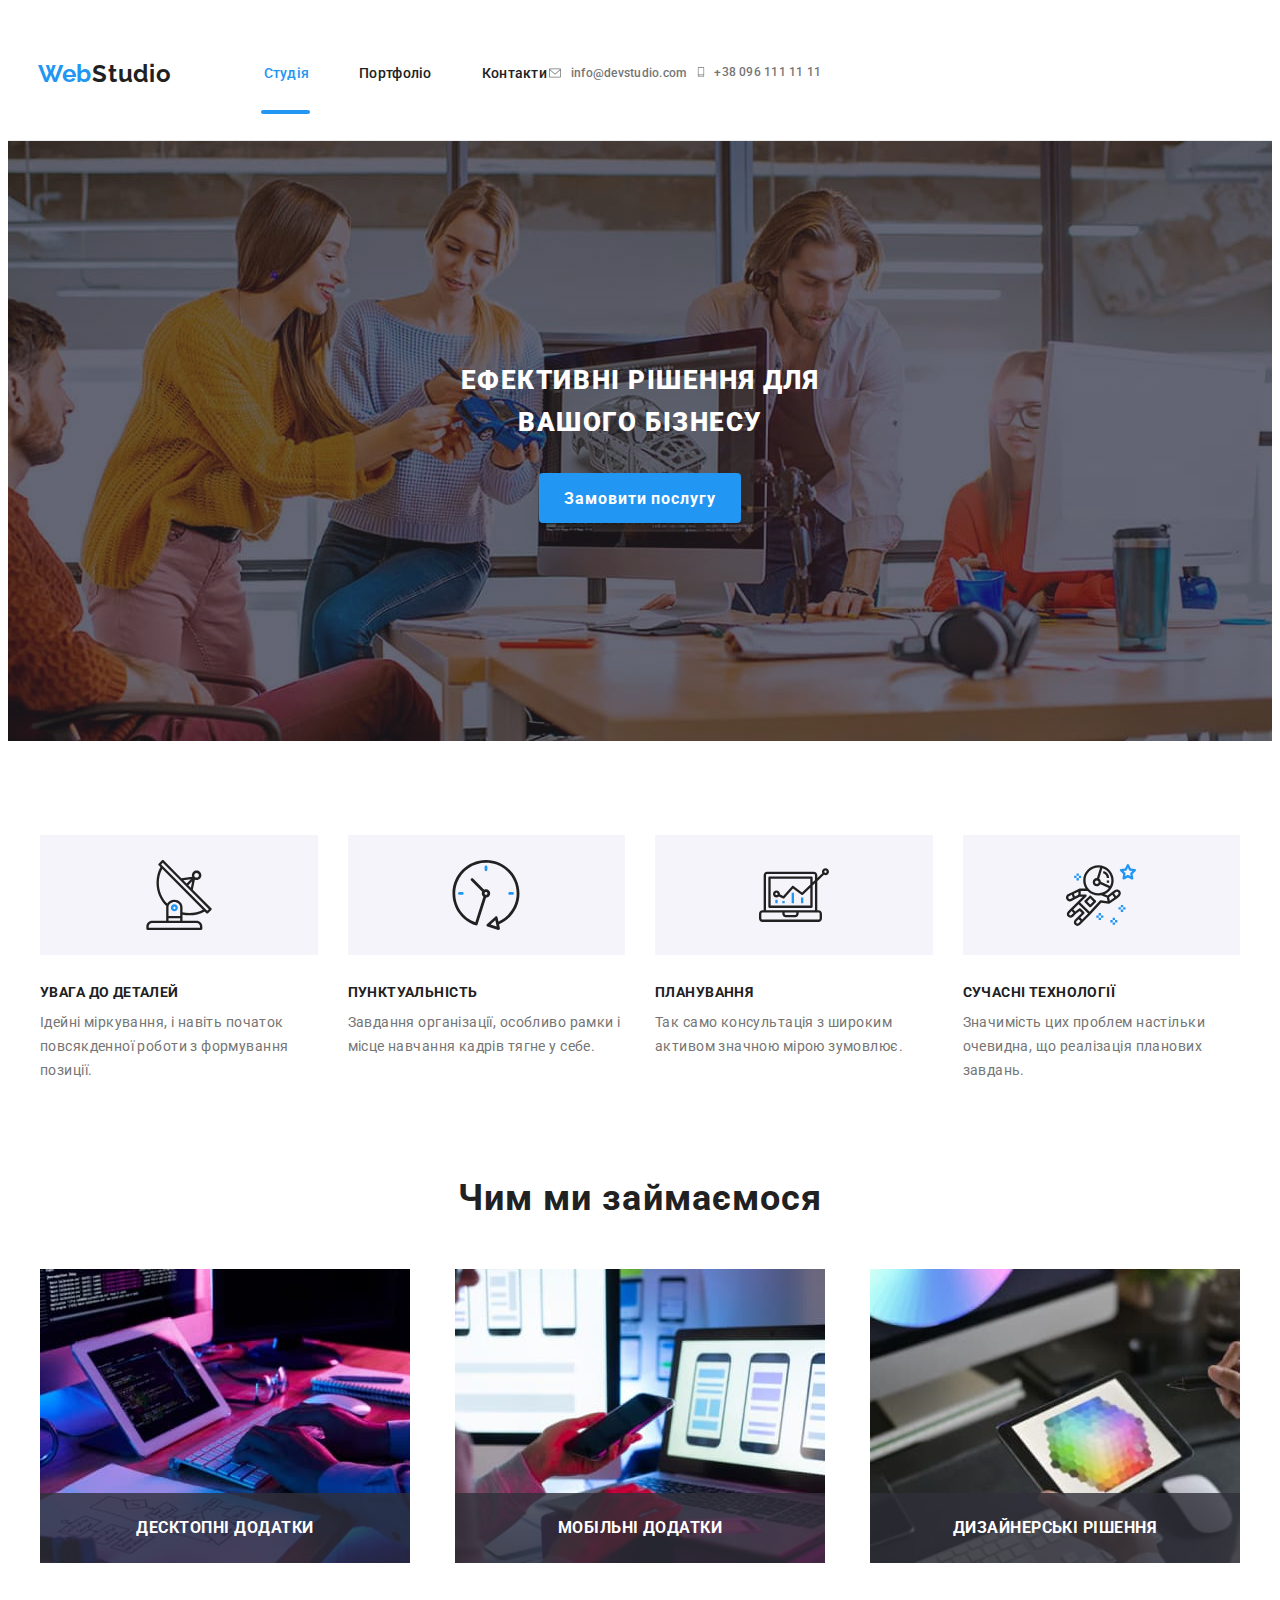
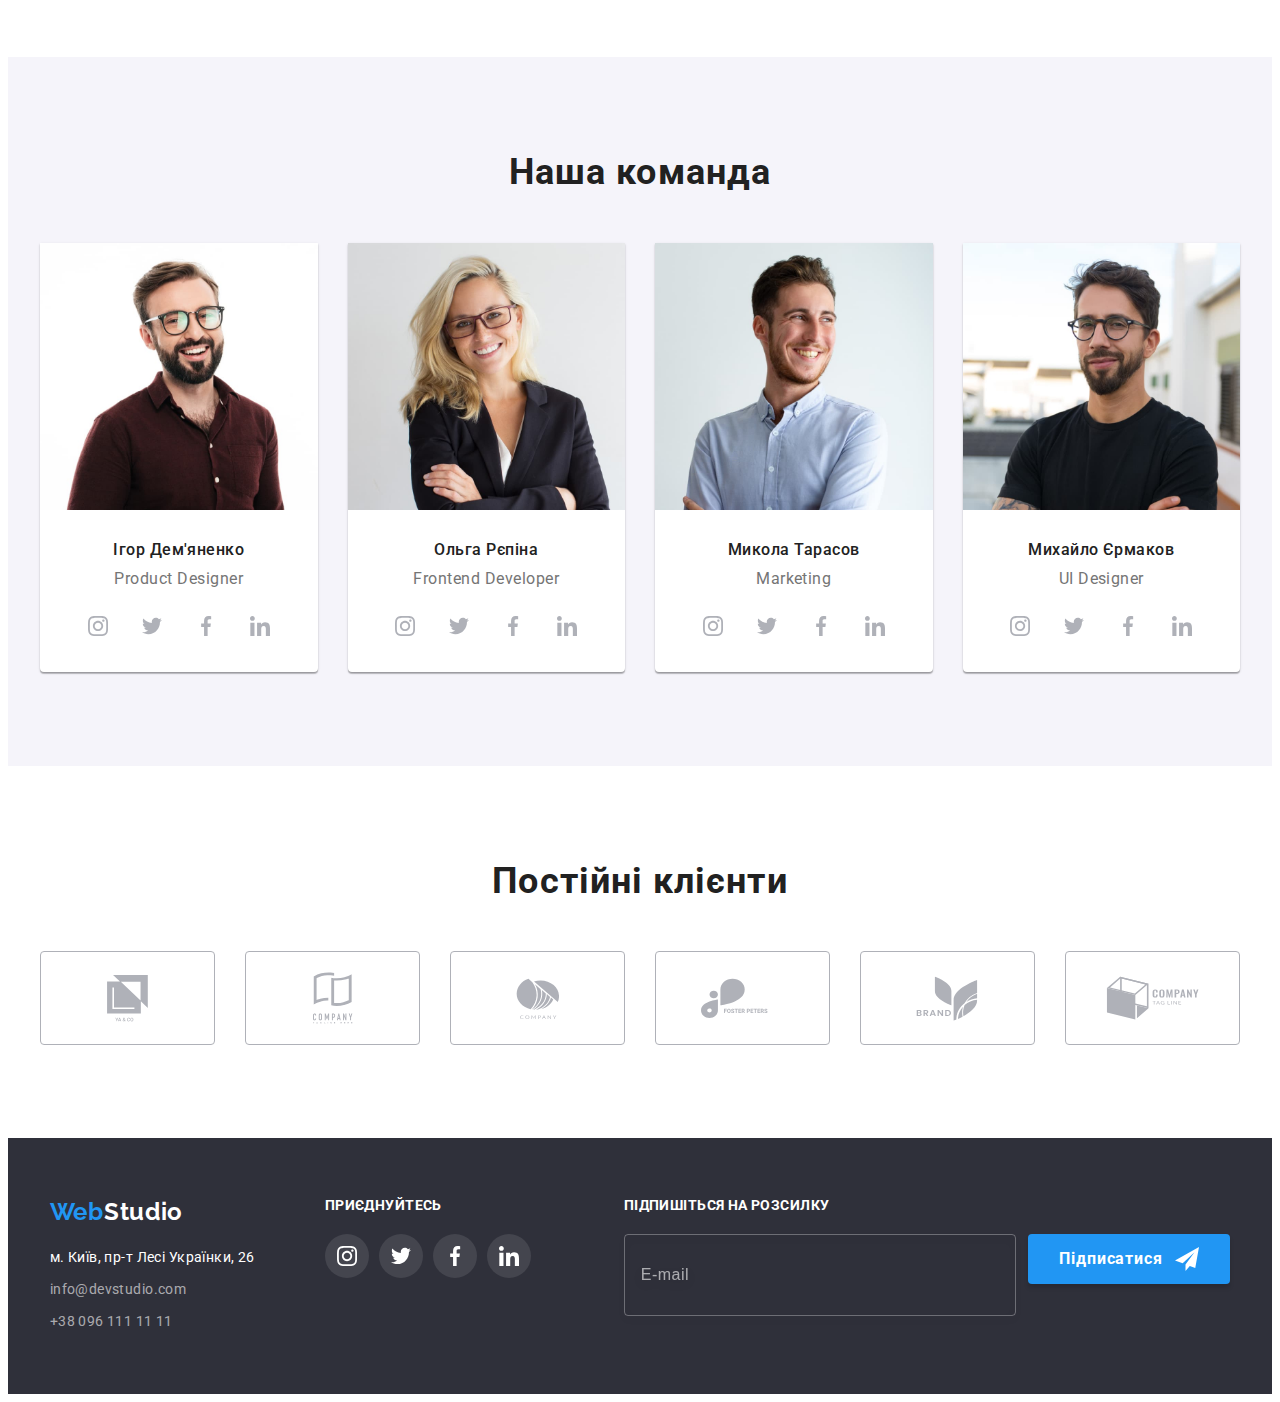
==== index.html @ 22801776 "hw8" ====
<!DOCTYPE html>
<html lang="uk">
  <head>
    <meta charset="UTF-8" />
    <meta http-equiv="X-UA-Compatible" content="IE=edge" />
    <meta name="viewport" content="width=device-width, initial-scale=1.0" />
    <title>Студія</title>
    <link rel="preconnect" href="https://fonts.googleapis.com" />
    <link rel="preconnect" href="https://fonts.gstatic.com" crossorigin />
    <link
      href="https://fonts.googleapis.com/css2?family=Raleway:wght@700&family=Roboto:wght@400;500;700;900&display=swap"
      rel="stylesheet"
    />
    <link
      rel="stylesheet"
      href="https://cdnjs.cloudflare.com/ajax/libs/modern-normalize/1.1.0/modern-normalize.min.css"
      integrity="sha512-wpPYUAdjBVSE4KJnH1VR1HeZfpl1ub8YT/NKx4PuQ5NmX2tKuGu6U/JRp5y+Y8XG2tV+wKQpNHVUX03MfMFn9Q=="
      crossorigin="anonymous"
      referrerpolicy="no-referrer"
    />

    <link rel="stylesheet" href="./css/main.min.css" />
  </head>
  <body class="page">
    <!--Шапка-->
    <header class="header-page">
      <div class="container header-page__container">
        <a href="./index.html" class="logo link"
          >Web<span class="logo--dark">Studio</span></a>
          <div class="burger">
            <svg class="burger__icon"
            width="40"
            height="40">
              <use class="burger__open" href="./images/StudioProjectSpray.svg#open__burger"></use>
              <use class="burger__close" href="./images/StudioProjectSpray.svg#close__burger"></use>
            </svg>
          </div>
          <nav class="navigation">
            <ul class="navigation__list list">
              <li class="navigation__item">
                <a class="navigation__link current link" href="./index.html"
                  >Студія</a
                >
              </li>
              <li class="navigation__item">
                <a class="navigation__link link" href="./portfolio.html"
                  >Портфоліо</a
                >
              </li>
              <li class="navigation__item">
                <a class="navigation__link link" href="">Контакти</a>
              </li>
            </ul>
          </nav>

          <ul class="contacts list">
            <li class="contacts__item">
              <a
                class="contacts__link contacts__link--mail link"
                href="mailto:info@devstudio.com"
              >
                <svg class="contacts__icon" width="16px" height="12px">
                  <use href="./images/StudioProjectSpray.svg#envelope"></use>
                </svg>
                info@devstudio.com</a
              >
            </li>
            <li class="contacts__item">
              <a
                class="contacts__link contacts__link--phone link"
                href="tel:+380961111111"
              >
                <svg class="contacts__icon" width="10px" height="16px">
                  <use href="./images/StudioProjectSpray.svg#smartphone"></use>
                </svg>
                +38 096 111 11 11</a
              >
            </li>
          <!-- </ul>
          <ul class="header-social list">
            <li class="header-social__item">
              <a class="header-social__link link" href="">Instagram</a>
            </li>
            <li class="header-social__item">
              <a class="header-social__link link" href="">Twitter</a>
            </li>
            <li class="header-social__item">
              <a class="header-social__link link" href="">Facebook</a>
            </li>
            <li class="header-social__item">
              <a class="header-social__link link" href="">LinkedIn</a>
            </li>
          </ul> -->
        
      </div>
    </header>

    <!--Головная частина-->
    <main>
      <!--Секція герой-->
      <section class="hero overlay">
        <div class="container container__hero">
          <h1 class="hero__title">Ефективні рішення для вашого бізнесу</h1>
          <button class="hero__btn" type="button" data-modal-open>
            Замовити послугу
          </button>
        </div>
      </section>
      <!--Переваги-->
      <section class="advantage section">
        <div class="container">
          <h2 class="advantage__title visually-hidden">Переваги</h2>
          <ul class="advantage__list list">
            <li class="advantage__item">
              <div class="advantage__thumb">
                <svg
                  class="advantage-icon icon-antenna"
                  width="70px"
                  height="70px"
                >
                  <use href="./images/StudioProjectSpray.svg#antenna"></use>
                </svg>
              </div>
              <h3 class="advantage__subtitle">увага до деталей</h3>
              <p class="advantage__text">
                Ідейні міркування, і навіть початок повсякденної роботи з
                формування позиції.
              </p>
            </li>
            <li class="advantage__item">
              <div class="advantage__thumb">
                <svg
                  class="advantage__icon icon-clock"
                  width="70px"
                  height="70px"
                >
                  <use href="./images/StudioProjectSpray.svg#clock"></use>
                </svg>
              </div>
              <h3 class="advantage__subtitle">пунктуальність</h3>
              <p class="advantage__text">
                Завдання організації, особливо рамки і місце навчання кадрів
                тягне у себе.
              </p>
            </li>
            <li class="advantage__item">
              <div class="advantage__thumb">
                <svg
                  class="advantage__icon icon-diargam"
                  width="70px"
                  height="70px"
                >
                  <use href="./images/StudioProjectSpray.svg#diagram"></use>
                </svg>
              </div>
              <h3 class="advantage__subtitle">планування</h3>
              <p class="advantage__text">
                Так само консультація з широким активом значною мірою зумовлює.
              </p>
            </li>
            <li class="advantage__item">
              <div class="advantage__thumb">
                <svg
                  class="advantage__icon icon-astronaut"
                  width="70px"
                  height="70px"
                >
                  <use href="./images/StudioProjectSpray.svg#astronaut"></use>
                </svg>
              </div>
              <h3 class="advantage__subtitle">сучасні технології</h3>
              <p class="advantage__text">
                Значимість цих проблем настільки очевидна, що реалізація
                планових завдань.
              </p>
            </li>
          </ul>
        </div>
      </section>

      <!-- Сфера зайнятості -->

      <section class="job section">
        <div class="container">
          <h2 class="job__title section__title">Чим ми займаємося</h2>
          <ul class="job__list list">
            <li class="job__item">
              <img
                src="./images/photo1.jpg"
                alt="Програмування"
                width="370"
                height="294"
              />
              <div class="job__thumb">
                <p class="job__text">Десктопні додатки</p>
              </div>
            </li>
            <li class="job__item">
              <img
                src="./images/photo2.jpg"
                alt="Мобільні додатки"
                width="370"
                height="294"
              />
              <div class="job__thumb">
                <p class="job__text">Мобільні додатки</p>
              </div>
            </li>
            <li class="job__item">
              <img
                src="./images/photo3.jpg"
                alt="Дизайн"
                width="370"
                height="294"
              />
              <div class="job__thumb">
                <p class="job__text">Дизайнерські рішення</p>
              </div>
            </li>
          </ul>
        </div>
      </section>
      <!-- Команда -->
      <section class="team section">
        <div class="container team__container">
          <h2 class="team__title section__title">Наша команда</h2>
          <ul class="team__list list">
            <li class="team__item">
              <img
                src="./images/crew1.jpg"
                alt="Фото Ігорь"
                width="450px"
                height="460px"
              />
              <h3 class="team__name">Ігор Дем'яненко</h3>
              <p lang="en" class="team__position">Product Designer</p>
              <ul class="social list">
                <li class="social__item">
                  <a
                    class="social__link link"
                    href="https://www.instagram.com/"
                    target="_blank"
                    rel="noreferrer noopener"
                  >
                    <svg class="social__icon" width="20" height="20">
                      <use
                        href="./images/StudioProjectSpray.svg#instagram-team"
                      ></use>
                    </svg>
                  </a>
                </li>
                <li class="social__item">
                  <a
                    class="social__link link"
                    href="https://twitter.com/"
                    target="_blank"
                    rel="noreferrer noopener"
                  >
                    <svg class="social__icon" width="20px" height="20px">
                      <use
                        href="./images/StudioProjectSpray.svg#twitter-team"
                      ></use>
                    </svg>
                  </a>
                </li>
                <li class="social__item">
                  <a
                    class="social__link link"
                    href="https://www.facebook.com/"
                    target="_blank"
                    rel="noreferrer noopener"
                  >
                    <svg class="social__icon" width="20" height="20">
                      <use
                        href="./images/StudioProjectSpray.svg#facebook-team"
                      ></use>
                    </svg>
                  </a>
                </li>
                <li class="social__item">
                  <a
                    class="social__link link"
                    href="https://www.linkedin.com/"
                    target="_blank"
                    rel="noreferrer noopener"
                  >
                    <svg class="social__icon" width="20" height="20">
                      <use
                        href="./images/StudioProjectSpray.svg#linkedin-team"
                      ></use>
                    </svg>
                  </a>
                </li>
              </ul>
            </li>
            <li class="team__item">
              <img
                src="./images/crew2.jpg"
                alt="Фото Ольга"
                width="450px"
                height="460px"
              />
              <h3 class="team__name">Ольга Рєпіна</h3>
              <p lang="en" class="team__position">Frontend Developer</p>
              <ul class="social list">
                <li class="social__item">
                  <a
                    class="social__link link"
                    href="https://www.instagram.com/"
                    target="_blank"
                    rel="noreferrer noopener"
                  >
                    <svg class="social__icon" width="20px" height="20px">
                      <use
                        href="./images/StudioProjectSpray.svg#instagram-team"
                      ></use>
                    </svg>
                  </a>
                </li>
                <li class="social__item">
                  <a
                    class="social__link link"
                    href="https://twitter.com/"
                    target="_blank"
                    rel="noreferrer noopener"
                  >
                    <svg class="social__icon" width="20px" height="20px">
                      <use
                        href="./images/StudioProjectSpray.svg#twitter-team"
                      ></use>
                    </svg>
                  </a>
                </li>
                <li class="social__item">
                  <a
                    class="social__link link"
                    href="https://www.facebook.com/"
                    target="_blank"
                    rel="noreferrer noopener"
                  >
                    <svg class="social__icon" width="20px" height="20px">
                      <use
                        href="./images/StudioProjectSpray.svg#facebook-team"
                      ></use>
                    </svg>
                  </a>
                </li>
                <li class="social__item">
                  <a
                    class="social__link link"
                    href="https://www.linkedin.com/"
                    target="_blank"
                    rel="noreferrer noopener"
                  >
                    <svg class="social__icon" width="20px" height="20px">
                      <use
                        href="./images/StudioProjectSpray.svg#linkedin-team"
                      ></use>
                    </svg>
                  </a>
                </li>
              </ul>
            </li>
            <li class="team__item">
              <img
                src="./images/crew3.jpg"
                alt="Фото Микола"
                width="450px"
                height="460px"
              />
              <h3 class="team__name">Микола Тарасов</h3>
              <p lang="en" class="team__position">Marketing</p>
              <ul class="social list">
                <li class="social__item">
                  <a
                    class="social__link link"
                    href="https://www.instagram.com/"
                    target="_blank"
                    rel="noreferrer noopener"
                  >
                    <svg class="social__icon" width="20px" height="20px">
                      <use
                        href="./images/StudioProjectSpray.svg#instagram-team"
                      ></use>
                    </svg>
                  </a>
                </li>
                <li class="social__item">
                  <a
                    class="social__link link"
                    href="https://twitter.com/"
                    target="_blank"
                    rel="noreferrer noopener"
                  >
                    <svg class="social__icon" width="20px" height="20px">
                      <use
                        href="./images/StudioProjectSpray.svg#twitter-team"
                      ></use>
                    </svg>
                  </a>
                </li>
                <li class="social__item">
                  <a
                    class="social__link link"
                    href="https://www.facebook.com/"
                    target="_blank"
                    rel="noreferrer noopener"
                  >
                    <svg class="social__icon" width="20px" height="20px">
                      <use
                        href="./images/StudioProjectSpray.svg#facebook-team"
                      ></use>
                    </svg>
                  </a>
                </li>
                <li class="social__item">
                  <a
                    class="social__link link"
                    href="https://www.linkedin.com/"
                    target="_blank"
                    rel="noreferrer noopener"
                  >
                    <svg class="social__icon" width="20px" height="20px">
                      <use
                        href="./images/StudioProjectSpray.svg#linkedin-team"
                      ></use>
                    </svg>
                  </a>
                </li>
              </ul>
            </li>
            <li class="team__item">
              <img
                src="./images/crew4.jpg"
                alt="Фото Михайло"
                width="450px"
                height="460px"
              />
              <h3 class="team__name">Михайло Єрмаков</h3>
              <p lang="en" class="team__position">UI Designer</p>
              <ul class="social list">
                <li class="social__item">
                  <a
                    class="social__link link"
                    href="https://www.instagram.com/"
                    target="_blank"
                    rel="noreferrer noopener"
                  >
                    <svg class="social__icon" width="20px" height="20px">
                      <use
                        href="./images/StudioProjectSpray.svg#instagram-team"
                      ></use>
                    </svg>
                  </a>
                </li>
                <li class="social__item">
                  <a
                    class="social__link link"
                    href="https://twitter.com/"
                    target="_blank"
                    rel="noreferrer noopener"
                  >
                    <svg class="social__icon" width="20px" height="20px">
                      <use
                        href="./images/StudioProjectSpray.svg#twitter-team"
                      ></use>
                    </svg>
                  </a>
                </li>
                <li class="social__item">
                  <a
                    class="social__link link"
                    href="https://www.facebook.com/"
                    target="_blank"
                    rel="noreferrer noopener"
                  >
                    <svg class="social__icon" width="20px" height="20px">
                      <use
                        href="./images/StudioProjectSpray.svg#facebook-team"
                      ></use>
                    </svg>
                  </a>
                </li>
                <li class="social__item">
                  <a
                    class="social__link link"
                    href="https://www.linkedin.com/"
                    target="_blank"
                    rel="noreferrer noopener"
                  >
                    <svg class="social__icon" width="20px" height="20px">
                      <use
                        href="./images/StudioProjectSpray.svg#linkedin-team"
                      ></use>
                    </svg>
                  </a>
                </li>
              </ul>
            </li>
          </ul>
        </div>
      </section>

      <!-- Клієнти -->

      <section class="clients section">
        <div class="container">
          <h2 class="clients__title section__title">Постійні клієнти</h2>
          <ul class="clients__list list">
            <li class="clients__item">
              <a href="" class="clients__link link"
                ><svg class="clients__icon" width="41" height="46.7">
                  <use href="./images/StudioProjectSpray.svg#company1"></use>
                </svg>
              </a>
            </li>
            <li class="clients__item">
              <a href="" class="clients__link"
                ><svg class="clients__icon" width="40" height="52">
                  <use href="./images/StudioProjectSpray.svg#company2"></use>
                </svg>
              </a>
            </li>
            <li class="clients__item">
              <a href="" class="clients__link"
                ><svg class="clients__icon" width="43.5" height="41.2">
                  <use href="./images/StudioProjectSpray.svg#company3"></use>
                </svg>
              </a>
            </li>
            <li class="clients__item">
              <a href="" class="clients__link"
                ><svg class="clients__icon" width="84.5" height="40.6">
                  <use href="./images/StudioProjectSpray.svg#company4"></use>
                </svg>
              </a>
            </li>
            <li class="clients__item">
              <a href="" class="clients__link"
                ><svg class="clients__icon" width="62.4" height="45.4">
                  <use href="./images/StudioProjectSpray.svg#company5"></use>
                </svg>
              </a>
            </li>
            <li class="clients__item">
              <a href="" class="clients__link"
                ><svg class="clients__icon" width="93.8" height="43.9">
                  <use href="./images/StudioProjectSpray.svg#company6"></use>
                </svg>
              </a>
            </li>
          </ul>
        </div>
      </section>
    </main>
    <!-- Підвал -->
    <!-- Адреса -->
    <footer class="footer section">
      <div class="container container__footer">
        <div class="container-links">
          <a class="logo footer__logo link" href="/index.html"
            >Web<span class="logo--white">Studio</span></a
          >
          <address class="address-footer">
            <ul class="address-footer__list list">
              <li class="address-footer__item">
                <a
                  class="address-footer__link--white link"
                  href="https://www.google.com.ua/maps/place/%D0%BA%D0%B8%D1%97%D0%B2"
                  target="_blank"
                  rel="noreferrer noopener"
                  >м. Київ, пр-т Лесі Українки, 26</a
                >
              </li>
              <li class="address-footer__item">
                <a
                  class="address-footer__link link"
                  href="mailto:info@devstudio.com"
                  >info@devstudio.com</a
                >
              </li>
              <li class="address-footer__item">
                <a class="address-footer__link link" href="tel:+380961111111"
                  >+38 096 111 11 11</a
                >
              </li>
            </ul>
          </address>
        </div>
        <!-- Приєднуйтесь -->
        <div class="join">
          <h2 class="join__title">Приєднуйтесь</h2>
          <ul class="join__list list">
            <li class="join__item">
              <a
                class="join__link link"
                href="https://www.instagram.com/"
                target="_blank"
                rel="noreferrer noopener"
                ><svg class="footer-icon" width="20" height="20">
                  <use
                    href="./images/StudioProjectSpray.svg#instagram-footer"
                  ></use>
                </svg>
              </a>
            </li>
            <li class="join__item">
              <a
                class="join__link link"
                href="https://www.twitter.com/"
                target="_blank"
                rel="noreferrer noopener"
                ><svg class="footer-icon" width="20" height="20">
                  <use
                    href="./images/StudioProjectSpray.svg#twitter-footer"
                  ></use>
                </svg>
              </a>
            </li>
            <li class="join__item">
              <a
                class="join__link link"
                href="https://www.facebook.com/"
                target="_blank"
                rel="noreferrer noopener"
                ><svg class="footer-icon" width="20" height="20">
                  <use
                    href="./images/StudioProjectSpray.svg#facebook-footer"
                  ></use>
                </svg>
              </a>
            </li>
            <li class="join__item">
              <a
                class="join__link link"
                href="https://www.linkedin.com/"
                target="_blank"
                rel="noreferrer noopener"
                ><svg class="footer-icon" width="20" height="20">
                  <use
                    href="./images/StudioProjectSpray.svg#linkedin-footer"
                  ></use>
                </svg>
              </a>
            </li>
          </ul>
        </div>
        <!-- Підпишись -->

        <form class="subscribe">
          <label class="subscribe__label" for="email"
            >підпишіться на розсилку</label
          >
          <div class="subscribe__wrap">
            <input
              class="subscribe__input"
              type="email"
              name="email"
              id="email"
              placeholder="E-mail"
            />
            <button class="subscribe__btn" type="submit">
              Підписатися
              <svg class="subscribe_btn--icon" width="24" height="24">
                <use href="./images/StudioProjectSpray.svg#icon-send"></use>
              </svg>
            </button>
          </div>
        </form>
      </div>
    </footer>
    <!-- BACKDROP -->
    <div class="backdrop is-hidden" data-modal>
      <div class="modal">
        <p class="modal__text">Залиште свої дані, ми вам передзвонимо</p>
        <form class="modal__form">
          <div class="modal__group">
            <label class="modal__label" for="user-name">Ім'я</label>
            <input class="modal__input" type="text" id="user-name" />
            <svg class="modal__icon" width="18" height="18">
              <use href="./images/StudioProjectSpray.svg#modal-person"></use>
            </svg>
          </div>
          <div class="modal__group">
            <label class="modal__label" for="tel">Телефон</label>

            <input class="modal__input" type="tel" id="tel" />
            <svg class="modal__icon" width="18" height="18">
              <use href="./images/StudioProjectSpray.svg#modal-phone"></use>
            </svg>
          </div>
          <div class="modal__group">
            <label class="modal__label" for="mail">Пошта</label>
            <input class="modal__input" type="email" id="mail" />
            <svg class="modal__icon" width="18" height="18">
              <use href="./images/StudioProjectSpray.svg#modal-mail"></use>
            </svg>
          </div>
          <div class="modal__group">
            <label class="modal__label" for="comment">Коментар</label>
            <textarea
              class="modal__textarea"
              name="comment"
              id="comment"
              rows="5"
              placeholder="Введіть текст"
            ></textarea>
          </div>
          <label class="check">
            <input class="check__box visually-hidden" type="checkbox" />
            <span class="check__icon"></span>
            <span class="check__text"
              >Погоджуюся з розсилкою та приймаю
              <a href="" class="check__policy">Умови договору</a>
            </span>
          </label>
          <button class="modal__btn" type="submit">Відправити</button>
        </form>
        <button class="btn-close" type="button" data-modal-close>
          <svg class="btn-close__icon" width="11" height="11">
            <use href="./images/StudioProjectSpray.svg#cross"></use>
          </svg>
        </button>
      </div>
    </div>
    <script src="./js/modal.js"></script>
  </body>
</html>
---- css/main.min.css ----
.list{list-style:none}.link{text-decoration:none;color:inherit}img{display:block}h1,h2,h3,h4,h5,h6,ul,p{margin:0;padding:0}.visually-hidden{position:absolute;width:1px;height:1px;margin:-1px;border:0;padding:0;white-space:nowrap;-webkit-clip-path:inset(100%);clip-path:inset(100%);clip:rect(0 0 0 0);overflow:hidden}body{color:#757575;background-color:#fff;font-family:"Roboto",sans-serif}button{cursor:pointer;font-family:inherit;border:1px solid rgba(0,0,0,0)}.container{margin-right:auto;margin-left:auto;padding-right:15px;padding-left:15px}@media screen and (min-width: 480px){.container{max-width:480px}}@media screen and (min-width: 768px){.container{max-width:768px}}@media screen and (min-width: 1200px){.container{max-width:1200px}}.section{padding-top:60px;padding-bottom:60px}.section__title{color:#212121;margin-bottom:30px;font-size:28px;line-height:1.18;letter-spacing:.03em;text-align:center}@media screen and (min-width: 1200px){.section{padding-top:94px;padding-bottom:94px}.section__title{color:#212121;margin-bottom:50px;font-size:36px;line-height:1.17;letter-spacing:.03em}}.logo{font-family:"Raleway";font-weight:700;font-size:24px;line-height:1.17;letter-spacing:.03em;color:#2196f3}.logo--dark{color:#212121}.logo--white{color:#fff}.header-page{margin:0 auto;border-bottom:1px solid #ececec;position:relative;height:60px;padding:15px}@media screen and (min-width: 768px){.header-page{display:flex;align-items:center;justify-content:center;padding:26px 15px;height:80px}}@media screen and (min-width: 1200px){.header-page{justify-content:flex-start}}.header-page__container{display:flex;align-items:center}@media screen and (min-width: 1200px){.header-page__container{margin:0}}.navigation{margin-left:87px}@media screen and (max-width: 767px){.navigation{display:none}}@media screen and (min-width: 1200px){.navigation{margin-left:92px}}.navigation__list{display:flex;gap:50px}.navigation__link{font-weight:500;font-size:14px;line-height:1.14;letter-spacing:.02em;color:#212121;display:block;padding-top:32px;padding-bottom:32px;transition:color 250ms cubic-bezier(0.4, 0, 0.2, 1)}.navigation__link:hover,.navigation__link:focus{color:#2196f3}.navigation__link.current{color:#2196f3}@media screen and (min-width: 768px){.navigation__link.current{position:relative;flex-direction:column}.navigation__link.current:after{position:absolute;bottom:-0.5px;left:-4.5%;content:"";display:block;width:107%;height:4px;background-color:#2196f3;border-radius:2px}}.contacts{display:flex;flex-direction:column;justify-content:center;gap:10px}@media screen and (max-width: 767px){.contacts{display:none}}@media screen and (min-width: 1200px){.contacts{display:flex;flex-direction:row;margin-left:auto}}.contacts__link{display:inline-flex;justify-content:center;align-items:center;gap:8px;font-weight:500;font-size:12px;line-height:1.17;letter-spacing:.02em;color:#757575;transition:color 250ms cubic-bezier(0.4, 0, 0.2, 1)}.contacts__link:hover,.contacts__link:focus{color:#2196f3}.contacts__icon{display:inline-block;fill:#757575;transition:fill 250ms cubic-bezier(0.4, 0, 0.2, 1)}.contacts__link:hover .contacts__icon,.contacts__link:focus .contacts__icon{fill:#2196f3}@media screen and (min-width: 768px){.burger{display:none}}.burger__icon{position:absolute;top:10px;right:10px}.footer{margin:0 auto;background-color:#2f303a;text-align:center;padding:60px 15px}@media screen and (min-width: 768px){.footer{padding:60px}}@media screen and (min-width: 1200px){.footer{padding:60px 0;text-align:left}}@media screen and (min-width: 768px){.container__footer{display:flex;justify-content:center;flex-wrap:wrap}}@media screen and (min-width: 1200px){.container__footer{flex-wrap:nowrap}}.footer__logo{display:block;margin-bottom:20px}.container-links{margin-bottom:60px}@media screen and (min-width: 768px){.container-links{margin-right:162px}}@media screen and (min-width: 1200px){.container-links{margin:0}}.address-footer__list{display:flex;flex-direction:column;flex-wrap:wrap;gap:8px}.address-footer__item{font-size:14px;line-height:1.71;letter-spacing:.03em;font-style:normal}.address-footer__link{color:rgba(255,255,255,.6);transition:color 250ms cubic-bezier(0.4, 0, 0.2, 1)}.address-footer__link:hover,.address-footer__link:focus{color:#2196f3}.address-footer__link--white{color:#fff}.join{margin-bottom:60px}@media screen and (min-width: 1200px){.join{margin-bottom:0;margin-left:70px}}.join__title{font-size:14px;line-height:1.14;letter-spacing:.03em;text-transform:uppercase;color:#fff;margin-bottom:20px}.join__list{display:inline-flex;justify-content:center;align-items:center;gap:10px}.join__link{display:flex;justify-content:center;align-items:center;width:44px;height:44px;background-color:rgba(255,255,255,.1);border-radius:50%;transition:background-color 250ms cubic-bezier(0.4, 0, 0.2, 1)}.join__link:hover,.join__link:focus{background-color:#2196f3}@media screen and (min-width: 768px){.subscribe{min-width:450px;margin:0 auto}}@media screen and (min-width: 1200px){.subscribe{margin:0 0 0 93px}}.subscribe__label{display:block;font-weight:700;font-size:14px;line-height:1.14;letter-spacing:.03em;color:#fff;text-transform:uppercase;margin-bottom:20px}@media screen and (min-width: 1200px){.subscribe__wrap{display:flex;gap:12px}}.subscribe__input{display:block;width:100%;height:50px;padding:15px 16px;background-color:rgba(0,0,0,0);border:1px solid rgba(255,255,255,.3);filter:drop-shadow(0px 4px 4px rgba(0, 0, 0, 0.15));border-radius:4px;margin-bottom:20px}.subscribe__input::-moz-placeholder{font-size:16px;line-height:1.25;letter-spacing:.03em;color:rgba(255,255,255,.6)}.subscribe__input:-ms-input-placeholder{font-size:16px;line-height:1.25;letter-spacing:.03em;color:rgba(255,255,255,.6)}.subscribe__input::placeholder{font-size:16px;line-height:1.25;letter-spacing:.03em;color:rgba(255,255,255,.6)}.subscribe__input:focus{outline:1px solid #2196f3}@media screen and (min-width: 1200px){.subscribe__input{margin-bottom:0;width:358px}}.subscribe__btn{display:flex;justify-content:center;align-items:center;margin:0 auto;gap:12px;min-width:150px;height:50px;font-weight:700;font-size:16px;line-height:1.88;text-align:center;letter-spacing:.06em;color:#fff;background-color:#2196f3;box-shadow:0px 4px 4px rgba(0,0,0,.15);border-radius:4px;cursor:pointer;min-width:200px;padding:10px 30px}@media screen and (min-width: 1200px){.subscribe__btn{transition:background-color 250ms cubic-bezier(0.4, 0, 0.2, 1)}.subscribe__btn:hover,.subscribe__btn:focus{background-color:#188ce8}}.overlay{display:flex;justify-content:center;align-items:center;flex-direction:column;max-width:480px;height:400px;margin-left:auto;margin-right:auto;background-image:linear-gradient(to right, rgba(47, 48, 58, 0.4), rgba(47, 48, 58, 0.4)),url(../images/background.jpg);background-repeat:no-repeat;background-size:cover;background-position:center}@media screen and (min-width: 768px){.overlay{max-width:768px}}@media screen and (min-width: 1200px){.overlay{max-width:1600px;height:600px}}.hero{background-color:#2f303a}.container__hero{display:flex;justify-content:center;align-items:center;flex-direction:column}.hero__title{margin-bottom:30px;font-weight:900;font-size:26px;line-height:1.62;letter-spacing:.06em;text-align:center;text-transform:uppercase;color:#fff}@media screen and (min-width: 768px){.hero__title{max-width:360px}}.hero__btn{min-width:150px;height:50px;font-weight:700;font-size:16px;line-height:1.88;text-align:center;letter-spacing:.06em;color:#fff;background-color:#2196f3;box-shadow:0px 4px 4px rgba(0,0,0,.15);border-radius:4px;cursor:pointer;display:block;margin:0 auto;padding:10px 24px;transition:background-color 250ms cubic-bezier(0.4, 0, 0.2, 1)}.hero__btn:hover,.hero__btn:focus{background-color:#188ce8}.advantage__list{display:flex;flex-wrap:wrap;gap:30px}@media screen and (min-width: 768px){.advantage__item{width:calc((100% - 30px)/2)}}@media screen and (min-width: 1200px){.advantage__item{width:calc((100% - 90px)/4)}}.advantage__thumb{display:flex;justify-content:center;align-items:center;height:120px;margin-bottom:30px;width:100%;background-color:#f5f4fa}.advantage__subtitle{font-size:14px;line-height:1.14;letter-spacing:.03em;text-align:center;text-transform:uppercase;color:#212121;margin-bottom:10px}@media screen and (min-width: 768px){.advantage__subtitle{text-align:left}}.advantage__text{font-size:14px;line-height:1.71;letter-spacing:.03em}.job{padding-top:0;display:none}@media screen and (min-width: 1200px){.job{display:block}}.job__list{display:flex;justify-content:space-between}.job__item{position:relative}.job__thumb{position:absolute;bottom:0;left:0;width:100%;height:70px;display:flex;justify-content:center;align-items:center;background-color:rgba(47,48,58,.8)}.job__text{font-weight:700;line-height:1.14;text-align:center;letter-spacing:.03em;text-transform:uppercase;color:#fff}.team{background-color:#f5f4fa}.team__list{display:flex;flex-wrap:wrap;gap:30px}.team__item{width:100%;background-color:#fff;box-shadow:0px 1px 3px rgba(0,0,0,.12),0px 1px 1px rgba(0,0,0,.14),0px 2px 1px rgba(0,0,0,.2);border-radius:0px 0px 4px 4px;padding-bottom:24px}.team__item img{width:100%;height:auto}@media screen and (min-width: 768px){.team__item{width:calc((100% - 30px)/2)}}@media screen and (min-width: 1200px){.team__item{width:calc((100% - 90px)/4)}}.team__name{font-weight:500;font-size:16px;line-height:1.19;letter-spacing:.03em;text-align:center;color:#212121;margin-top:30px;margin-bottom:10px}.team__position{font-size:16px;line-height:1.19;letter-spacing:.03em;text-align:center;margin-bottom:16px}.social{display:flex;justify-content:space-between;width:206px;height:44px;margin-right:auto;margin-left:auto}.social__link{display:flex;justify-content:center;align-items:center;width:44px;height:44px;border-radius:50%;transition:background-color 250ms cubic-bezier(0.4, 0, 0.2, 1)}.social__link:hover,.social__link:focus{background-color:#2196f3}.social__icon{fill:#afb1b8;transition:fill 250ms cubic-bezier(0.4, 0, 0.2, 1)}.social__link:hover .social__icon,.social__link:focus .social__icon{fill:#fff}.clients{margin:0 auto}.clients__list{display:flex;justify-content:center;flex-wrap:wrap;gap:30px}.clients__item{display:flex;justify-content:center;align-items:center;width:calc((100% - 30px)/2);height:92px}@media screen and (min-width: 768px){.clients__item{width:calc((100% - 60px)/3)}}@media screen and (min-width: 1200px){.clients__item{width:calc((100% - 150px)/6)}}.clients__link{display:flex;justify-content:center;align-items:center;border:1px solid #afb1b8;border-radius:4px;width:100%;height:100%;transition:border 250ms cubic-bezier(0.4, 0, 0.2, 1)}.clients__link:hover,.clients__link:focus{border-color:#2196f3}.clients__icon{fill:#afb1b8;transition:fill 250ms cubic-bezier(0.4, 0, 0.2, 1)}.clients__link:hover .clients__icon,.clients__link:focus .clients__icon{fill:#2196f3}.backdrop{position:fixed;top:0;left:0;visibility:visible;opacity:1;display:flex;justify-content:center;align-items:center;padding:93px 15px;width:100%;height:100%;background-color:rgba(0,0,0,.2);padding:94px 15px;transition:opacity 250ms cubic-bezier(0.4, 0, 0.2, 1),visibility 250ms cubic-bezier(0.4, 0, 0.2, 1)}@media screen and (min-width: 1200px){.backdrop{display:block}}.backdrop.is-hidden{visibility:hidden;opacity:0;pointer-events:none;transition:opacity 250ms cubic-bezier(0.4, 0, 0.2, 1),visibility 250ms cubic-bezier(0.4, 0, 0.2, 1)}.modal{position:relative;width:100%;height:100%;padding:40px;border-radius:4px;background-color:#fff;overflow:scroll}@media screen and (min-width: 768px){.modal{width:450px;height:609px}}@media screen and (min-width: 1200px){.modal{top:50%;left:50%;width:528px;height:581px;transform:translate(-50%, -50%)}}.btn-close{position:absolute;top:8px;right:8px;display:flex;justify-content:center;align-items:center;width:30px;height:30px;background-color:rgba(0,0,0,0);border:1px solid rgba(0,0,0,.1);border-radius:50%}.btn-close__icon{fill:#000;transition:fill 250ms cubic-bezier(0.4, 0, 0.2, 1)}.btn-close:hover .btn-close__icon,.btn-close:focus .btn-close__icon{fill:#2196f3}.modal__text{font-weight:700;font-size:20px;line-height:1.5;letter-spacing:.03em;text-align:center;color:#212121;margin-bottom:12px}.modal__group{position:relative;display:flex;flex-direction:column;gap:4px;margin-bottom:10px}.modal__group:nth-child(4){margin-bottom:20px}.modal__input{border:1px solid;border-color:rgba(33,33,33,.2);border-radius:4px;height:40px;padding:11px 12px 11px 42px;transition:border-color var(--trans-standart)}.modal__input:focus{outline:rgba(0,0,0,0);border-color:#2196f3}.modal__textarea{border:1px solid;border-color:rgba(33,33,33,.2);border-radius:4px;resize:none;padding:12px;transition:border-color 250ms cubic-bezier(0.4, 0, 0.2, 1)}.modal__textarea::-moz-placeholder{font-size:14px;line-height:1.14;letter-spacing:.01em;color:rgba(117,117,117,.5)}.modal__textarea:-ms-input-placeholder{font-size:14px;line-height:1.14;letter-spacing:.01em;color:rgba(117,117,117,.5)}.modal__textarea::placeholder{font-size:14px;line-height:1.14;letter-spacing:.01em;color:rgba(117,117,117,.5)}.modal__textarea:focus{outline:rgba(0,0,0,0);border-color:#2196f3}.modal__label{font-weight:400;font-size:12px;line-height:1.17;letter-spacing:.01em}.modal__icon{position:absolute;bottom:11px;left:12px;display:block;fill:#212121;transition:fill 250ms cubic-bezier(0.4, 0, 0.2, 1)}.modal__input:focus+.modal__icon{fill:#2196f3}.check{transform:translateX(7px);display:flex;align-items:center;margin-bottom:30px;gap:8px}.check__icon{width:16px;height:15px;background-color:#fff;border:2px solid;border-color:#212121;border-radius:2px;transition:background-color 250ms cubic-bezier(0.4, 0, 0.2, 1);transition:border-color 250ms cubic-bezier(0.4, 0, 0.2, 1)}.check__box:checked+.check__icon{background-color:#2196f3;background-image:url(../images/checkbox.svg);background-repeat:no-repeat;background-position:center;border-color:#2196f3}.check__box:focus+.check__icon{outline:1px solid #2196f3}.check__box:focus+.check__icon{outline:1px solid #2196f3}.check__box:checked:focus+.check__icon{outline:1px solid #212121}.check__text{display:block;font-size:12px;line-height:1.17;letter-spacing:.03em}.check__policy{color:#2196f3}.modal__btn{min-width:150px;height:50px;font-weight:700;font-size:16px;line-height:1.88;text-align:center;letter-spacing:.06em;color:#fff;background-color:#2196f3;box-shadow:0px 4px 4px rgba(0,0,0,.15);border-radius:4px;cursor:pointer;display:block;margin:0 auto;padding:10px 52px}/*# sourceMappingURL=main.min.css.map */
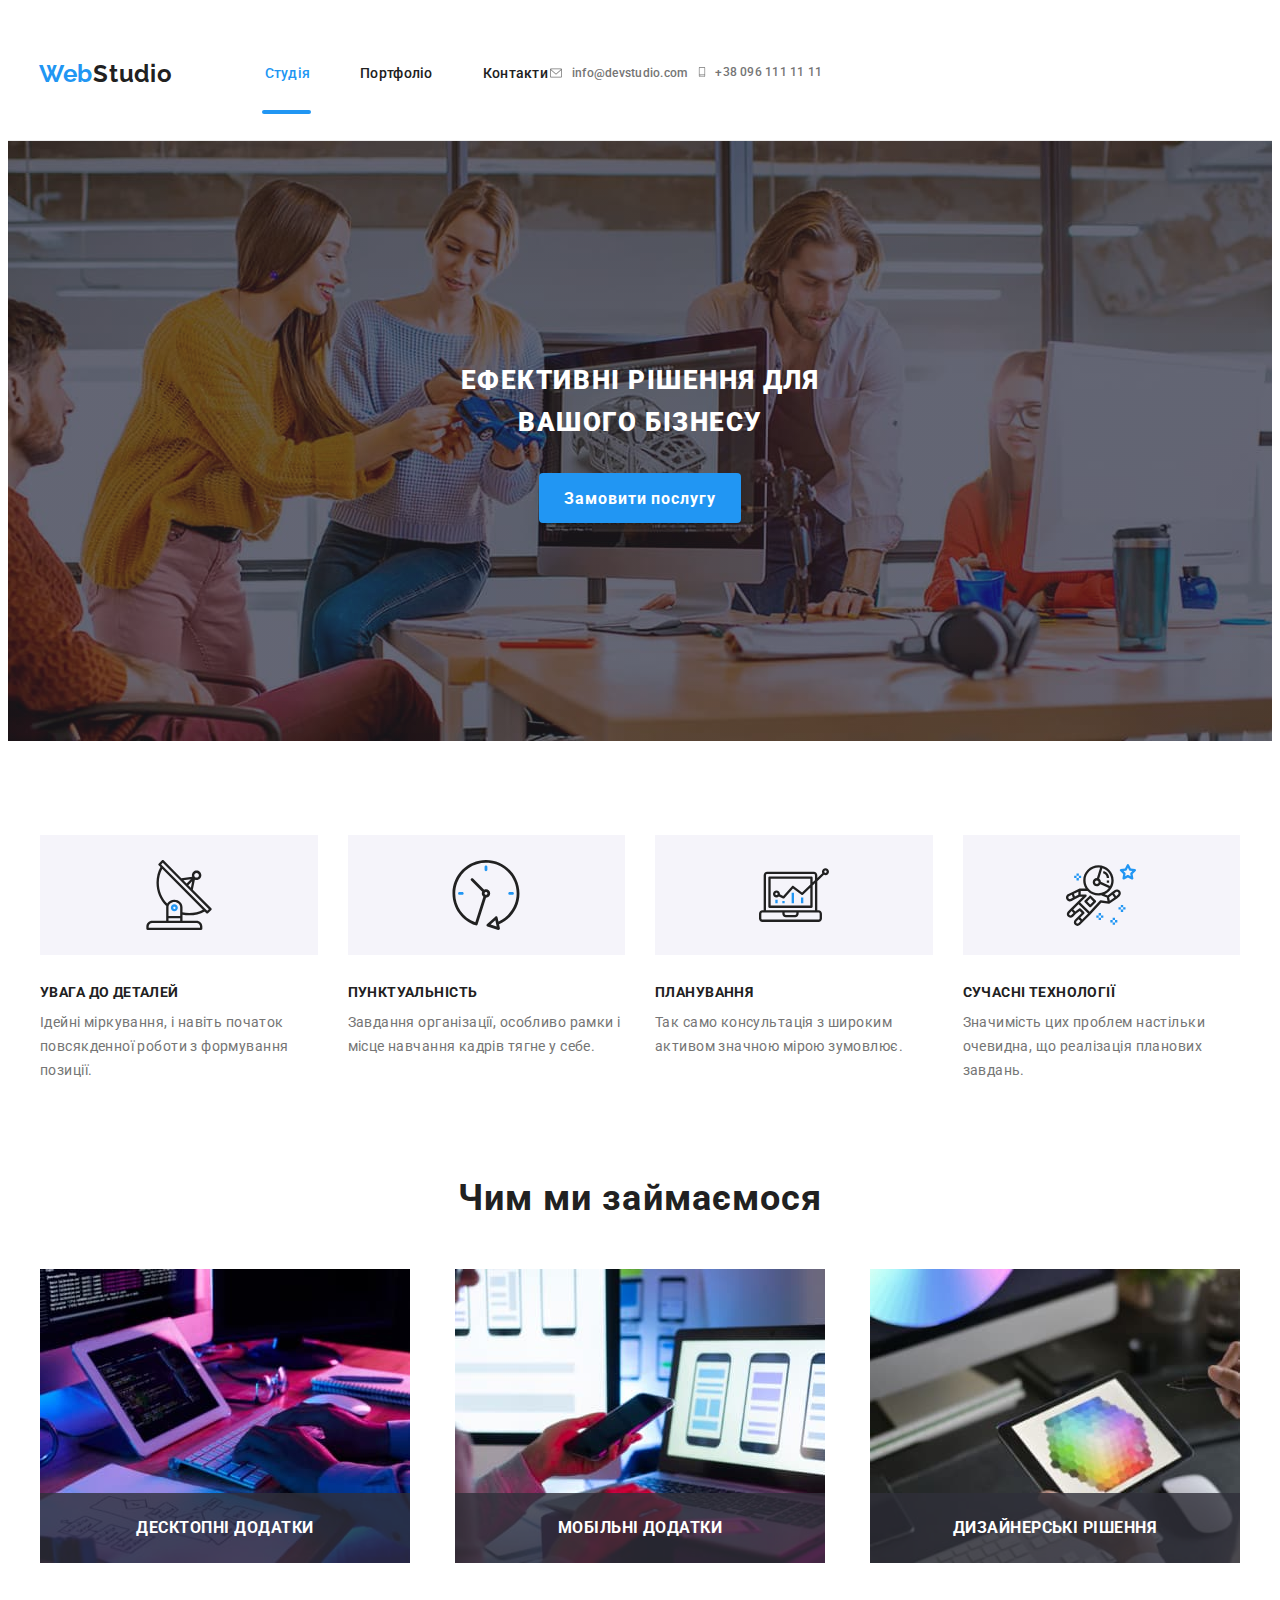
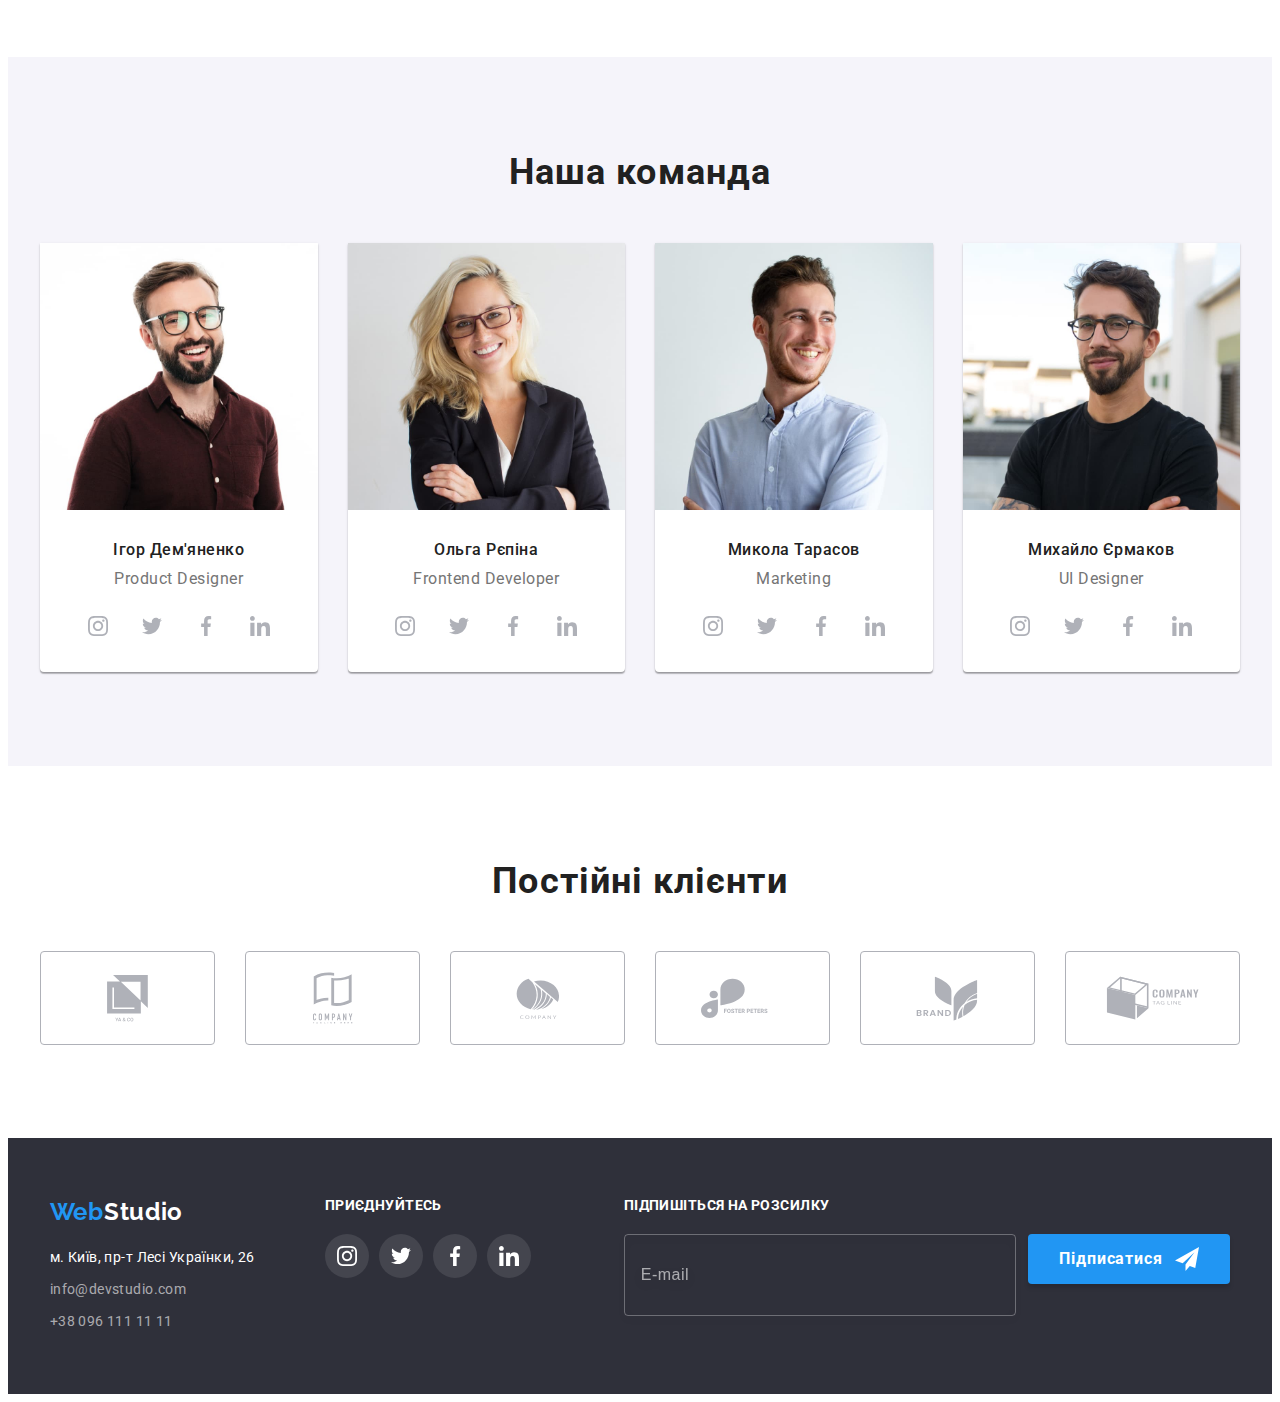
==== commit 7a927291: "hw v1.2" ====
--- a/index.html
+++ b/index.html
@@ -26,58 +26,64 @@
     <header class="header-page">
       <div class="container header-page__container">
         <a href="./index.html" class="logo link"
-          >Web<span class="logo--dark">Studio</span></a>
-          <div class="burger">
-            <svg class="burger__icon"
-            width="40"
-            height="40">
-              <use class="burger__open" href="./images/StudioProjectSpray.svg#open__burger"></use>
-              <use class="burger__close" href="./images/StudioProjectSpray.svg#close__burger"></use>
-            </svg>
-          </div>
-          <nav class="navigation">
-            <ul class="navigation__list list">
-              <li class="navigation__item">
-                <a class="navigation__link current link" href="./index.html"
-                  >Студія</a
-                >
-              </li>
-              <li class="navigation__item">
-                <a class="navigation__link link" href="./portfolio.html"
-                  >Портфоліо</a
-                >
-              </li>
-              <li class="navigation__item">
-                <a class="navigation__link link" href="">Контакти</a>
-              </li>
-            </ul>
-          </nav>
-
-          <ul class="contacts list">
-            <li class="contacts__item">
-              <a
-                class="contacts__link contacts__link--mail link"
-                href="mailto:info@devstudio.com"
+          >Web<span class="logo--dark">Studio</span></a
+        >
+        <div class="burger">
+          <svg class="burger__icon" width="40" height="40">
+            <use
+              class="burger__open"
+              href="./images/StudioProjectSpray.svg#open__burger"
+            ></use>
+            <use
+              class="burger__close"
+              href="./images/StudioProjectSpray.svg#close__burger"
+            ></use>
+          </svg>
+        </div>
+        <nav class="navigation">
+          <ul class="navigation__list list">
+            <li class="navigation__item">
+              <a class="navigation__link current link" href="./index.html"
+                >Студія</a
               >
-                <svg class="contacts__icon" width="16px" height="12px">
-                  <use href="./images/StudioProjectSpray.svg#envelope"></use>
-                </svg>
-                info@devstudio.com</a
+            </li>
+            <li class="navigation__item">
+              <a class="navigation__link link" href="./portfolio.html"
+                >Портфоліо</a
               >
             </li>
-            <li class="contacts__item">
-              <a
-                class="contacts__link contacts__link--phone link"
-                href="tel:+380961111111"
-              >
-                <svg class="contacts__icon" width="10px" height="16px">
-                  <use href="./images/StudioProjectSpray.svg#smartphone"></use>
-                </svg>
-                +38 096 111 11 11</a
-              >
-            </li>
-          <!-- </ul>
-          <ul class="header-social list">
+            <li class="navigation__item">
+              <a class="navigation__link link" href="">Контакти</a>
+            </li>
+          </ul>
+        </nav>
+
+        <ul class="contacts list">
+          <li class="contacts__item">
+            <a
+              class="contacts__link contacts__link--mail link"
+              href="mailto:info@devstudio.com"
+            >
+              <svg class="contacts__icon" width="16px" height="12px">
+                <use href="./images/StudioProjectSpray.svg#envelope"></use>
+              </svg>
+              info@devstudio.com</a
+            >
+          </li>
+          <li class="contacts__item">
+            <a
+              class="contacts__link contacts__link--phone link"
+              href="tel:+380961111111"
+            >
+              <svg class="contacts__icon" width="10px" height="16px">
+                <use href="./images/StudioProjectSpray.svg#smartphone"></use>
+              </svg>
+              +38 096 111 11 11</a
+            >
+          </li>
+        </ul>
+      </div>
+      <!--<ul class="header-social list">
             <li class="header-social__item">
               <a class="header-social__link link" href="">Instagram</a>
             </li>
@@ -91,8 +97,6 @@
               <a class="header-social__link link" href="">LinkedIn</a>
             </li>
           </ul> -->
-        
-      </div>
     </header>
 
     <!--Головная частина-->
--- a/css/main.min.css
+++ b/css/main.min.css
@@ -1 +1 @@
-.list{list-style:none}.link{text-decoration:none;color:inherit}img{display:block}h1,h2,h3,h4,h5,h6,ul,p{margin:0;padding:0}.visually-hidden{position:absolute;width:1px;height:1px;margin:-1px;border:0;padding:0;white-space:nowrap;-webkit-clip-path:inset(100%);clip-path:inset(100%);clip:rect(0 0 0 0);overflow:hidden}body{color:#757575;background-color:#fff;font-family:"Roboto",sans-serif}button{cursor:pointer;font-family:inherit;border:1px solid rgba(0,0,0,0)}.container{margin-right:auto;margin-left:auto;padding-right:15px;padding-left:15px}@media screen and (min-width: 480px){.container{max-width:480px}}@media screen and (min-width: 768px){.container{max-width:768px}}@media screen and (min-width: 1200px){.container{max-width:1200px}}.section{padding-top:60px;padding-bottom:60px}.section__title{color:#212121;margin-bottom:30px;font-size:28px;line-height:1.18;letter-spacing:.03em;text-align:center}@media screen and (min-width: 1200px){.section{padding-top:94px;padding-bottom:94px}.section__title{color:#212121;margin-bottom:50px;font-size:36px;line-height:1.17;letter-spacing:.03em}}.logo{font-family:"Raleway";font-weight:700;font-size:24px;line-height:1.17;letter-spacing:.03em;color:#2196f3}.logo--dark{color:#212121}.logo--white{color:#fff}.header-page{margin:0 auto;border-bottom:1px solid #ececec;position:relative;height:60px;padding:15px}@media screen and (min-width: 768px){.header-page{display:flex;align-items:center;justify-content:center;padding:26px 15px;height:80px}}@media screen and (min-width: 1200px){.header-page{justify-content:flex-start}}.header-page__container{display:flex;align-items:center}@media screen and (min-width: 1200px){.header-page__container{margin:0}}.navigation{margin-left:87px}@media screen and (max-width: 767px){.navigation{display:none}}@media screen and (min-width: 1200px){.navigation{margin-left:92px}}.navigation__list{display:flex;gap:50px}.navigation__link{font-weight:500;font-size:14px;line-height:1.14;letter-spacing:.02em;color:#212121;display:block;padding-top:32px;padding-bottom:32px;transition:color 250ms cubic-bezier(0.4, 0, 0.2, 1)}.navigation__link:hover,.navigation__link:focus{color:#2196f3}.navigation__link.current{color:#2196f3}@media screen and (min-width: 768px){.navigation__link.current{position:relative;flex-direction:column}.navigation__link.current:after{position:absolute;bottom:-0.5px;left:-4.5%;content:"";display:block;width:107%;height:4px;background-color:#2196f3;border-radius:2px}}.contacts{display:flex;flex-direction:column;justify-content:center;gap:10px}@media screen and (max-width: 767px){.contacts{display:none}}@media screen and (min-width: 1200px){.contacts{display:flex;flex-direction:row;margin-left:auto}}.contacts__link{display:inline-flex;justify-content:center;align-items:center;gap:8px;font-weight:500;font-size:12px;line-height:1.17;letter-spacing:.02em;color:#757575;transition:color 250ms cubic-bezier(0.4, 0, 0.2, 1)}.contacts__link:hover,.contacts__link:focus{color:#2196f3}.contacts__icon{display:inline-block;fill:#757575;transition:fill 250ms cubic-bezier(0.4, 0, 0.2, 1)}.contacts__link:hover .contacts__icon,.contacts__link:focus .contacts__icon{fill:#2196f3}@media screen and (min-width: 768px){.burger{display:none}}.burger__icon{position:absolute;top:10px;right:10px}.footer{margin:0 auto;background-color:#2f303a;text-align:center;padding:60px 15px}@media screen and (min-width: 768px){.footer{padding:60px}}@media screen and (min-width: 1200px){.footer{padding:60px 0;text-align:left}}@media screen and (min-width: 768px){.container__footer{display:flex;justify-content:center;flex-wrap:wrap}}@media screen and (min-width: 1200px){.container__footer{flex-wrap:nowrap}}.footer__logo{display:block;margin-bottom:20px}.container-links{margin-bottom:60px}@media screen and (min-width: 768px){.container-links{margin-right:162px}}@media screen and (min-width: 1200px){.container-links{margin:0}}.address-footer__list{display:flex;flex-direction:column;flex-wrap:wrap;gap:8px}.address-footer__item{font-size:14px;line-height:1.71;letter-spacing:.03em;font-style:normal}.address-footer__link{color:rgba(255,255,255,.6);transition:color 250ms cubic-bezier(0.4, 0, 0.2, 1)}.address-footer__link:hover,.address-footer__link:focus{color:#2196f3}.address-footer__link--white{color:#fff}.join{margin-bottom:60px}@media screen and (min-width: 1200px){.join{margin-bottom:0;margin-left:70px}}.join__title{font-size:14px;line-height:1.14;letter-spacing:.03em;text-transform:uppercase;color:#fff;margin-bottom:20px}.join__list{display:inline-flex;justify-content:center;align-items:center;gap:10px}.join__link{display:flex;justify-content:center;align-items:center;width:44px;height:44px;background-color:rgba(255,255,255,.1);border-radius:50%;transition:background-color 250ms cubic-bezier(0.4, 0, 0.2, 1)}.join__link:hover,.join__link:focus{background-color:#2196f3}@media screen and (min-width: 768px){.subscribe{min-width:450px;margin:0 auto}}@media screen and (min-width: 1200px){.subscribe{margin:0 0 0 93px}}.subscribe__label{display:block;font-weight:700;font-size:14px;line-height:1.14;letter-spacing:.03em;color:#fff;text-transform:uppercase;margin-bottom:20px}@media screen and (min-width: 1200px){.subscribe__wrap{display:flex;gap:12px}}.subscribe__input{display:block;width:100%;height:50px;padding:15px 16px;background-color:rgba(0,0,0,0);border:1px solid rgba(255,255,255,.3);filter:drop-shadow(0px 4px 4px rgba(0, 0, 0, 0.15));border-radius:4px;margin-bottom:20px}.subscribe__input::-moz-placeholder{font-size:16px;line-height:1.25;letter-spacing:.03em;color:rgba(255,255,255,.6)}.subscribe__input:-ms-input-placeholder{font-size:16px;line-height:1.25;letter-spacing:.03em;color:rgba(255,255,255,.6)}.subscribe__input::placeholder{font-size:16px;line-height:1.25;letter-spacing:.03em;color:rgba(255,255,255,.6)}.subscribe__input:focus{outline:1px solid #2196f3}@media screen and (min-width: 1200px){.subscribe__input{margin-bottom:0;width:358px}}.subscribe__btn{display:flex;justify-content:center;align-items:center;margin:0 auto;gap:12px;min-width:150px;height:50px;font-weight:700;font-size:16px;line-height:1.88;text-align:center;letter-spacing:.06em;color:#fff;background-color:#2196f3;box-shadow:0px 4px 4px rgba(0,0,0,.15);border-radius:4px;cursor:pointer;min-width:200px;padding:10px 30px}@media screen and (min-width: 1200px){.subscribe__btn{transition:background-color 250ms cubic-bezier(0.4, 0, 0.2, 1)}.subscribe__btn:hover,.subscribe__btn:focus{background-color:#188ce8}}.overlay{display:flex;justify-content:center;align-items:center;flex-direction:column;max-width:480px;height:400px;margin-left:auto;margin-right:auto;background-image:linear-gradient(to right, rgba(47, 48, 58, 0.4), rgba(47, 48, 58, 0.4)),url(../images/background.jpg);background-repeat:no-repeat;background-size:cover;background-position:center}@media screen and (min-width: 768px){.overlay{max-width:768px}}@media screen and (min-width: 1200px){.overlay{max-width:1600px;height:600px}}.hero{background-color:#2f303a}.container__hero{display:flex;justify-content:center;align-items:center;flex-direction:column}.hero__title{margin-bottom:30px;font-weight:900;font-size:26px;line-height:1.62;letter-spacing:.06em;text-align:center;text-transform:uppercase;color:#fff}@media screen and (min-width: 768px){.hero__title{max-width:360px}}.hero__btn{min-width:150px;height:50px;font-weight:700;font-size:16px;line-height:1.88;text-align:center;letter-spacing:.06em;color:#fff;background-color:#2196f3;box-shadow:0px 4px 4px rgba(0,0,0,.15);border-radius:4px;cursor:pointer;display:block;margin:0 auto;padding:10px 24px;transition:background-color 250ms cubic-bezier(0.4, 0, 0.2, 1)}.hero__btn:hover,.hero__btn:focus{background-color:#188ce8}.advantage__list{display:flex;flex-wrap:wrap;gap:30px}@media screen and (min-width: 768px){.advantage__item{width:calc((100% - 30px)/2)}}@media screen and (min-width: 1200px){.advantage__item{width:calc((100% - 90px)/4)}}.advantage__thumb{display:flex;justify-content:center;align-items:center;height:120px;margin-bottom:30px;width:100%;background-color:#f5f4fa}.advantage__subtitle{font-size:14px;line-height:1.14;letter-spacing:.03em;text-align:center;text-transform:uppercase;color:#212121;margin-bottom:10px}@media screen and (min-width: 768px){.advantage__subtitle{text-align:left}}.advantage__text{font-size:14px;line-height:1.71;letter-spacing:.03em}.job{padding-top:0;display:none}@media screen and (min-width: 1200px){.job{display:block}}.job__list{display:flex;justify-content:space-between}.job__item{position:relative}.job__thumb{position:absolute;bottom:0;left:0;width:100%;height:70px;display:flex;justify-content:center;align-items:center;background-color:rgba(47,48,58,.8)}.job__text{font-weight:700;line-height:1.14;text-align:center;letter-spacing:.03em;text-transform:uppercase;color:#fff}.team{background-color:#f5f4fa}.team__list{display:flex;flex-wrap:wrap;gap:30px}.team__item{width:100%;background-color:#fff;box-shadow:0px 1px 3px rgba(0,0,0,.12),0px 1px 1px rgba(0,0,0,.14),0px 2px 1px rgba(0,0,0,.2);border-radius:0px 0px 4px 4px;padding-bottom:24px}.team__item img{width:100%;height:auto}@media screen and (min-width: 768px){.team__item{width:calc((100% - 30px)/2)}}@media screen and (min-width: 1200px){.team__item{width:calc((100% - 90px)/4)}}.team__name{font-weight:500;font-size:16px;line-height:1.19;letter-spacing:.03em;text-align:center;color:#212121;margin-top:30px;margin-bottom:10px}.team__position{font-size:16px;line-height:1.19;letter-spacing:.03em;text-align:center;margin-bottom:16px}.social{display:flex;justify-content:space-between;width:206px;height:44px;margin-right:auto;margin-left:auto}.social__link{display:flex;justify-content:center;align-items:center;width:44px;height:44px;border-radius:50%;transition:background-color 250ms cubic-bezier(0.4, 0, 0.2, 1)}.social__link:hover,.social__link:focus{background-color:#2196f3}.social__icon{fill:#afb1b8;transition:fill 250ms cubic-bezier(0.4, 0, 0.2, 1)}.social__link:hover .social__icon,.social__link:focus .social__icon{fill:#fff}.clients{margin:0 auto}.clients__list{display:flex;justify-content:center;flex-wrap:wrap;gap:30px}.clients__item{display:flex;justify-content:center;align-items:center;width:calc((100% - 30px)/2);height:92px}@media screen and (min-width: 768px){.clients__item{width:calc((100% - 60px)/3)}}@media screen and (min-width: 1200px){.clients__item{width:calc((100% - 150px)/6)}}.clients__link{display:flex;justify-content:center;align-items:center;border:1px solid #afb1b8;border-radius:4px;width:100%;height:100%;transition:border 250ms cubic-bezier(0.4, 0, 0.2, 1)}.clients__link:hover,.clients__link:focus{border-color:#2196f3}.clients__icon{fill:#afb1b8;transition:fill 250ms cubic-bezier(0.4, 0, 0.2, 1)}.clients__link:hover .clients__icon,.clients__link:focus .clients__icon{fill:#2196f3}.backdrop{position:fixed;top:0;left:0;visibility:visible;opacity:1;display:flex;justify-content:center;align-items:center;padding:93px 15px;width:100%;height:100%;background-color:rgba(0,0,0,.2);padding:94px 15px;transition:opacity 250ms cubic-bezier(0.4, 0, 0.2, 1),visibility 250ms cubic-bezier(0.4, 0, 0.2, 1)}@media screen and (min-width: 1200px){.backdrop{display:block}}.backdrop.is-hidden{visibility:hidden;opacity:0;pointer-events:none;transition:opacity 250ms cubic-bezier(0.4, 0, 0.2, 1),visibility 250ms cubic-bezier(0.4, 0, 0.2, 1)}.modal{position:relative;width:100%;height:100%;padding:40px;border-radius:4px;background-color:#fff;overflow:scroll}@media screen and (min-width: 768px){.modal{width:450px;height:609px}}@media screen and (min-width: 1200px){.modal{top:50%;left:50%;width:528px;height:581px;transform:translate(-50%, -50%)}}.btn-close{position:absolute;top:8px;right:8px;display:flex;justify-content:center;align-items:center;width:30px;height:30px;background-color:rgba(0,0,0,0);border:1px solid rgba(0,0,0,.1);border-radius:50%}.btn-close__icon{fill:#000;transition:fill 250ms cubic-bezier(0.4, 0, 0.2, 1)}.btn-close:hover .btn-close__icon,.btn-close:focus .btn-close__icon{fill:#2196f3}.modal__text{font-weight:700;font-size:20px;line-height:1.5;letter-spacing:.03em;text-align:center;color:#212121;margin-bottom:12px}.modal__group{position:relative;display:flex;flex-direction:column;gap:4px;margin-bottom:10px}.modal__group:nth-child(4){margin-bottom:20px}.modal__input{border:1px solid;border-color:rgba(33,33,33,.2);border-radius:4px;height:40px;padding:11px 12px 11px 42px;transition:border-color var(--trans-standart)}.modal__input:focus{outline:rgba(0,0,0,0);border-color:#2196f3}.modal__textarea{border:1px solid;border-color:rgba(33,33,33,.2);border-radius:4px;resize:none;padding:12px;transition:border-color 250ms cubic-bezier(0.4, 0, 0.2, 1)}.modal__textarea::-moz-placeholder{font-size:14px;line-height:1.14;letter-spacing:.01em;color:rgba(117,117,117,.5)}.modal__textarea:-ms-input-placeholder{font-size:14px;line-height:1.14;letter-spacing:.01em;color:rgba(117,117,117,.5)}.modal__textarea::placeholder{font-size:14px;line-height:1.14;letter-spacing:.01em;color:rgba(117,117,117,.5)}.modal__textarea:focus{outline:rgba(0,0,0,0);border-color:#2196f3}.modal__label{font-weight:400;font-size:12px;line-height:1.17;letter-spacing:.01em}.modal__icon{position:absolute;bottom:11px;left:12px;display:block;fill:#212121;transition:fill 250ms cubic-bezier(0.4, 0, 0.2, 1)}.modal__input:focus+.modal__icon{fill:#2196f3}.check{transform:translateX(7px);display:flex;align-items:center;margin-bottom:30px;gap:8px}.check__icon{width:16px;height:15px;background-color:#fff;border:2px solid;border-color:#212121;border-radius:2px;transition:background-color 250ms cubic-bezier(0.4, 0, 0.2, 1);transition:border-color 250ms cubic-bezier(0.4, 0, 0.2, 1)}.check__box:checked+.check__icon{background-color:#2196f3;background-image:url(../images/checkbox.svg);background-repeat:no-repeat;background-position:center;border-color:#2196f3}.check__box:focus+.check__icon{outline:1px solid #2196f3}.check__box:focus+.check__icon{outline:1px solid #2196f3}.check__box:checked:focus+.check__icon{outline:1px solid #212121}.check__text{display:block;font-size:12px;line-height:1.17;letter-spacing:.03em}.check__policy{color:#2196f3}.modal__btn{min-width:150px;height:50px;font-weight:700;font-size:16px;line-height:1.88;text-align:center;letter-spacing:.06em;color:#fff;background-color:#2196f3;box-shadow:0px 4px 4px rgba(0,0,0,.15);border-radius:4px;cursor:pointer;display:block;margin:0 auto;padding:10px 52px}/*# sourceMappingURL=main.min.css.map */+.list{list-style:none}.link{text-decoration:none;color:inherit}img{display:block}h1,h2,h3,h4,h5,h6,ul,p{margin:0;padding:0}.visually-hidden{position:absolute;width:1px;height:1px;margin:-1px;border:0;padding:0;white-space:nowrap;-webkit-clip-path:inset(100%);clip-path:inset(100%);clip:rect(0 0 0 0);overflow:hidden}body{color:#757575;background-color:#fff;font-family:"Roboto",sans-serif}button{cursor:pointer;font-family:inherit;border:1px solid rgba(0,0,0,0)}.container{margin-right:auto;margin-left:auto;padding-right:15px;padding-left:15px}@media screen and (min-width: 480px){.container{max-width:480px}}@media screen and (min-width: 768px){.container{max-width:768px}}@media screen and (min-width: 1200px){.container{max-width:1200px}}.section{padding-top:60px;padding-bottom:60px}.section__title{color:#212121;margin-bottom:30px;font-size:28px;line-height:1.18;letter-spacing:.03em;text-align:center}@media screen and (min-width: 1200px){.section{padding-top:94px;padding-bottom:94px}.section__title{color:#212121;margin-bottom:50px;font-size:36px;line-height:1.17;letter-spacing:.03em}}.logo{font-family:"Raleway";font-weight:700;font-size:24px;line-height:1.17;letter-spacing:.03em;color:#2196f3}.logo--dark{color:#212121}.logo--white{color:#fff}.header-page{border-bottom:1px solid #ececec;position:relative;height:60px;padding:15px}@media screen and (min-width: 768px){.header-page{display:flex;align-items:center;justify-content:center;padding:26px 15px;height:80px}}@media screen and (min-width: 1200px){.header-page{justify-content:flex-start}}.header-page__container{display:flex;align-items:center}@media screen and (min-width: 1200px){.header-page__container{margin:1px}}.navigation{margin-left:87px}@media screen and (max-width: 767px){.navigation{display:none}}@media screen and (min-width: 1200px){.navigation{margin-left:92px}}.navigation__list{display:flex;gap:50px}.navigation__link{font-weight:500;font-size:14px;line-height:1.14;letter-spacing:.02em;color:#212121;display:block;padding-top:32px;padding-bottom:32px;transition:color 250ms cubic-bezier(0.4, 0, 0.2, 1)}.navigation__link:hover,.navigation__link:focus{color:#2196f3}.navigation__link.current{color:#2196f3}@media screen and (min-width: 768px){.navigation__link.current{position:relative;flex-direction:column}.navigation__link.current:after{position:absolute;bottom:-0.5px;left:-4.5%;content:"";display:block;width:107%;height:4px;background-color:#2196f3;border-radius:2px}}.contacts{display:flex;flex-direction:column;justify-content:center;gap:10px}@media screen and (max-width: 767px){.contacts{display:none}}@media screen and (min-width: 1200px){.contacts{display:flex;flex-direction:row;margin-left:auto}}.contacts__link{display:inline-flex;justify-content:center;align-items:center;gap:8px;font-weight:500;font-size:12px;line-height:1.17;letter-spacing:.02em;color:#757575;transition:color 250ms cubic-bezier(0.4, 0, 0.2, 1)}.contacts__link:hover,.contacts__link:focus{color:#2196f3}.contacts__icon{display:inline-block;fill:#757575;transition:fill 250ms cubic-bezier(0.4, 0, 0.2, 1)}.contacts__link:hover .contacts__icon,.contacts__link:focus .contacts__icon{fill:#2196f3}@media screen and (min-width: 768px){.burger{display:none}}.burger__icon{position:absolute;top:10px;right:10px}.footer{margin:0 auto;background-color:#2f303a;text-align:center;padding:60px 15px}@media screen and (min-width: 768px){.footer{padding:60px}}@media screen and (min-width: 1200px){.footer{padding:60px 0;text-align:left}}@media screen and (min-width: 768px){.container__footer{display:flex;justify-content:center;flex-wrap:wrap}}@media screen and (min-width: 1200px){.container__footer{flex-wrap:nowrap}}.footer__logo{display:block;margin-bottom:20px}.container-links{margin-bottom:60px}@media screen and (min-width: 768px){.container-links{margin-right:162px}}@media screen and (min-width: 1200px){.container-links{margin:0}}.address-footer__list{display:flex;flex-direction:column;flex-wrap:wrap;gap:8px}.address-footer__item{font-size:14px;line-height:1.71;letter-spacing:.03em;font-style:normal}.address-footer__link{color:rgba(255,255,255,.6);transition:color 250ms cubic-bezier(0.4, 0, 0.2, 1)}.address-footer__link:hover,.address-footer__link:focus{color:#2196f3}.address-footer__link--white{color:#fff}.join{margin-bottom:60px}@media screen and (min-width: 1200px){.join{margin-bottom:0;margin-left:70px}}.join__title{font-size:14px;line-height:1.14;letter-spacing:.03em;text-transform:uppercase;color:#fff;margin-bottom:20px}.join__list{display:inline-flex;justify-content:center;align-items:center;gap:10px}.join__link{display:flex;justify-content:center;align-items:center;width:44px;height:44px;background-color:rgba(255,255,255,.1);border-radius:50%;transition:background-color 250ms cubic-bezier(0.4, 0, 0.2, 1)}.join__link:hover,.join__link:focus{background-color:#2196f3}@media screen and (min-width: 768px){.subscribe{min-width:450px;margin:0 auto}}@media screen and (min-width: 1200px){.subscribe{margin:0 0 0 93px}}.subscribe__label{display:block;font-weight:700;font-size:14px;line-height:1.14;letter-spacing:.03em;color:#fff;text-transform:uppercase;margin-bottom:20px}@media screen and (min-width: 1200px){.subscribe__wrap{display:flex;gap:12px}}.subscribe__input{display:block;width:100%;height:50px;padding:15px 16px;background-color:rgba(0,0,0,0);border:1px solid rgba(255,255,255,.3);filter:drop-shadow(0px 4px 4px rgba(0, 0, 0, 0.15));border-radius:4px;margin-bottom:20px}.subscribe__input::-moz-placeholder{font-size:16px;line-height:1.25;letter-spacing:.03em;color:rgba(255,255,255,.6)}.subscribe__input:-ms-input-placeholder{font-size:16px;line-height:1.25;letter-spacing:.03em;color:rgba(255,255,255,.6)}.subscribe__input::placeholder{font-size:16px;line-height:1.25;letter-spacing:.03em;color:rgba(255,255,255,.6)}.subscribe__input:focus{outline:1px solid #2196f3}@media screen and (min-width: 1200px){.subscribe__input{margin-bottom:0;width:358px}}.subscribe__btn{display:flex;justify-content:center;align-items:center;margin:0 auto;gap:12px;min-width:150px;height:50px;font-weight:700;font-size:16px;line-height:1.88;text-align:center;letter-spacing:.06em;color:#fff;background-color:#2196f3;box-shadow:0px 4px 4px rgba(0,0,0,.15);border-radius:4px;cursor:pointer;min-width:200px;padding:10px 30px}@media screen and (min-width: 1200px){.subscribe__btn{transition:background-color 250ms cubic-bezier(0.4, 0, 0.2, 1)}.subscribe__btn:hover,.subscribe__btn:focus{background-color:#188ce8}}.overlay{display:flex;justify-content:center;align-items:center;flex-direction:column;max-width:480px;height:400px;margin-left:auto;margin-right:auto;background-image:linear-gradient(to right, rgba(47, 48, 58, 0.4), rgba(47, 48, 58, 0.4)),url(../images/background.jpg);background-repeat:no-repeat;background-size:cover;background-position:center}@media screen and (min-width: 768px){.overlay{max-width:768px}}@media screen and (min-width: 1200px){.overlay{max-width:1600px;height:600px}}.hero{background-color:#2f303a}.container__hero{display:flex;justify-content:center;align-items:center;flex-direction:column}.hero__title{margin-bottom:30px;font-weight:900;font-size:26px;line-height:1.62;letter-spacing:.06em;text-align:center;text-transform:uppercase;color:#fff}@media screen and (min-width: 768px){.hero__title{max-width:360px}}.hero__btn{min-width:150px;height:50px;font-weight:700;font-size:16px;line-height:1.88;text-align:center;letter-spacing:.06em;color:#fff;background-color:#2196f3;box-shadow:0px 4px 4px rgba(0,0,0,.15);border-radius:4px;cursor:pointer;display:block;margin:0 auto;padding:10px 24px;transition:background-color 250ms cubic-bezier(0.4, 0, 0.2, 1)}.hero__btn:hover,.hero__btn:focus{background-color:#188ce8}.advantage__list{display:flex;flex-wrap:wrap;gap:30px}@media screen and (min-width: 768px){.advantage__item{width:calc((100% - 30px)/2)}}@media screen and (min-width: 1200px){.advantage__item{width:calc((100% - 90px)/4)}}.advantage__thumb{display:flex;justify-content:center;align-items:center;height:120px;margin-bottom:30px;width:100%;background-color:#f5f4fa}.advantage__subtitle{font-size:14px;line-height:1.14;letter-spacing:.03em;text-align:center;text-transform:uppercase;color:#212121;margin-bottom:10px}@media screen and (min-width: 768px){.advantage__subtitle{text-align:left}}.advantage__text{font-size:14px;line-height:1.71;letter-spacing:.03em}.job{padding-top:0;display:none}@media screen and (min-width: 1200px){.job{display:block}}.job__list{display:flex;justify-content:space-between}.job__item{position:relative}.job__thumb{position:absolute;bottom:0;left:0;width:100%;height:70px;display:flex;justify-content:center;align-items:center;background-color:rgba(47,48,58,.8)}.job__text{font-weight:700;line-height:1.14;text-align:center;letter-spacing:.03em;text-transform:uppercase;color:#fff}.team{background-color:#f5f4fa}.team__list{display:flex;flex-wrap:wrap;gap:30px}.team__item{width:100%;background-color:#fff;box-shadow:0px 1px 3px rgba(0,0,0,.12),0px 1px 1px rgba(0,0,0,.14),0px 2px 1px rgba(0,0,0,.2);border-radius:0px 0px 4px 4px;padding-bottom:24px}.team__item img{width:100%;height:auto}@media screen and (min-width: 768px){.team__item{width:calc((100% - 30px)/2)}}@media screen and (min-width: 1200px){.team__item{width:calc((100% - 90px)/4)}}.team__name{font-weight:500;font-size:16px;line-height:1.19;letter-spacing:.03em;text-align:center;color:#212121;margin-top:30px;margin-bottom:10px}.team__position{font-size:16px;line-height:1.19;letter-spacing:.03em;text-align:center;margin-bottom:16px}.social{display:flex;justify-content:space-between;width:206px;height:44px;margin-right:auto;margin-left:auto}.social__link{display:flex;justify-content:center;align-items:center;width:44px;height:44px;border-radius:50%;transition:background-color 250ms cubic-bezier(0.4, 0, 0.2, 1)}.social__link:hover,.social__link:focus{background-color:#2196f3}.social__icon{fill:#afb1b8;transition:fill 250ms cubic-bezier(0.4, 0, 0.2, 1)}.social__link:hover .social__icon,.social__link:focus .social__icon{fill:#fff}.clients{margin:0 auto}.clients__list{display:flex;justify-content:center;flex-wrap:wrap;gap:30px}.clients__item{display:flex;justify-content:center;align-items:center;width:calc((100% - 30px)/2);height:92px}@media screen and (min-width: 768px){.clients__item{width:calc((100% - 60px)/3)}}@media screen and (min-width: 1200px){.clients__item{width:calc((100% - 150px)/6)}}.clients__link{display:flex;justify-content:center;align-items:center;border:1px solid #afb1b8;border-radius:4px;width:100%;height:100%;transition:border 250ms cubic-bezier(0.4, 0, 0.2, 1)}.clients__link:hover,.clients__link:focus{border-color:#2196f3}.clients__icon{fill:#afb1b8;transition:fill 250ms cubic-bezier(0.4, 0, 0.2, 1)}.clients__link:hover .clients__icon,.clients__link:focus .clients__icon{fill:#2196f3}.backdrop{position:fixed;top:0;left:0;visibility:visible;opacity:1;display:flex;justify-content:center;align-items:center;padding:93px 15px;width:100%;height:100%;background-color:rgba(0,0,0,.2);padding:94px 15px;transition:opacity 250ms cubic-bezier(0.4, 0, 0.2, 1),visibility 250ms cubic-bezier(0.4, 0, 0.2, 1)}@media screen and (min-width: 1200px){.backdrop{display:block}}.backdrop.is-hidden{visibility:hidden;opacity:0;pointer-events:none;transition:opacity 250ms cubic-bezier(0.4, 0, 0.2, 1),visibility 250ms cubic-bezier(0.4, 0, 0.2, 1)}.modal{position:relative;width:100%;height:100%;padding:40px;border-radius:4px;background-color:#fff;overflow:scroll}@media screen and (min-width: 768px){.modal{width:450px;height:609px}}@media screen and (min-width: 1200px){.modal{top:50%;left:50%;width:528px;height:581px;transform:translate(-50%, -50%)}}.btn-close{position:absolute;top:8px;right:8px;display:flex;justify-content:center;align-items:center;width:30px;height:30px;background-color:rgba(0,0,0,0);border:1px solid rgba(0,0,0,.1);border-radius:50%}.btn-close__icon{fill:#000;transition:fill 250ms cubic-bezier(0.4, 0, 0.2, 1)}.btn-close:hover .btn-close__icon,.btn-close:focus .btn-close__icon{fill:#2196f3}.modal__text{font-weight:700;font-size:20px;line-height:1.5;letter-spacing:.03em;text-align:center;color:#212121;margin-bottom:12px}.modal__group{position:relative;display:flex;flex-direction:column;gap:4px;margin-bottom:10px}.modal__group:nth-child(4){margin-bottom:20px}.modal__input{border:1px solid;border-color:rgba(33,33,33,.2);border-radius:4px;height:40px;padding:11px 12px 11px 42px;transition:border-color var(--trans-standart)}.modal__input:focus{outline:rgba(0,0,0,0);border-color:#2196f3}.modal__textarea{border:1px solid;border-color:rgba(33,33,33,.2);border-radius:4px;resize:none;padding:12px;transition:border-color 250ms cubic-bezier(0.4, 0, 0.2, 1)}.modal__textarea::-moz-placeholder{font-size:14px;line-height:1.14;letter-spacing:.01em;color:rgba(117,117,117,.5)}.modal__textarea:-ms-input-placeholder{font-size:14px;line-height:1.14;letter-spacing:.01em;color:rgba(117,117,117,.5)}.modal__textarea::placeholder{font-size:14px;line-height:1.14;letter-spacing:.01em;color:rgba(117,117,117,.5)}.modal__textarea:focus{outline:rgba(0,0,0,0);border-color:#2196f3}.modal__label{font-weight:400;font-size:12px;line-height:1.17;letter-spacing:.01em}.modal__icon{position:absolute;bottom:11px;left:12px;display:block;fill:#212121;transition:fill 250ms cubic-bezier(0.4, 0, 0.2, 1)}.modal__input:focus+.modal__icon{fill:#2196f3}.check{transform:translateX(7px);display:flex;align-items:center;margin-bottom:30px;gap:8px}.check__icon{width:16px;height:15px;background-color:#fff;border:2px solid;border-color:#212121;border-radius:2px;transition:background-color 250ms cubic-bezier(0.4, 0, 0.2, 1);transition:border-color 250ms cubic-bezier(0.4, 0, 0.2, 1)}.check__box:checked+.check__icon{background-color:#2196f3;background-image:url(../images/checkbox.svg);background-repeat:no-repeat;background-position:center;border-color:#2196f3}.check__box:focus+.check__icon{outline:1px solid #2196f3}.check__box:focus+.check__icon{outline:1px solid #2196f3}.check__box:checked:focus+.check__icon{outline:1px solid #212121}.check__text{display:block;font-size:12px;line-height:1.17;letter-spacing:.03em}.check__policy{color:#2196f3}.modal__btn{min-width:150px;height:50px;font-weight:700;font-size:16px;line-height:1.88;text-align:center;letter-spacing:.06em;color:#fff;background-color:#2196f3;box-shadow:0px 4px 4px rgba(0,0,0,.15);border-radius:4px;cursor:pointer;display:block;margin:0 auto;padding:10px 52px}/*# sourceMappingURL=main.min.css.map */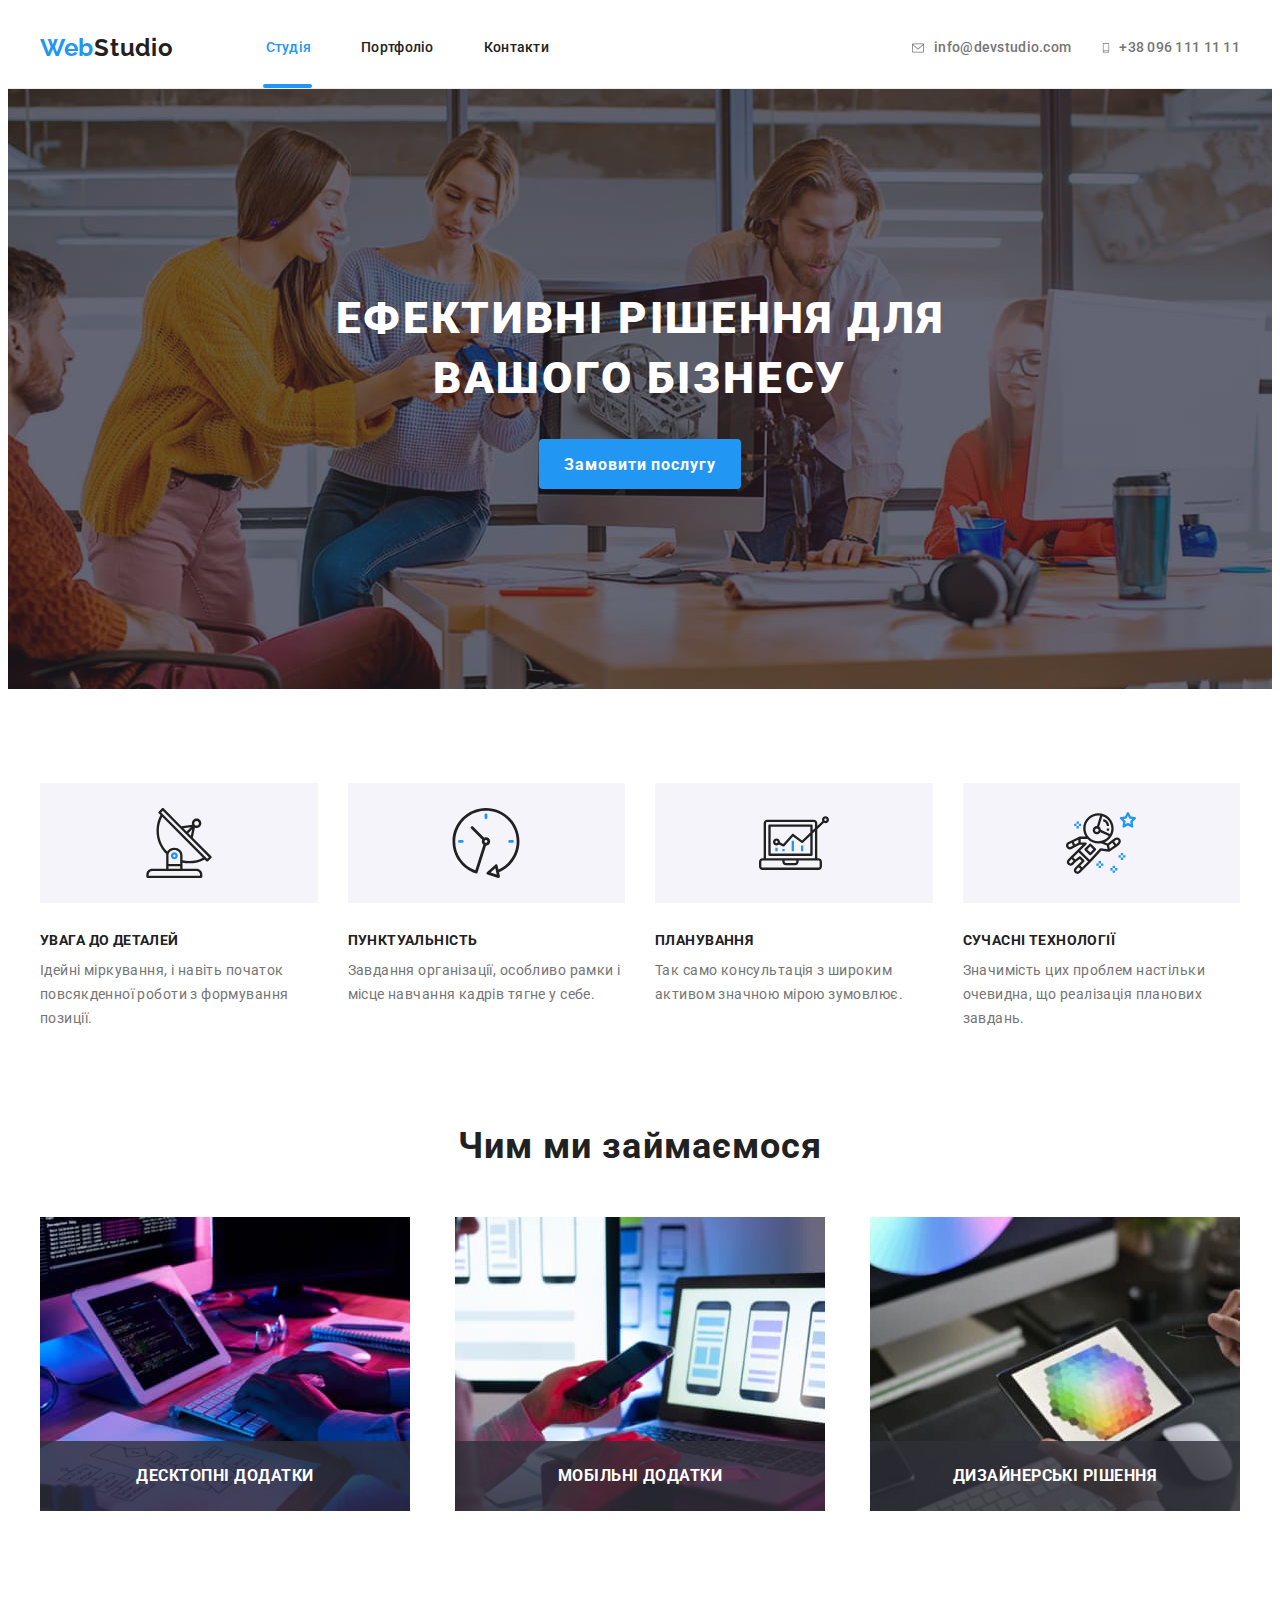
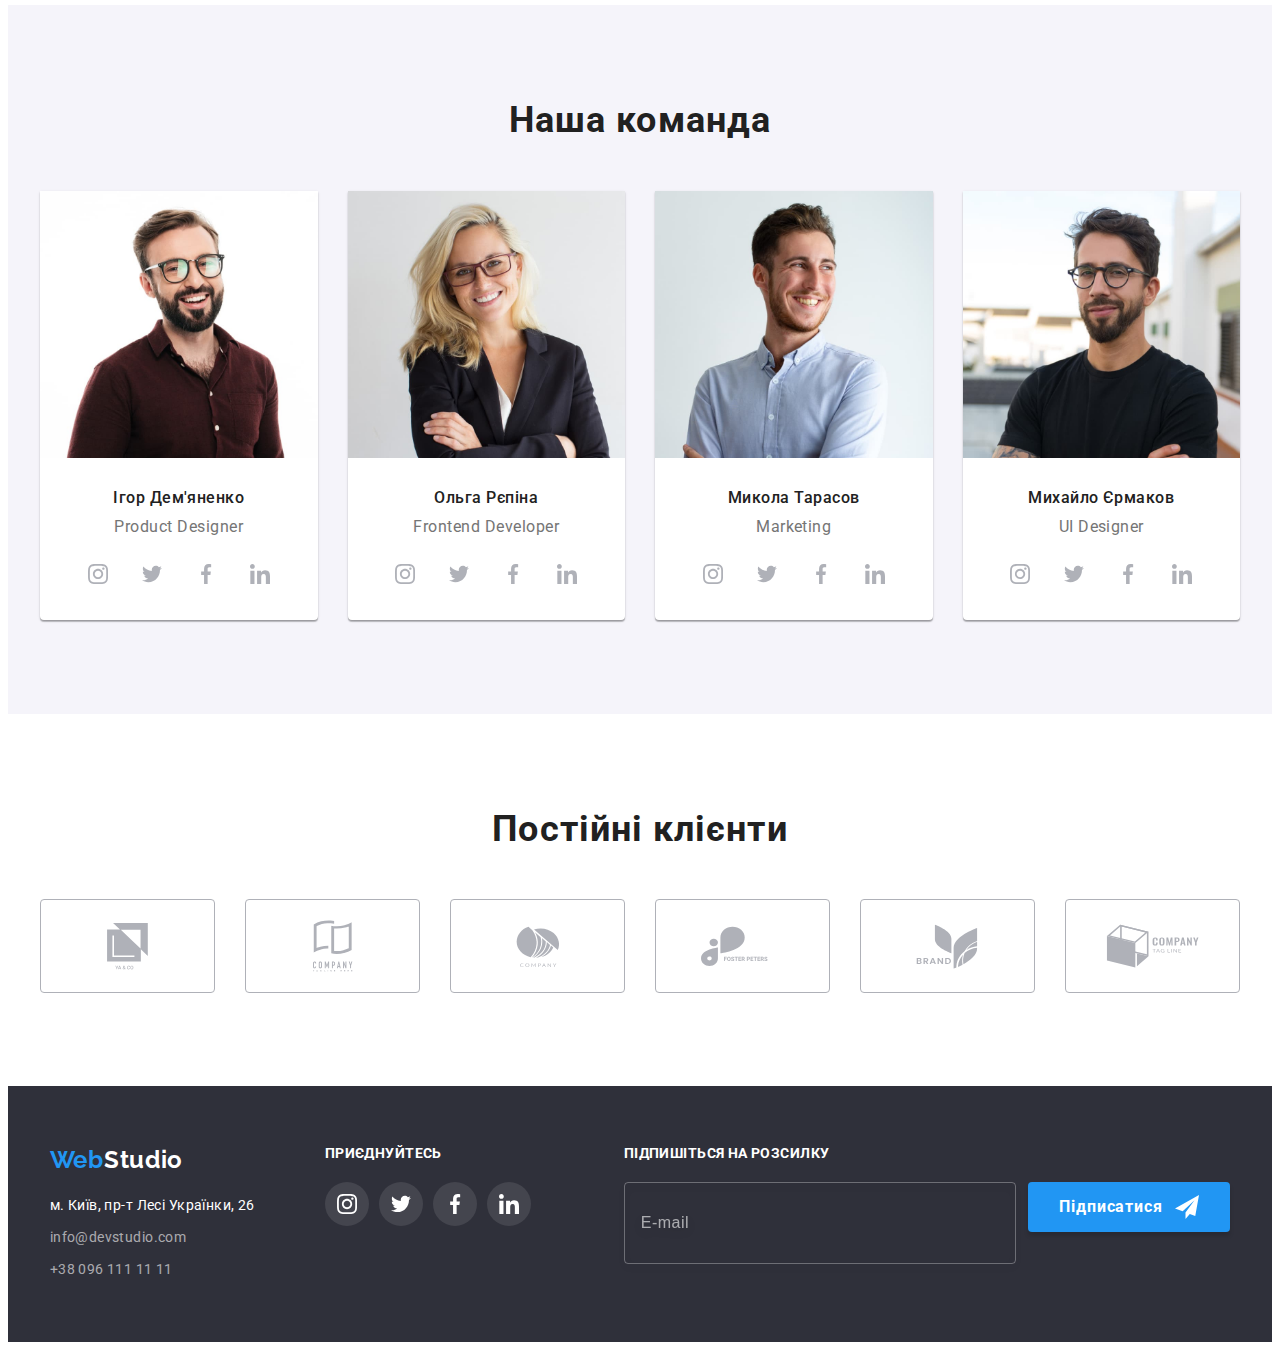
==== commit 852b9cd8: "HW8 V.1.4" ====
--- a/index.html
+++ b/index.html
@@ -28,18 +28,6 @@
         <a href="./index.html" class="logo link"
           >Web<span class="logo--dark">Studio</span></a
         >
-        <div class="burger">
-          <svg class="burger__icon" width="40" height="40">
-            <use
-              class="burger__open"
-              href="./images/StudioProjectSpray.svg#open__burger"
-            ></use>
-            <use
-              class="burger__close"
-              href="./images/StudioProjectSpray.svg#close__burger"
-            ></use>
-          </svg>
-        </div>
         <nav class="navigation">
           <ul class="navigation__list list">
             <li class="navigation__item">
@@ -82,21 +70,75 @@
             >
           </li>
         </ul>
+        <button class="mob__btn-open" type="button" data-menu-open>
+          <svg class="burger__icon" width="40" height="40">
+            <use
+              class="mob__btn-open"
+              href="./images/StudioProjectSpray.svg#open__burger"
+            ></use>
+          </svg>
+        </button>
       </div>
-      <!--<ul class="header-social list">
-            <li class="header-social__item">
-              <a class="header-social__link link" href="">Instagram</a>
-            </li>
-            <li class="header-social__item">
-              <a class="header-social__link link" href="">Twitter</a>
-            </li>
-            <li class="header-social__item">
-              <a class="header-social__link link" href="">Facebook</a>
-            </li>
-            <li class="header-social__item">
-              <a class="header-social__link link" href="">LinkedIn</a>
-            </li>
-          </ul> -->
+      <div class="mob__menu is-hidden" data-menu>
+        <button class="mob__btn-close" type="button" data-menu-close>
+          <svg class="mob-close" width="40" height="40">
+            <use href="./images/StudioProjectSpray.svg#close__burger"></use>
+          </svg>
+        </button>
+        <div class="mob-wrap">
+          <nav class="mob-navigation">
+            <ul class="mob-navigation__list list">
+              <li class="mob-navigation__item">
+                <a class="mob-navigation__link current link" href="./index.html"
+                  >Студія</a
+                >
+              </li>
+              <li class="mob-navigation__item">
+                <a class="mob-navigation__link link" href="./portfolio.html"
+                  >Портфоліо</a
+                >
+              </li>
+              <li class="mob-navigation__item">
+                <a class="mob-navigation__link link" href="">Контакти</a>
+              </li>
+            </ul>
+          </nav>
+          <div class="mob-bottom">
+            <ul class="mob-contacts list">
+              <li class="mob-contacts__item">
+                <a
+                  class="mob-contacts__link mob-contacts__link--phone link"
+                  href="tel:+380961111111"
+                >
+                  +38 096 111 11 11</a
+                >
+              </li>
+              <li class="mob-contacts__item">
+                <a
+                  class="mob-contacts__link mob-contacts__link--mail link"
+                  href="mailto:info@devstudio.com"
+                >
+                  info@devstudio.com</a
+                >
+              </li>
+            </ul>
+            <ul class="mob-social list">
+              <li class="mob-social__item">
+                <a class="mob-social__link link" href="">Instagram</a>
+              </li>
+              <li class="mob-social__item">
+                <a class="mob-social__link link" href="">Twitter</a>
+              </li>
+              <li class="mob-social__item">
+                <a class="mob-social__link link" href="">Facebook</a>
+              </li>
+              <li class="mob-social__item">
+                <a class="mob-social__link link" href="">LinkedIn</a>
+              </li>
+            </ul>
+          </div>
+        </div>
+      </div>
     </header>
 
     <!--Головная частина-->
@@ -183,40 +225,57 @@
       </section>
 
       <!-- Сфера зайнятості -->
-
       <section class="job section">
         <div class="container">
           <h2 class="job__title section__title">Чим ми займаємося</h2>
           <ul class="job__list list">
             <li class="job__item">
-              <img
-                src="./images/photo1.jpg"
-                alt="Програмування"
-                width="370"
-                height="294"
-              />
+              <picture>
+                <source
+                  media="(min-width:1200px )"
+                  srcset="./images/job/photo1.jpg 1x, ./images/job/photo1-2x.jpg 2x"
+                />
+                <img
+                  src="./images/job/photo1.jpg"
+                  alt="Мобільні додатки"
+                  width="370"
+                  height="294"
+                />
+              </picture>
               <div class="job__thumb">
                 <p class="job__text">Десктопні додатки</p>
               </div>
             </li>
             <li class="job__item">
-              <img
-                src="./images/photo2.jpg"
-                alt="Мобільні додатки"
-                width="370"
-                height="294"
-              />
+              <picture>
+                <source
+                  media="(min-width:1200px )"
+                  srcset="./images/job/photo2.jpg 1x, ./images/job/photo2-2x.jpg 2x"
+                />
+                <img
+                  src="./images/job/photo2.jpg"
+                  alt="Мобільні додатки"
+                  width="370"
+                  height="294"
+                />
+              </picture>
               <div class="job__thumb">
                 <p class="job__text">Мобільні додатки</p>
               </div>
             </li>
             <li class="job__item">
-              <img
-                src="./images/photo3.jpg"
-                alt="Дизайн"
-                width="370"
-                height="294"
-              />
+              <picture>
+                <source
+                  media="(min-width:1200px )"
+                  srcset="./images/job/photo3.jpg 1x, ./images/job/photo3-2x.jpg 2x"
+                />
+                <img
+                  src="./images/job/photo3.jpg"
+                  alt="Мобільні додатки"
+                  width="370"
+                  height="294"
+                />
+              </picture>
               <div class="job__thumb">
                 <p class="job__text">Дизайнерські рішення</p>
               </div>
@@ -230,12 +289,19 @@
           <h2 class="team__title section__title">Наша команда</h2>
           <ul class="team__list list">
             <li class="team__item">
-              <img
-                src="./images/crew1.jpg"
+              <picture>
+                <source media="(min-width: 1200px)" srcset="./images/team/crew1.jpg 1x, 
+                ./images/team/crew1-2x.jpg 2x">
+                <source media="(min-width: 768px)" srcset="./images/team/crew1-tab.jpg 1x, ./images/team/crew1-tab-2x.jpg 2x">
+                <source media="(max-width: 767px)" srcset="./images/team/crew1-mob.jpg 1x, ./images/team/crew1-mob-2x.jpg 2x">
+                <img
+                src="./images/team/crew1-mob.jpg"
                 alt="Фото Ігорь"
-                width="450px"
-                height="460px"
+                width="450"
+                height="460"
               />
+              </picture>
+              
               <h3 class="team__name">Ігор Дем'яненко</h3>
               <p lang="en" class="team__position">Product Designer</p>
               <ul class="social list">
@@ -298,12 +364,18 @@
               </ul>
             </li>
             <li class="team__item">
-              <img
-                src="./images/crew2.jpg"
+              <picture>
+                <source media="(min-width: 1200px)" srcset="./images/team/crew2.jpg 1x, 
+                ./images/team/crew2-2x.jpg 2x">
+                <source media="(min-width: 768px)" srcset="./images/team/crew2-tab.jpg 1x, ./images/team/crew2-tab-2x.jpg 2x">
+                <source media="(max-width: 767px)" srcset="./images/team/crew2-mob.jpg 1x, ./images/team/crew2-mob-2x.jpg 2x">
+                <img
+                src="./images/team/crew2-mob.jpg"
                 alt="Фото Ольга"
-                width="450px"
-                height="460px"
+                width="450"
+                height="460"
               />
+              </picture>
               <h3 class="team__name">Ольга Рєпіна</h3>
               <p lang="en" class="team__position">Frontend Developer</p>
               <ul class="social list">
@@ -366,12 +438,18 @@
               </ul>
             </li>
             <li class="team__item">
-              <img
-                src="./images/crew3.jpg"
+              <picture>
+                <source media="(min-width: 1200px)" srcset="./images/team/crew3.jpg 1x, 
+                ./images/team/crew3-2x.jpg 2x">
+                <source media="(min-width: 768px)" srcset="./images/team/crew3-tab.jpg 1x, ./images/team/crew3-tab-2x.jpg 2x">
+                <source media="(max-width: 767px)" srcset="./images/team/crew3-mob.jpg 1x, ./images/team/crew3-mob-2x.jpg 2x">
+                <img
+                src="./images/team/crew3-mob.jpg"
                 alt="Фото Микола"
-                width="450px"
-                height="460px"
+                width="450"
+                height="460"
               />
+              </picture>
               <h3 class="team__name">Микола Тарасов</h3>
               <p lang="en" class="team__position">Marketing</p>
               <ul class="social list">
@@ -434,12 +512,18 @@
               </ul>
             </li>
             <li class="team__item">
-              <img
-                src="./images/crew4.jpg"
+              <picture>
+                <source media="(min-width: 1200px)" srcset="./images/team/crew4.jpg 1x, 
+                ./images/team/crew4-2x.jpg 2x">
+                <source media="(min-width: 768px)" srcset="./images/team/crew4-tab.jpg 1x, ./images/team/crew4-tab-2x.jpg 2x">
+                <source media="(max-width: 767px)" srcset="./images/team/crew4-mob.jpg 1x, ./images/team/crew4-mob-2x.jpg 2x">
+                <img
+                src="./images/team/crew4-mob.jpg"
                 alt="Фото Михайло"
-                width="450px"
-                height="460px"
+                width="450"
+                height="460"
               />
+              </picture>
               <h3 class="team__name">Михайло Єрмаков</h3>
               <p lang="en" class="team__position">UI Designer</p>
               <ul class="social list">
@@ -728,5 +812,6 @@
       </div>
     </div>
     <script src="./js/modal.js"></script>
+    <script src="./js/menu.js"></script>
   </body>
 </html>
--- a/css/main.min.css
+++ b/css/main.min.css
@@ -1 +1 @@
-.list{list-style:none}.link{text-decoration:none;color:inherit}img{display:block}h1,h2,h3,h4,h5,h6,ul,p{margin:0;padding:0}.visually-hidden{position:absolute;width:1px;height:1px;margin:-1px;border:0;padding:0;white-space:nowrap;-webkit-clip-path:inset(100%);clip-path:inset(100%);clip:rect(0 0 0 0);overflow:hidden}body{color:#757575;background-color:#fff;font-family:"Roboto",sans-serif}button{cursor:pointer;font-family:inherit;border:1px solid rgba(0,0,0,0)}.container{margin-right:auto;margin-left:auto;padding-right:15px;padding-left:15px}@media screen and (min-width: 480px){.container{max-width:480px}}@media screen and (min-width: 768px){.container{max-width:768px}}@media screen and (min-width: 1200px){.container{max-width:1200px}}.section{padding-top:60px;padding-bottom:60px}.section__title{color:#212121;margin-bottom:30px;font-size:28px;line-height:1.18;letter-spacing:.03em;text-align:center}@media screen and (min-width: 1200px){.section{padding-top:94px;padding-bottom:94px}.section__title{color:#212121;margin-bottom:50px;font-size:36px;line-height:1.17;letter-spacing:.03em}}.logo{font-family:"Raleway";font-weight:700;font-size:24px;line-height:1.17;letter-spacing:.03em;color:#2196f3}.logo--dark{color:#212121}.logo--white{color:#fff}.header-page{border-bottom:1px solid #ececec;position:relative;height:60px;padding:15px}@media screen and (min-width: 768px){.header-page{display:flex;align-items:center;justify-content:center;padding:26px 15px;height:80px}}@media screen and (min-width: 1200px){.header-page{justify-content:flex-start}}.header-page__container{display:flex;align-items:center}@media screen and (min-width: 1200px){.header-page__container{margin:1px}}.navigation{margin-left:87px}@media screen and (max-width: 767px){.navigation{display:none}}@media screen and (min-width: 1200px){.navigation{margin-left:92px}}.navigation__list{display:flex;gap:50px}.navigation__link{font-weight:500;font-size:14px;line-height:1.14;letter-spacing:.02em;color:#212121;display:block;padding-top:32px;padding-bottom:32px;transition:color 250ms cubic-bezier(0.4, 0, 0.2, 1)}.navigation__link:hover,.navigation__link:focus{color:#2196f3}.navigation__link.current{color:#2196f3}@media screen and (min-width: 768px){.navigation__link.current{position:relative;flex-direction:column}.navigation__link.current:after{position:absolute;bottom:-0.5px;left:-4.5%;content:"";display:block;width:107%;height:4px;background-color:#2196f3;border-radius:2px}}.contacts{display:flex;flex-direction:column;justify-content:center;gap:10px}@media screen and (max-width: 767px){.contacts{display:none}}@media screen and (min-width: 1200px){.contacts{display:flex;flex-direction:row;margin-left:auto}}.contacts__link{display:inline-flex;justify-content:center;align-items:center;gap:8px;font-weight:500;font-size:12px;line-height:1.17;letter-spacing:.02em;color:#757575;transition:color 250ms cubic-bezier(0.4, 0, 0.2, 1)}.contacts__link:hover,.contacts__link:focus{color:#2196f3}.contacts__icon{display:inline-block;fill:#757575;transition:fill 250ms cubic-bezier(0.4, 0, 0.2, 1)}.contacts__link:hover .contacts__icon,.contacts__link:focus .contacts__icon{fill:#2196f3}@media screen and (min-width: 768px){.burger{display:none}}.burger__icon{position:absolute;top:10px;right:10px}.footer{margin:0 auto;background-color:#2f303a;text-align:center;padding:60px 15px}@media screen and (min-width: 768px){.footer{padding:60px}}@media screen and (min-width: 1200px){.footer{padding:60px 0;text-align:left}}@media screen and (min-width: 768px){.container__footer{display:flex;justify-content:center;flex-wrap:wrap}}@media screen and (min-width: 1200px){.container__footer{flex-wrap:nowrap}}.footer__logo{display:block;margin-bottom:20px}.container-links{margin-bottom:60px}@media screen and (min-width: 768px){.container-links{margin-right:162px}}@media screen and (min-width: 1200px){.container-links{margin:0}}.address-footer__list{display:flex;flex-direction:column;flex-wrap:wrap;gap:8px}.address-footer__item{font-size:14px;line-height:1.71;letter-spacing:.03em;font-style:normal}.address-footer__link{color:rgba(255,255,255,.6);transition:color 250ms cubic-bezier(0.4, 0, 0.2, 1)}.address-footer__link:hover,.address-footer__link:focus{color:#2196f3}.address-footer__link--white{color:#fff}.join{margin-bottom:60px}@media screen and (min-width: 1200px){.join{margin-bottom:0;margin-left:70px}}.join__title{font-size:14px;line-height:1.14;letter-spacing:.03em;text-transform:uppercase;color:#fff;margin-bottom:20px}.join__list{display:inline-flex;justify-content:center;align-items:center;gap:10px}.join__link{display:flex;justify-content:center;align-items:center;width:44px;height:44px;background-color:rgba(255,255,255,.1);border-radius:50%;transition:background-color 250ms cubic-bezier(0.4, 0, 0.2, 1)}.join__link:hover,.join__link:focus{background-color:#2196f3}@media screen and (min-width: 768px){.subscribe{min-width:450px;margin:0 auto}}@media screen and (min-width: 1200px){.subscribe{margin:0 0 0 93px}}.subscribe__label{display:block;font-weight:700;font-size:14px;line-height:1.14;letter-spacing:.03em;color:#fff;text-transform:uppercase;margin-bottom:20px}@media screen and (min-width: 1200px){.subscribe__wrap{display:flex;gap:12px}}.subscribe__input{display:block;width:100%;height:50px;padding:15px 16px;background-color:rgba(0,0,0,0);border:1px solid rgba(255,255,255,.3);filter:drop-shadow(0px 4px 4px rgba(0, 0, 0, 0.15));border-radius:4px;margin-bottom:20px}.subscribe__input::-moz-placeholder{font-size:16px;line-height:1.25;letter-spacing:.03em;color:rgba(255,255,255,.6)}.subscribe__input:-ms-input-placeholder{font-size:16px;line-height:1.25;letter-spacing:.03em;color:rgba(255,255,255,.6)}.subscribe__input::placeholder{font-size:16px;line-height:1.25;letter-spacing:.03em;color:rgba(255,255,255,.6)}.subscribe__input:focus{outline:1px solid #2196f3}@media screen and (min-width: 1200px){.subscribe__input{margin-bottom:0;width:358px}}.subscribe__btn{display:flex;justify-content:center;align-items:center;margin:0 auto;gap:12px;min-width:150px;height:50px;font-weight:700;font-size:16px;line-height:1.88;text-align:center;letter-spacing:.06em;color:#fff;background-color:#2196f3;box-shadow:0px 4px 4px rgba(0,0,0,.15);border-radius:4px;cursor:pointer;min-width:200px;padding:10px 30px}@media screen and (min-width: 1200px){.subscribe__btn{transition:background-color 250ms cubic-bezier(0.4, 0, 0.2, 1)}.subscribe__btn:hover,.subscribe__btn:focus{background-color:#188ce8}}.overlay{display:flex;justify-content:center;align-items:center;flex-direction:column;max-width:480px;height:400px;margin-left:auto;margin-right:auto;background-image:linear-gradient(to right, rgba(47, 48, 58, 0.4), rgba(47, 48, 58, 0.4)),url(../images/background.jpg);background-repeat:no-repeat;background-size:cover;background-position:center}@media screen and (min-width: 768px){.overlay{max-width:768px}}@media screen and (min-width: 1200px){.overlay{max-width:1600px;height:600px}}.hero{background-color:#2f303a}.container__hero{display:flex;justify-content:center;align-items:center;flex-direction:column}.hero__title{margin-bottom:30px;font-weight:900;font-size:26px;line-height:1.62;letter-spacing:.06em;text-align:center;text-transform:uppercase;color:#fff}@media screen and (min-width: 768px){.hero__title{max-width:360px}}.hero__btn{min-width:150px;height:50px;font-weight:700;font-size:16px;line-height:1.88;text-align:center;letter-spacing:.06em;color:#fff;background-color:#2196f3;box-shadow:0px 4px 4px rgba(0,0,0,.15);border-radius:4px;cursor:pointer;display:block;margin:0 auto;padding:10px 24px;transition:background-color 250ms cubic-bezier(0.4, 0, 0.2, 1)}.hero__btn:hover,.hero__btn:focus{background-color:#188ce8}.advantage__list{display:flex;flex-wrap:wrap;gap:30px}@media screen and (min-width: 768px){.advantage__item{width:calc((100% - 30px)/2)}}@media screen and (min-width: 1200px){.advantage__item{width:calc((100% - 90px)/4)}}.advantage__thumb{display:flex;justify-content:center;align-items:center;height:120px;margin-bottom:30px;width:100%;background-color:#f5f4fa}.advantage__subtitle{font-size:14px;line-height:1.14;letter-spacing:.03em;text-align:center;text-transform:uppercase;color:#212121;margin-bottom:10px}@media screen and (min-width: 768px){.advantage__subtitle{text-align:left}}.advantage__text{font-size:14px;line-height:1.71;letter-spacing:.03em}.job{padding-top:0;display:none}@media screen and (min-width: 1200px){.job{display:block}}.job__list{display:flex;justify-content:space-between}.job__item{position:relative}.job__thumb{position:absolute;bottom:0;left:0;width:100%;height:70px;display:flex;justify-content:center;align-items:center;background-color:rgba(47,48,58,.8)}.job__text{font-weight:700;line-height:1.14;text-align:center;letter-spacing:.03em;text-transform:uppercase;color:#fff}.team{background-color:#f5f4fa}.team__list{display:flex;flex-wrap:wrap;gap:30px}.team__item{width:100%;background-color:#fff;box-shadow:0px 1px 3px rgba(0,0,0,.12),0px 1px 1px rgba(0,0,0,.14),0px 2px 1px rgba(0,0,0,.2);border-radius:0px 0px 4px 4px;padding-bottom:24px}.team__item img{width:100%;height:auto}@media screen and (min-width: 768px){.team__item{width:calc((100% - 30px)/2)}}@media screen and (min-width: 1200px){.team__item{width:calc((100% - 90px)/4)}}.team__name{font-weight:500;font-size:16px;line-height:1.19;letter-spacing:.03em;text-align:center;color:#212121;margin-top:30px;margin-bottom:10px}.team__position{font-size:16px;line-height:1.19;letter-spacing:.03em;text-align:center;margin-bottom:16px}.social{display:flex;justify-content:space-between;width:206px;height:44px;margin-right:auto;margin-left:auto}.social__link{display:flex;justify-content:center;align-items:center;width:44px;height:44px;border-radius:50%;transition:background-color 250ms cubic-bezier(0.4, 0, 0.2, 1)}.social__link:hover,.social__link:focus{background-color:#2196f3}.social__icon{fill:#afb1b8;transition:fill 250ms cubic-bezier(0.4, 0, 0.2, 1)}.social__link:hover .social__icon,.social__link:focus .social__icon{fill:#fff}.clients{margin:0 auto}.clients__list{display:flex;justify-content:center;flex-wrap:wrap;gap:30px}.clients__item{display:flex;justify-content:center;align-items:center;width:calc((100% - 30px)/2);height:92px}@media screen and (min-width: 768px){.clients__item{width:calc((100% - 60px)/3)}}@media screen and (min-width: 1200px){.clients__item{width:calc((100% - 150px)/6)}}.clients__link{display:flex;justify-content:center;align-items:center;border:1px solid #afb1b8;border-radius:4px;width:100%;height:100%;transition:border 250ms cubic-bezier(0.4, 0, 0.2, 1)}.clients__link:hover,.clients__link:focus{border-color:#2196f3}.clients__icon{fill:#afb1b8;transition:fill 250ms cubic-bezier(0.4, 0, 0.2, 1)}.clients__link:hover .clients__icon,.clients__link:focus .clients__icon{fill:#2196f3}.backdrop{position:fixed;top:0;left:0;visibility:visible;opacity:1;display:flex;justify-content:center;align-items:center;padding:93px 15px;width:100%;height:100%;background-color:rgba(0,0,0,.2);padding:94px 15px;transition:opacity 250ms cubic-bezier(0.4, 0, 0.2, 1),visibility 250ms cubic-bezier(0.4, 0, 0.2, 1)}@media screen and (min-width: 1200px){.backdrop{display:block}}.backdrop.is-hidden{visibility:hidden;opacity:0;pointer-events:none;transition:opacity 250ms cubic-bezier(0.4, 0, 0.2, 1),visibility 250ms cubic-bezier(0.4, 0, 0.2, 1)}.modal{position:relative;width:100%;height:100%;padding:40px;border-radius:4px;background-color:#fff;overflow:scroll}@media screen and (min-width: 768px){.modal{width:450px;height:609px}}@media screen and (min-width: 1200px){.modal{top:50%;left:50%;width:528px;height:581px;transform:translate(-50%, -50%)}}.btn-close{position:absolute;top:8px;right:8px;display:flex;justify-content:center;align-items:center;width:30px;height:30px;background-color:rgba(0,0,0,0);border:1px solid rgba(0,0,0,.1);border-radius:50%}.btn-close__icon{fill:#000;transition:fill 250ms cubic-bezier(0.4, 0, 0.2, 1)}.btn-close:hover .btn-close__icon,.btn-close:focus .btn-close__icon{fill:#2196f3}.modal__text{font-weight:700;font-size:20px;line-height:1.5;letter-spacing:.03em;text-align:center;color:#212121;margin-bottom:12px}.modal__group{position:relative;display:flex;flex-direction:column;gap:4px;margin-bottom:10px}.modal__group:nth-child(4){margin-bottom:20px}.modal__input{border:1px solid;border-color:rgba(33,33,33,.2);border-radius:4px;height:40px;padding:11px 12px 11px 42px;transition:border-color var(--trans-standart)}.modal__input:focus{outline:rgba(0,0,0,0);border-color:#2196f3}.modal__textarea{border:1px solid;border-color:rgba(33,33,33,.2);border-radius:4px;resize:none;padding:12px;transition:border-color 250ms cubic-bezier(0.4, 0, 0.2, 1)}.modal__textarea::-moz-placeholder{font-size:14px;line-height:1.14;letter-spacing:.01em;color:rgba(117,117,117,.5)}.modal__textarea:-ms-input-placeholder{font-size:14px;line-height:1.14;letter-spacing:.01em;color:rgba(117,117,117,.5)}.modal__textarea::placeholder{font-size:14px;line-height:1.14;letter-spacing:.01em;color:rgba(117,117,117,.5)}.modal__textarea:focus{outline:rgba(0,0,0,0);border-color:#2196f3}.modal__label{font-weight:400;font-size:12px;line-height:1.17;letter-spacing:.01em}.modal__icon{position:absolute;bottom:11px;left:12px;display:block;fill:#212121;transition:fill 250ms cubic-bezier(0.4, 0, 0.2, 1)}.modal__input:focus+.modal__icon{fill:#2196f3}.check{transform:translateX(7px);display:flex;align-items:center;margin-bottom:30px;gap:8px}.check__icon{width:16px;height:15px;background-color:#fff;border:2px solid;border-color:#212121;border-radius:2px;transition:background-color 250ms cubic-bezier(0.4, 0, 0.2, 1);transition:border-color 250ms cubic-bezier(0.4, 0, 0.2, 1)}.check__box:checked+.check__icon{background-color:#2196f3;background-image:url(../images/checkbox.svg);background-repeat:no-repeat;background-position:center;border-color:#2196f3}.check__box:focus+.check__icon{outline:1px solid #2196f3}.check__box:focus+.check__icon{outline:1px solid #2196f3}.check__box:checked:focus+.check__icon{outline:1px solid #212121}.check__text{display:block;font-size:12px;line-height:1.17;letter-spacing:.03em}.check__policy{color:#2196f3}.modal__btn{min-width:150px;height:50px;font-weight:700;font-size:16px;line-height:1.88;text-align:center;letter-spacing:.06em;color:#fff;background-color:#2196f3;box-shadow:0px 4px 4px rgba(0,0,0,.15);border-radius:4px;cursor:pointer;display:block;margin:0 auto;padding:10px 52px}/*# sourceMappingURL=main.min.css.map */+.list{list-style:none}.link{text-decoration:none;color:inherit}img{display:block}h1,h2,h3,h4,h5,h6,ul,p{margin:0;padding:0}.visually-hidden{position:absolute;width:1px;height:1px;margin:-1px;border:0;padding:0;white-space:nowrap;-webkit-clip-path:inset(100%);clip-path:inset(100%);clip:rect(0 0 0 0);overflow:hidden}.is-hidden{visibility:hidden;opacity:0;pointer-events:none}.no-scroll{overflow:hidden}body{color:#757575;background-color:#fff;font-family:"Roboto",sans-serif}button{cursor:pointer;font-family:inherit;border:1px solid rgba(0,0,0,0)}.container{margin-right:auto;margin-left:auto;padding-right:15px;padding-left:15px}@media screen and (min-width: 480px){.container{width:480px}}@media screen and (min-width: 768px){.container{width:768px}}@media screen and (min-width: 1200px){.container{width:1200px}}.section{padding-top:60px;padding-bottom:60px}.section__title{color:#212121;margin-bottom:30px;font-size:28px;line-height:1.18;letter-spacing:.03em;text-align:center}@media screen and (min-width: 1200px){.section{padding-top:94px;padding-bottom:94px}.section__title{color:#212121;margin-bottom:50px;font-size:36px;line-height:1.17;letter-spacing:.03em}}.logo{font-family:"Raleway";font-weight:700;font-size:24px;line-height:1.17;letter-spacing:.03em;color:#2196f3}.logo--dark{color:#212121}.logo--white{color:#fff}.header-page{border-bottom:1px solid #ececec;height:60px;padding:10px 0}@media screen and (min-width: 768px){.header-page{display:flex;align-items:center;justify-content:space-between;padding:0;height:80px}}.header-page__container{display:flex;align-items:center}.navigation{margin-left:87px}@media screen and (max-width: 767px){.navigation{display:none}}@media screen and (min-width: 1200px){.navigation{margin-left:92px}}.navigation__list{display:flex;gap:50px}.navigation__link{font-weight:500;font-size:14px;line-height:1.14;letter-spacing:.02em;color:#212121;display:block;padding-top:32px;padding-bottom:32px;transition:color 250ms cubic-bezier(0.4, 0, 0.2, 1)}.navigation__link:hover,.navigation__link:focus{color:#2196f3}.navigation__link.current{color:#2196f3}@media screen and (min-width: 768px){.navigation__link.current{position:relative;flex-direction:column}.navigation__link.current:after{position:absolute;bottom:-0.5px;left:-4.5%;content:"";display:block;width:107%;height:4px;background-color:#2196f3;border-radius:2px}}.contacts{display:flex;flex-direction:column;justify-content:center;gap:10px;margin-left:auto}@media screen and (max-width: 767px){.contacts{display:none}}@media screen and (min-width: 1200px){.contacts{display:flex;flex-direction:row;align-items:center;gap:30px}}.contacts__link{display:flex;justify-content:center;align-items:center;gap:8px;font-weight:500;font-size:12px;line-height:1.17;letter-spacing:.02em;color:#757575;transition:color 250ms cubic-bezier(0.4, 0, 0.2, 1)}.contacts__link:hover,.contacts__link:focus{color:#2196f3}@media screen and (min-width: 1200px){.contacts__link{font-weight:500;font-size:14px;line-height:1.14;letter-spacing:.02em;padding:30px 0}}.contacts__icon{display:inline-block;fill:#757575;transition:fill 250ms cubic-bezier(0.4, 0, 0.2, 1)}.contacts__link:hover .contacts__icon,.contacts__link:focus .contacts__icon{fill:#2196f3}.mob__btn-open{margin-left:auto;display:block;width:40px;height:40px;background-color:rgba(0,0,0,0)}@media screen and (min-width: 768px){.mob__btn-open{display:none}}.mob__menu{position:fixed;top:0;width:100vw;height:100vh;background-color:#fff;z-index:1;padding-left:20px;padding-top:10px;padding-bottom:48px;overflow:scroll}@media screen and (min-width: 768px){.mob__menu{display:none}}.mob-wrap{height:100%;display:flex;flex-direction:column;justify-content:space-between;padding:15px}.mob__btn-close{position:relative;top:10px;right:15px;margin-left:auto;display:block;padding:0;width:40px;height:40px;background-color:rgba(0,0,0,0)}@media screen and (min-width: 768px){.mob__btn-close{display:none}}.mob-close,.burger__icon{fill:#212121;transition:fill 250ms cubic-bezier(0.4, 0, 0.2, 1);fill:#212121;transition:fill 250ms cubic-bezier(0.4, 0, 0.2, 1)}.mob__btn-open:hover .mob-close,.mob__btn-open:focus .mob-close,.mob__btn-open:hover .burger__icon,.mob__btn-open:focus .burger__icon{fill:#2196f3}.mob__btn-close:hover .mob-close,.mob__btn-close:focus .mob-close,.mob__btn-close:hover .burger__icon,.mob__btn-close:focus .burger__icon{fill:#2196f3}.mob-navigation{margin-bottom:50px}.mob-navigation__list{display:flex;flex-direction:column;gap:36px}.mob-navigation__link{font-weight:500;font-size:40px;line-height:1.17;letter-spacing:.02em;color:#212121;transition:color 250ms cubic-bezier(0.4, 0, 0.2, 1)}.mob-navigation__link:hover,.mob-navigation__link:focus{color:#2196f3}.mob-navigation__link.current{color:#2196f3}.mob-contacts__item:first-child{margin-bottom:32px}.mob-contacts__item:last-child{margin-bottom:64px}.mob-contacts__link--phone{font-weight:500;font-size:34px;line-height:1.18;letter-spacing:.02em;color:#2196f3}.mob-contacts__link--mail{font-weight:500;font-size:24px;line-height:1.17;letter-spacing:.02em}.mob-social{display:flex;flex-wrap:wrap;gap:10px}@media screen and (min-width: 768px){.mob-social{display:none}}.mob-social__item{font-weight:500;font-size:18px;line-height:1.22;letter-spacing:.02em;color:#2196f3;padding-right:10px;border-right:1px solid rgba(33,33,33,.2)}.mob-social__item:last-child{padding-right:0;border-right:none}.footer{margin:0 auto;background-color:#2f303a;text-align:center;padding:60px 15px}@media screen and (min-width: 768px){.footer{padding:60px}}@media screen and (min-width: 1200px){.footer{padding:60px 0;text-align:left}}@media screen and (min-width: 768px){.container__footer{display:flex;justify-content:center;flex-wrap:wrap}}@media screen and (min-width: 1200px){.container__footer{flex-wrap:nowrap}}.footer__logo{display:block;margin-bottom:20px}.container-links{margin-bottom:60px}@media screen and (min-width: 768px){.container-links{margin-right:162px}}@media screen and (min-width: 1200px){.container-links{margin:0}}.address-footer__list{display:flex;flex-direction:column;flex-wrap:wrap;gap:8px}.address-footer__item{font-size:14px;line-height:1.71;letter-spacing:.03em;font-style:normal}.address-footer__link{color:rgba(255,255,255,.6);transition:color 250ms cubic-bezier(0.4, 0, 0.2, 1)}.address-footer__link:hover,.address-footer__link:focus{color:#2196f3}.address-footer__link--white{color:#fff}.join{margin-bottom:60px}@media screen and (min-width: 1200px){.join{margin-bottom:0;margin-left:70px}}.join__title{font-size:14px;line-height:1.14;letter-spacing:.03em;text-transform:uppercase;color:#fff;margin-bottom:20px}.join__list{display:inline-flex;justify-content:center;align-items:center;gap:10px}.join__link{display:flex;justify-content:center;align-items:center;width:44px;height:44px;background-color:rgba(255,255,255,.1);border-radius:50%;transition:background-color 250ms cubic-bezier(0.4, 0, 0.2, 1)}.join__link:hover,.join__link:focus{background-color:#2196f3}@media screen and (min-width: 768px){.subscribe{min-width:450px;margin:0 auto}}@media screen and (min-width: 1200px){.subscribe{margin:0 0 0 93px}}.subscribe__label{display:block;font-weight:700;font-size:14px;line-height:1.14;letter-spacing:.03em;color:#fff;text-transform:uppercase;margin-bottom:20px}@media screen and (min-width: 1200px){.subscribe__wrap{display:flex;gap:12px}}.subscribe__input{display:block;width:100%;height:50px;padding:15px 16px;background-color:rgba(0,0,0,0);border:1px solid rgba(255,255,255,.3);filter:drop-shadow(0px 4px 4px rgba(0, 0, 0, 0.15));border-radius:4px;margin-bottom:20px}.subscribe__input::-moz-placeholder{font-size:16px;line-height:1.25;letter-spacing:.03em;color:rgba(255,255,255,.6)}.subscribe__input:-ms-input-placeholder{font-size:16px;line-height:1.25;letter-spacing:.03em;color:rgba(255,255,255,.6)}.subscribe__input::placeholder{font-size:16px;line-height:1.25;letter-spacing:.03em;color:rgba(255,255,255,.6)}.subscribe__input:focus{outline:1px solid #2196f3}@media screen and (min-width: 1200px){.subscribe__input{margin-bottom:0;width:358px}}.subscribe__btn{display:flex;justify-content:center;align-items:center;margin:0 auto;gap:12px;min-width:150px;height:50px;font-weight:700;font-size:16px;line-height:1.88;text-align:center;letter-spacing:.06em;color:#fff;background-color:#2196f3;box-shadow:0px 4px 4px rgba(0,0,0,.15);border-radius:4px;cursor:pointer;min-width:200px;padding:10px 30px}@media screen and (min-width: 1200px){.subscribe__btn{transition:background-color 250ms cubic-bezier(0.4, 0, 0.2, 1)}.subscribe__btn:hover,.subscribe__btn:focus{background-color:#188ce8}}.overlay{display:flex;justify-content:center;align-items:center;flex-direction:column;max-width:480px;height:400px;margin-left:auto;margin-right:auto;background-image:linear-gradient(to right, rgba(47, 48, 58, 0.4), rgba(47, 48, 58, 0.4)),url(../images/background-mob.jpg);background-repeat:no-repeat;background-size:cover;background-position:center}@media(min-device-pixel-ratio: 2),(-webkit-min-device-pixel-ratio: 2),(min-resolution: 192dpi),(min-resolution: 2dppx){.overlay{background-image:linear-gradient(to right, rgba(47, 48, 58, 0.4), rgba(47, 48, 58, 0.4)),url(../images/background-mob-2x.jpg);background-repeat:no-repeat;background-size:cover;background-position:center}}@media screen and (min-width: 768px){.overlay{max-width:768px;background-image:linear-gradient(to right, rgba(47, 48, 58, 0.4), rgba(47, 48, 58, 0.4)),url(../images/background-tab.jpg);background-repeat:no-repeat;background-size:cover;background-position:center}}@media screen and (min-width: 768px)and (min-device-pixel-ratio: 2),screen and (min-width: 768px)and (-webkit-min-device-pixel-ratio: 2),screen and (min-width: 768px)and (min-resolution: 192dpi),screen and (min-width: 768px)and (min-resolution: 2dppx){.overlay{background-image:linear-gradient(to right, rgba(47, 48, 58, 0.4), rgba(47, 48, 58, 0.4)),url(../images/background-tab-2x.jpg);background-repeat:no-repeat;background-size:cover;background-position:center}}@media screen and (min-width: 1200px){.overlay{max-width:1600px;height:600px;background-image:linear-gradient(to right, rgba(47, 48, 58, 0.4), rgba(47, 48, 58, 0.4)),url(../images/background.jpg);background-repeat:no-repeat;background-size:cover;background-position:center}}@media screen and (min-width: 1200px)and (min-device-pixel-ratio: 2),screen and (min-width: 1200px)and (-webkit-min-device-pixel-ratio: 2),screen and (min-width: 1200px)and (min-resolution: 192dpi),screen and (min-width: 1200px)and (min-resolution: 2dppx){.overlay{background-image:linear-gradient(to right, rgba(47, 48, 58, 0.4), rgba(47, 48, 58, 0.4)),url(../images/background-2x.jpg);background-repeat:no-repeat;background-size:cover;background-position:center}}.hero{background-color:#2f303a}.container__hero{display:flex;justify-content:center;align-items:center;flex-direction:column}.hero__title{margin-bottom:30px;font-weight:900;font-size:26px;line-height:1.62;letter-spacing:.06em;text-align:center;text-transform:uppercase;color:#fff}@media screen and (min-width: 768px){.hero__title{max-width:360px}}@media screen and (min-width: 1200px){.hero__title{font-weight:900;font-size:44px;line-height:1.36;letter-spacing:.06em;max-width:700px}}.hero__btn{min-width:150px;height:50px;font-weight:700;font-size:16px;line-height:1.88;text-align:center;letter-spacing:.06em;color:#fff;background-color:#2196f3;box-shadow:0px 4px 4px rgba(0,0,0,.15);border-radius:4px;cursor:pointer;display:block;margin:0 auto;padding:10px 24px;transition:background-color 250ms cubic-bezier(0.4, 0, 0.2, 1)}.hero__btn:hover,.hero__btn:focus{background-color:#188ce8}.advantage__list{display:flex;flex-wrap:wrap;gap:30px}@media screen and (min-width: 768px){.advantage__item{width:calc((100% - 30px)/2)}}@media screen and (min-width: 1200px){.advantage__item{width:calc((100% - 90px)/4)}}.advantage__thumb{display:flex;justify-content:center;align-items:center;height:120px;margin-bottom:30px;width:100%;background-color:#f5f4fa}.advantage__subtitle{font-size:14px;line-height:1.14;letter-spacing:.03em;text-align:center;text-transform:uppercase;color:#212121;margin-bottom:10px}@media screen and (min-width: 768px){.advantage__subtitle{text-align:left}}.advantage__text{font-size:14px;line-height:1.71;letter-spacing:.03em}.job{padding-top:0;display:none}@media screen and (min-width: 1200px){.job{display:block}}.job__list{display:flex;justify-content:space-between}.job__item{position:relative}.job__thumb{position:absolute;bottom:0;left:0;width:100%;height:70px;display:flex;justify-content:center;align-items:center;background-color:rgba(47,48,58,.8)}.job__text{font-weight:700;line-height:1.14;text-align:center;letter-spacing:.03em;text-transform:uppercase;color:#fff}.team{background-color:#f5f4fa}.team__list{display:flex;flex-wrap:wrap;gap:30px}.team__item{width:100%;background-color:#fff;box-shadow:0px 1px 3px rgba(0,0,0,.12),0px 1px 1px rgba(0,0,0,.14),0px 2px 1px rgba(0,0,0,.2);border-radius:0px 0px 4px 4px;padding-bottom:24px}.team__item img{width:100%;height:auto}@media screen and (min-width: 768px){.team__item{width:calc((100% - 30px)/2)}}@media screen and (min-width: 1200px){.team__item{width:calc((100% - 90px)/4)}}.team__name{font-weight:500;font-size:16px;line-height:1.19;letter-spacing:.03em;text-align:center;color:#212121;margin-top:30px;margin-bottom:10px}.team__position{font-size:16px;line-height:1.19;letter-spacing:.03em;text-align:center;margin-bottom:16px}.social{display:flex;justify-content:space-between;width:206px;height:44px;margin-right:auto;margin-left:auto}.social__link{display:flex;justify-content:center;align-items:center;width:44px;height:44px;border-radius:50%;transition:background-color 250ms cubic-bezier(0.4, 0, 0.2, 1)}.social__link:hover,.social__link:focus{background-color:#2196f3}.social__icon{fill:#afb1b8;transition:fill 250ms cubic-bezier(0.4, 0, 0.2, 1)}.social__link:hover .social__icon,.social__link:focus .social__icon{fill:#fff}.clients{margin:0 auto}.clients__list{display:flex;justify-content:center;flex-wrap:wrap;gap:30px}.clients__item{display:flex;justify-content:center;align-items:center;width:calc((100% - 30px)/2);height:92px}@media screen and (min-width: 768px){.clients__item{width:calc((100% - 60px)/3)}}@media screen and (min-width: 1200px){.clients__item{width:calc((100% - 150px)/6)}}.clients__link{display:flex;justify-content:center;align-items:center;border:1px solid #afb1b8;border-radius:4px;width:100%;height:100%;transition:border 250ms cubic-bezier(0.4, 0, 0.2, 1)}.clients__link:hover,.clients__link:focus{border-color:#2196f3}.clients__icon{fill:#afb1b8;transition:fill 250ms cubic-bezier(0.4, 0, 0.2, 1)}.clients__link:hover .clients__icon,.clients__link:focus .clients__icon{fill:#2196f3}.backdrop{position:fixed;top:0;left:0;visibility:visible;opacity:1;display:flex;justify-content:center;align-items:center;padding:93px 15px;width:100%;height:100%;background-color:rgba(0,0,0,.2);padding:94px 15px;transition:opacity 250ms cubic-bezier(0.4, 0, 0.2, 1),visibility 250ms cubic-bezier(0.4, 0, 0.2, 1)}@media screen and (min-width: 1200px){.backdrop{display:block}}.backdrop.is-hidden{visibility:hidden;opacity:0;pointer-events:none;transition:opacity 250ms cubic-bezier(0.4, 0, 0.2, 1),visibility 250ms cubic-bezier(0.4, 0, 0.2, 1)}.modal{position:relative;width:450px;height:100%;padding:40px;border-radius:4px;background-color:#fff;overflow:scroll}@media screen and (min-width: 768px){.modal{height:609px}}@media screen and (min-width: 1200px){.modal{top:50%;left:50%;width:528px;height:581px;transform:translate(-50%, -50%)}}.btn-close{position:absolute;top:8px;right:8px;display:flex;justify-content:center;align-items:center;width:30px;height:30px;background-color:rgba(0,0,0,0);border:1px solid rgba(0,0,0,.1);border-radius:50%}.btn-close__icon{fill:#000;transition:fill 250ms cubic-bezier(0.4, 0, 0.2, 1)}.btn-close:hover .btn-close__icon,.btn-close:focus .btn-close__icon{fill:#2196f3}.modal__text{font-weight:700;font-size:20px;line-height:1.5;letter-spacing:.03em;text-align:center;color:#212121;margin-bottom:12px}.modal__group{position:relative;display:flex;flex-direction:column;gap:4px;margin-bottom:10px}.modal__group:nth-child(4){margin-bottom:20px}.modal__input{border:1px solid;border-color:rgba(33,33,33,.2);border-radius:4px;height:40px;padding:11px 12px 11px 42px;transition:border-color var(--trans-standart)}.modal__input:focus{outline:rgba(0,0,0,0);border-color:#2196f3}.modal__textarea{border:1px solid;border-color:rgba(33,33,33,.2);border-radius:4px;resize:none;padding:12px;transition:border-color 250ms cubic-bezier(0.4, 0, 0.2, 1)}.modal__textarea::-moz-placeholder{font-size:14px;line-height:1.14;letter-spacing:.01em;color:rgba(117,117,117,.5)}.modal__textarea:-ms-input-placeholder{font-size:14px;line-height:1.14;letter-spacing:.01em;color:rgba(117,117,117,.5)}.modal__textarea::placeholder{font-size:14px;line-height:1.14;letter-spacing:.01em;color:rgba(117,117,117,.5)}.modal__textarea:focus{outline:rgba(0,0,0,0);border-color:#2196f3}.modal__label{font-weight:400;font-size:12px;line-height:1.17;letter-spacing:.01em}.modal__icon{position:absolute;bottom:11px;left:12px;display:block;fill:#212121;transition:fill 250ms cubic-bezier(0.4, 0, 0.2, 1)}.modal__input:focus+.modal__icon{fill:#2196f3}.check{transform:translateX(7px);display:flex;align-items:center;margin-bottom:30px;gap:8px}.check__icon{width:16px;height:15px;background-color:#fff;border:2px solid;border-color:#212121;border-radius:2px;transition:background-color 250ms cubic-bezier(0.4, 0, 0.2, 1);transition:border-color 250ms cubic-bezier(0.4, 0, 0.2, 1)}.check__box:checked+.check__icon{background-color:#2196f3;background-image:url(../images/checkbox.svg);background-repeat:no-repeat;background-position:center;border-color:#2196f3}.check__box:focus+.check__icon{outline:1px solid #2196f3}.check__box:focus+.check__icon{outline:1px solid #2196f3}.check__box:checked:focus+.check__icon{outline:1px solid #212121}.check__text{display:block;font-size:12px;line-height:1.17;letter-spacing:.03em}.check__policy{color:#2196f3}.modal__btn{min-width:150px;height:50px;font-weight:700;font-size:16px;line-height:1.88;text-align:center;letter-spacing:.06em;color:#fff;background-color:#2196f3;box-shadow:0px 4px 4px rgba(0,0,0,.15);border-radius:4px;cursor:pointer;display:block;margin:0 auto;padding:10px 52px}/*# sourceMappingURL=main.min.css.map */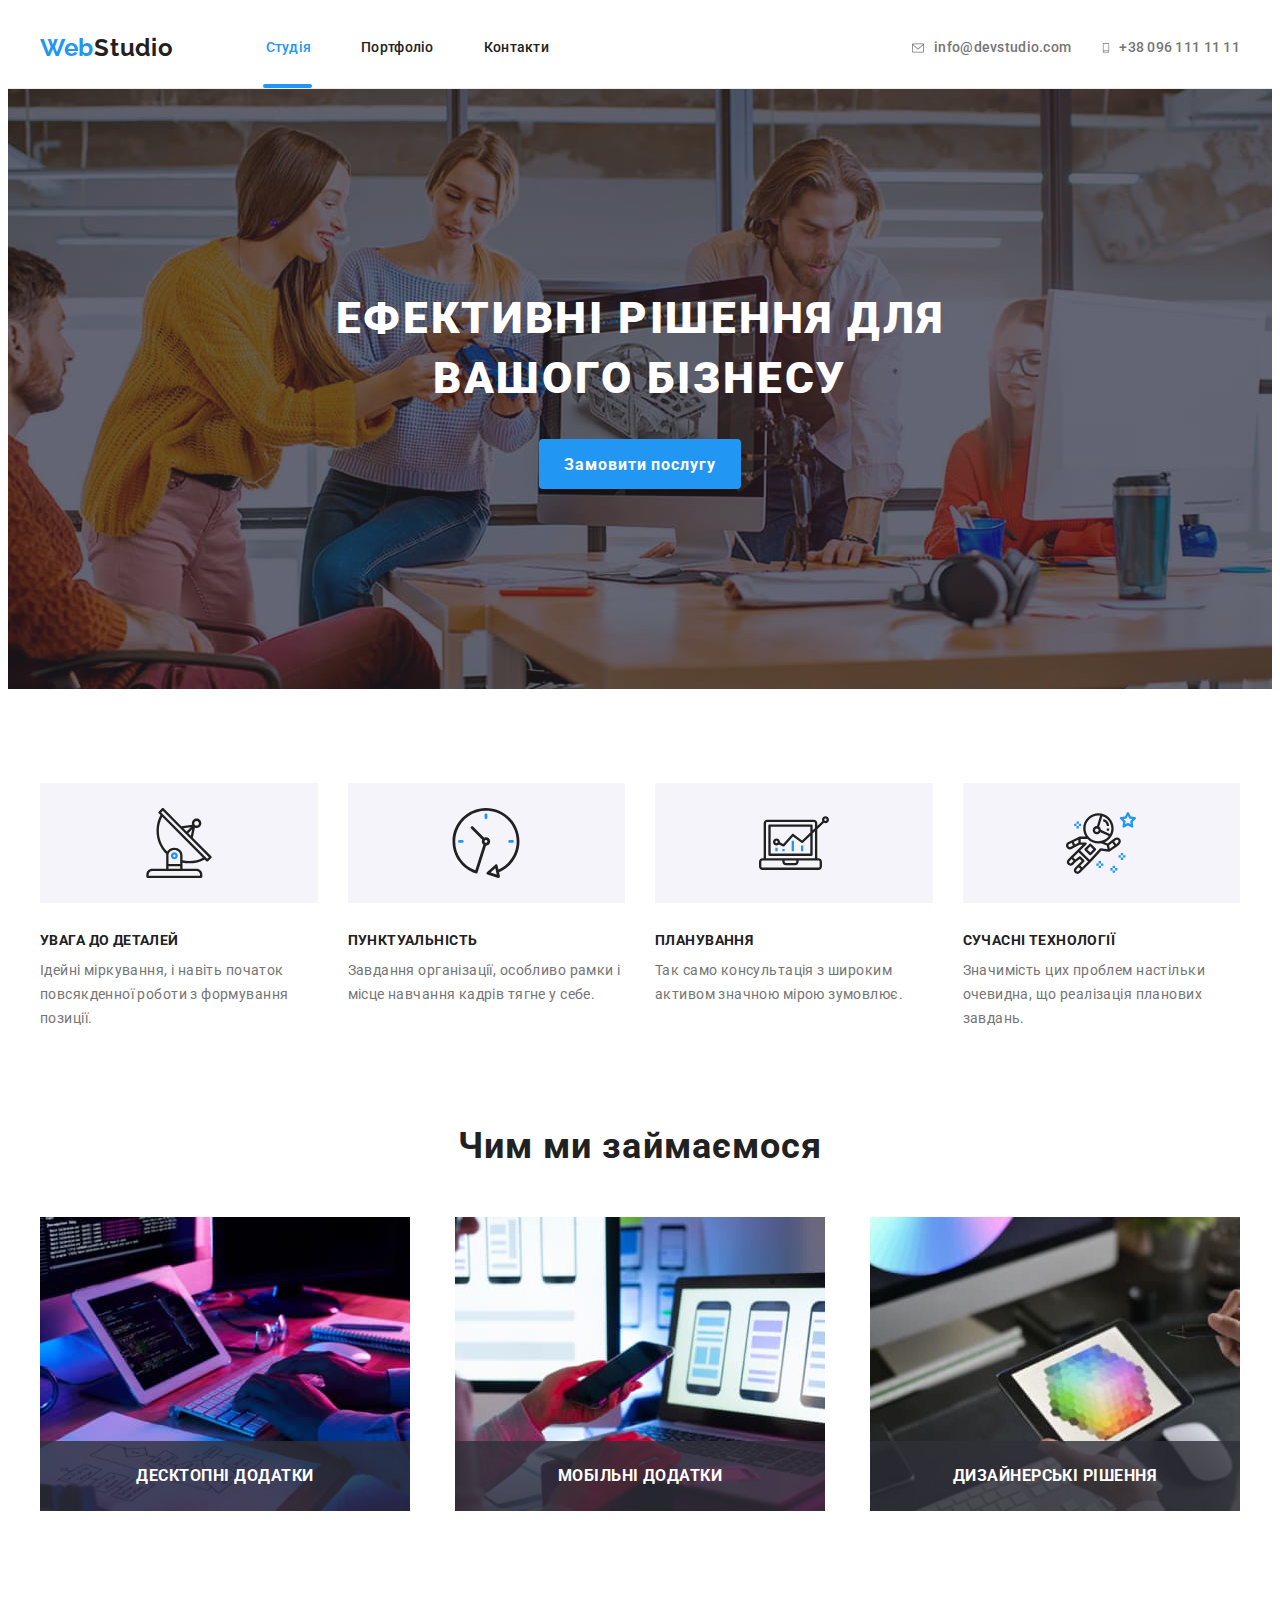
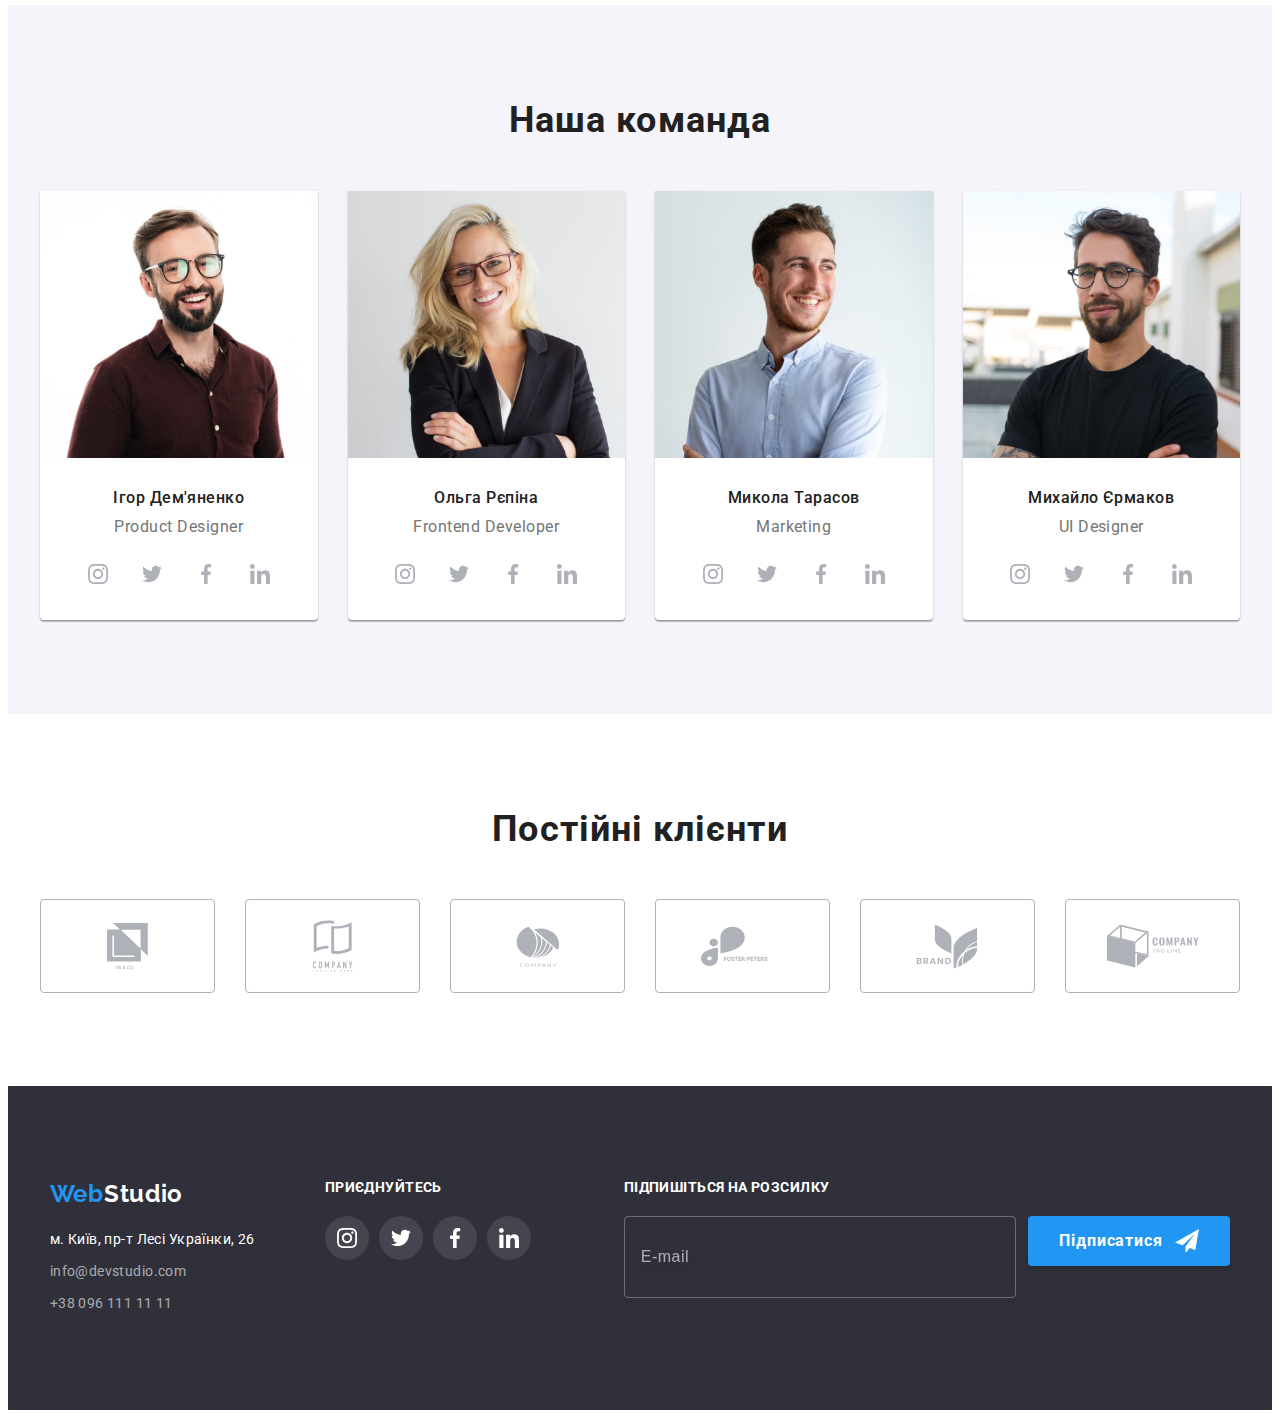
==== commit 99c7db0f: "fixed modal adaptive" ====
--- a/index.html
+++ b/index.html
@@ -80,62 +80,90 @@
         </button>
       </div>
       <div class="mob__menu is-hidden" data-menu>
-        <button class="mob__btn-close" type="button" data-menu-close>
-          <svg class="mob-close" width="40" height="40">
-            <use href="./images/StudioProjectSpray.svg#close__burger"></use>
-          </svg>
-        </button>
-        <div class="mob-wrap">
-          <nav class="mob-navigation">
-            <ul class="mob-navigation__list list">
-              <li class="mob-navigation__item">
-                <a class="mob-navigation__link current link" href="./index.html"
-                  >Студія</a
-                >
-              </li>
-              <li class="mob-navigation__item">
-                <a class="mob-navigation__link link" href="./portfolio.html"
-                  >Портфоліо</a
-                >
-              </li>
-              <li class="mob-navigation__item">
-                <a class="mob-navigation__link link" href="">Контакти</a>
-              </li>
-            </ul>
-          </nav>
-          <div class="mob-bottom">
-            <ul class="mob-contacts list">
-              <li class="mob-contacts__item">
-                <a
-                  class="mob-contacts__link mob-contacts__link--phone link"
-                  href="tel:+380961111111"
-                >
-                  +38 096 111 11 11</a
-                >
-              </li>
-              <li class="mob-contacts__item">
-                <a
-                  class="mob-contacts__link mob-contacts__link--mail link"
-                  href="mailto:info@devstudio.com"
-                >
-                  info@devstudio.com</a
-                >
-              </li>
-            </ul>
-            <ul class="mob-social list">
-              <li class="mob-social__item">
-                <a class="mob-social__link link" href="">Instagram</a>
-              </li>
-              <li class="mob-social__item">
-                <a class="mob-social__link link" href="">Twitter</a>
-              </li>
-              <li class="mob-social__item">
-                <a class="mob-social__link link" href="">Facebook</a>
-              </li>
-              <li class="mob-social__item">
-                <a class="mob-social__link link" href="">LinkedIn</a>
-              </li>
-            </ul>
+        <div class="container">
+          <button class="mob__btn-close" type="button" data-menu-close>
+            <svg class="mob-close" width="40" height="40">
+              <use href="./images/StudioProjectSpray.svg#close__burger"></use>
+            </svg>
+          </button>
+          <div class="mob-wrap">
+            <nav class="mob-navigation">
+              <ul class="mob-navigation__list list">
+                <li class="mob-navigation__item">
+                  <a
+                    class="mob-navigation__link current link"
+                    href="./index.html"
+                    >Студія</a
+                  >
+                </li>
+                <li class="mob-navigation__item">
+                  <a class="mob-navigation__link link" href="./portfolio.html"
+                    >Портфоліо</a
+                  >
+                </li>
+                <li class="mob-navigation__item">
+                  <a class="mob-navigation__link link" href="">Контакти</a>
+                </li>
+              </ul>
+            </nav>
+            <div class="mob-bottom">
+              <ul class="mob-contacts list">
+                <li class="mob-contacts__item">
+                  <a
+                    class="mob-contacts__link mob-contacts__link--phone link"
+                    href="tel:+380961111111"
+                  >
+                    +38 096 111 11 11</a
+                  >
+                </li>
+                <li class="mob-contacts__item">
+                  <a
+                    class="mob-contacts__link mob-contacts__link--mail link"
+                    href="mailto:info@devstudio.com"
+                  >
+                    info@devstudio.com</a
+                  >
+                </li>
+              </ul>
+              <ul class="mob-social list">
+                <li class="mob-social__item">
+                  <a
+                    class="mob-social__link link"
+                    href="https://www.instagram.com/"
+                    target="_blank"
+                    rel="noreferrer noopener"
+                    >Instagram</a
+                  >
+                </li>
+                <li class="mob-social__item">
+                  <a
+                    class="mob-social__link link"
+                    href="https://www.twitter.com/"
+                    target="_blank"
+                    rel="noreferrer noopener"
+                    >Twitter</a
+                  >
+                </li>
+                <li class="mob-social__item">
+                  <a
+                    class="mob-social__link link"
+                    href="https://www.facebook.com/"
+                    target="_blank"
+                    rel="noreferrer noopener"
+                    >Facebook</a
+                  >
+                </li>
+                <li class="mob-social__item">
+                  <a
+                    class="mob-social__link link"
+                    href="https://www.linkedin.com/"
+                    target="_blank"
+                    rel="noreferrer noopener"
+                    >LinkedIn</a
+                  >
+                </li>
+              </ul>
+            </div>
           </div>
         </div>
       </div>
@@ -233,7 +261,10 @@
               <picture>
                 <source
                   media="(min-width:1200px )"
-                  srcset="./images/job/photo1.jpg 1x, ./images/job/photo1-2x.jpg 2x"
+                  srcset="
+                    ./images/job/photo1.jpg    1x,
+                    ./images/job/photo1-2x.jpg 2x
+                  "
                 />
                 <img
                   src="./images/job/photo1.jpg"
@@ -250,7 +281,10 @@
               <picture>
                 <source
                   media="(min-width:1200px )"
-                  srcset="./images/job/photo2.jpg 1x, ./images/job/photo2-2x.jpg 2x"
+                  srcset="
+                    ./images/job/photo2.jpg    1x,
+                    ./images/job/photo2-2x.jpg 2x
+                  "
                 />
                 <img
                   src="./images/job/photo2.jpg"
@@ -267,7 +301,10 @@
               <picture>
                 <source
                   media="(min-width:1200px )"
-                  srcset="./images/job/photo3.jpg 1x, ./images/job/photo3-2x.jpg 2x"
+                  srcset="
+                    ./images/job/photo3.jpg    1x,
+                    ./images/job/photo3-2x.jpg 2x
+                  "
                 />
                 <img
                   src="./images/job/photo3.jpg"
@@ -290,18 +327,35 @@
           <ul class="team__list list">
             <li class="team__item">
               <picture>
-                <source media="(min-width: 1200px)" srcset="./images/team/crew1.jpg 1x, 
-                ./images/team/crew1-2x.jpg 2x">
-                <source media="(min-width: 768px)" srcset="./images/team/crew1-tab.jpg 1x, ./images/team/crew1-tab-2x.jpg 2x">
-                <source media="(max-width: 767px)" srcset="./images/team/crew1-mob.jpg 1x, ./images/team/crew1-mob-2x.jpg 2x">
+                <source
+                  media="(min-width: 1200px)"
+                  srcset="
+                    ./images/team/crew1.jpg    1x,
+                    ./images/team/crew1-2x.jpg 2x
+                  "
+                />
+                <source
+                  media="(min-width: 768px)"
+                  srcset="
+                    ./images/team/crew1-tab.jpg    1x,
+                    ./images/team/crew1-tab-2x.jpg 2x
+                  "
+                />
+                <source
+                  media="(max-width: 767px)"
+                  srcset="
+                    ./images/team/crew1-mob.jpg    1x,
+                    ./images/team/crew1-mob-2x.jpg 2x
+                  "
+                />
                 <img
-                src="./images/team/crew1-mob.jpg"
-                alt="Фото Ігорь"
-                width="450"
-                height="460"
-              />
+                  src="./images/team/crew1-mob.jpg"
+                  alt="Фото Ігорь"
+                  width="450"
+                  height="460"
+                />
               </picture>
-              
+
               <h3 class="team__name">Ігор Дем'яненко</h3>
               <p lang="en" class="team__position">Product Designer</p>
               <ul class="social list">
@@ -365,16 +419,33 @@
             </li>
             <li class="team__item">
               <picture>
-                <source media="(min-width: 1200px)" srcset="./images/team/crew2.jpg 1x, 
-                ./images/team/crew2-2x.jpg 2x">
-                <source media="(min-width: 768px)" srcset="./images/team/crew2-tab.jpg 1x, ./images/team/crew2-tab-2x.jpg 2x">
-                <source media="(max-width: 767px)" srcset="./images/team/crew2-mob.jpg 1x, ./images/team/crew2-mob-2x.jpg 2x">
+                <source
+                  media="(min-width: 1200px)"
+                  srcset="
+                    ./images/team/crew2.jpg    1x,
+                    ./images/team/crew2-2x.jpg 2x
+                  "
+                />
+                <source
+                  media="(min-width: 768px)"
+                  srcset="
+                    ./images/team/crew2-tab.jpg    1x,
+                    ./images/team/crew2-tab-2x.jpg 2x
+                  "
+                />
+                <source
+                  media="(max-width: 767px)"
+                  srcset="
+                    ./images/team/crew2-mob.jpg    1x,
+                    ./images/team/crew2-mob-2x.jpg 2x
+                  "
+                />
                 <img
-                src="./images/team/crew2-mob.jpg"
-                alt="Фото Ольга"
-                width="450"
-                height="460"
-              />
+                  src="./images/team/crew2-mob.jpg"
+                  alt="Фото Ольга"
+                  width="450"
+                  height="460"
+                />
               </picture>
               <h3 class="team__name">Ольга Рєпіна</h3>
               <p lang="en" class="team__position">Frontend Developer</p>
@@ -439,16 +510,33 @@
             </li>
             <li class="team__item">
               <picture>
-                <source media="(min-width: 1200px)" srcset="./images/team/crew3.jpg 1x, 
-                ./images/team/crew3-2x.jpg 2x">
-                <source media="(min-width: 768px)" srcset="./images/team/crew3-tab.jpg 1x, ./images/team/crew3-tab-2x.jpg 2x">
-                <source media="(max-width: 767px)" srcset="./images/team/crew3-mob.jpg 1x, ./images/team/crew3-mob-2x.jpg 2x">
+                <source
+                  media="(min-width: 1200px)"
+                  srcset="
+                    ./images/team/crew3.jpg    1x,
+                    ./images/team/crew3-2x.jpg 2x
+                  "
+                />
+                <source
+                  media="(min-width: 768px)"
+                  srcset="
+                    ./images/team/crew3-tab.jpg    1x,
+                    ./images/team/crew3-tab-2x.jpg 2x
+                  "
+                />
+                <source
+                  media="(max-width: 767px)"
+                  srcset="
+                    ./images/team/crew3-mob.jpg    1x,
+                    ./images/team/crew3-mob-2x.jpg 2x
+                  "
+                />
                 <img
-                src="./images/team/crew3-mob.jpg"
-                alt="Фото Микола"
-                width="450"
-                height="460"
-              />
+                  src="./images/team/crew3-mob.jpg"
+                  alt="Фото Микола"
+                  width="450"
+                  height="460"
+                />
               </picture>
               <h3 class="team__name">Микола Тарасов</h3>
               <p lang="en" class="team__position">Marketing</p>
@@ -513,16 +601,33 @@
             </li>
             <li class="team__item">
               <picture>
-                <source media="(min-width: 1200px)" srcset="./images/team/crew4.jpg 1x, 
-                ./images/team/crew4-2x.jpg 2x">
-                <source media="(min-width: 768px)" srcset="./images/team/crew4-tab.jpg 1x, ./images/team/crew4-tab-2x.jpg 2x">
-                <source media="(max-width: 767px)" srcset="./images/team/crew4-mob.jpg 1x, ./images/team/crew4-mob-2x.jpg 2x">
+                <source
+                  media="(min-width: 1200px)"
+                  srcset="
+                    ./images/team/crew4.jpg    1x,
+                    ./images/team/crew4-2x.jpg 2x
+                  "
+                />
+                <source
+                  media="(min-width: 768px)"
+                  srcset="
+                    ./images/team/crew4-tab.jpg    1x,
+                    ./images/team/crew4-tab-2x.jpg 2x
+                  "
+                />
+                <source
+                  media="(max-width: 767px)"
+                  srcset="
+                    ./images/team/crew4-mob.jpg    1x,
+                    ./images/team/crew4-mob-2x.jpg 2x
+                  "
+                />
                 <img
-                src="./images/team/crew4-mob.jpg"
-                alt="Фото Михайло"
-                width="450"
-                height="460"
-              />
+                  src="./images/team/crew4-mob.jpg"
+                  alt="Фото Михайло"
+                  width="450"
+                  height="460"
+                />
               </picture>
               <h3 class="team__name">Михайло Єрмаков</h3>
               <p lang="en" class="team__position">UI Designer</p>
@@ -790,7 +895,7 @@
               class="modal__textarea"
               name="comment"
               id="comment"
-              rows="5"
+              rows="4"
               placeholder="Введіть текст"
             ></textarea>
           </div>
--- a/css/main.min.css
+++ b/css/main.min.css
@@ -1 +1 @@
-.list{list-style:none}.link{text-decoration:none;color:inherit}img{display:block}h1,h2,h3,h4,h5,h6,ul,p{margin:0;padding:0}.visually-hidden{position:absolute;width:1px;height:1px;margin:-1px;border:0;padding:0;white-space:nowrap;-webkit-clip-path:inset(100%);clip-path:inset(100%);clip:rect(0 0 0 0);overflow:hidden}.is-hidden{visibility:hidden;opacity:0;pointer-events:none}.no-scroll{overflow:hidden}body{color:#757575;background-color:#fff;font-family:"Roboto",sans-serif}button{cursor:pointer;font-family:inherit;border:1px solid rgba(0,0,0,0)}.container{margin-right:auto;margin-left:auto;padding-right:15px;padding-left:15px}@media screen and (min-width: 480px){.container{width:480px}}@media screen and (min-width: 768px){.container{width:768px}}@media screen and (min-width: 1200px){.container{width:1200px}}.section{padding-top:60px;padding-bottom:60px}.section__title{color:#212121;margin-bottom:30px;font-size:28px;line-height:1.18;letter-spacing:.03em;text-align:center}@media screen and (min-width: 1200px){.section{padding-top:94px;padding-bottom:94px}.section__title{color:#212121;margin-bottom:50px;font-size:36px;line-height:1.17;letter-spacing:.03em}}.logo{font-family:"Raleway";font-weight:700;font-size:24px;line-height:1.17;letter-spacing:.03em;color:#2196f3}.logo--dark{color:#212121}.logo--white{color:#fff}.header-page{border-bottom:1px solid #ececec;height:60px;padding:10px 0}@media screen and (min-width: 768px){.header-page{display:flex;align-items:center;justify-content:space-between;padding:0;height:80px}}.header-page__container{display:flex;align-items:center}.navigation{margin-left:87px}@media screen and (max-width: 767px){.navigation{display:none}}@media screen and (min-width: 1200px){.navigation{margin-left:92px}}.navigation__list{display:flex;gap:50px}.navigation__link{font-weight:500;font-size:14px;line-height:1.14;letter-spacing:.02em;color:#212121;display:block;padding-top:32px;padding-bottom:32px;transition:color 250ms cubic-bezier(0.4, 0, 0.2, 1)}.navigation__link:hover,.navigation__link:focus{color:#2196f3}.navigation__link.current{color:#2196f3}@media screen and (min-width: 768px){.navigation__link.current{position:relative;flex-direction:column}.navigation__link.current:after{position:absolute;bottom:-0.5px;left:-4.5%;content:"";display:block;width:107%;height:4px;background-color:#2196f3;border-radius:2px}}.contacts{display:flex;flex-direction:column;justify-content:center;gap:10px;margin-left:auto}@media screen and (max-width: 767px){.contacts{display:none}}@media screen and (min-width: 1200px){.contacts{display:flex;flex-direction:row;align-items:center;gap:30px}}.contacts__link{display:flex;justify-content:center;align-items:center;gap:8px;font-weight:500;font-size:12px;line-height:1.17;letter-spacing:.02em;color:#757575;transition:color 250ms cubic-bezier(0.4, 0, 0.2, 1)}.contacts__link:hover,.contacts__link:focus{color:#2196f3}@media screen and (min-width: 1200px){.contacts__link{font-weight:500;font-size:14px;line-height:1.14;letter-spacing:.02em;padding:30px 0}}.contacts__icon{display:inline-block;fill:#757575;transition:fill 250ms cubic-bezier(0.4, 0, 0.2, 1)}.contacts__link:hover .contacts__icon,.contacts__link:focus .contacts__icon{fill:#2196f3}.mob__btn-open{margin-left:auto;display:block;width:40px;height:40px;background-color:rgba(0,0,0,0)}@media screen and (min-width: 768px){.mob__btn-open{display:none}}.mob__menu{position:fixed;top:0;width:100vw;height:100vh;background-color:#fff;z-index:1;padding-left:20px;padding-top:10px;padding-bottom:48px;overflow:scroll}@media screen and (min-width: 768px){.mob__menu{display:none}}.mob-wrap{height:100%;display:flex;flex-direction:column;justify-content:space-between;padding:15px}.mob__btn-close{position:relative;top:10px;right:15px;margin-left:auto;display:block;padding:0;width:40px;height:40px;background-color:rgba(0,0,0,0)}@media screen and (min-width: 768px){.mob__btn-close{display:none}}.mob-close,.burger__icon{fill:#212121;transition:fill 250ms cubic-bezier(0.4, 0, 0.2, 1);fill:#212121;transition:fill 250ms cubic-bezier(0.4, 0, 0.2, 1)}.mob__btn-open:hover .mob-close,.mob__btn-open:focus .mob-close,.mob__btn-open:hover .burger__icon,.mob__btn-open:focus .burger__icon{fill:#2196f3}.mob__btn-close:hover .mob-close,.mob__btn-close:focus .mob-close,.mob__btn-close:hover .burger__icon,.mob__btn-close:focus .burger__icon{fill:#2196f3}.mob-navigation{margin-bottom:50px}.mob-navigation__list{display:flex;flex-direction:column;gap:36px}.mob-navigation__link{font-weight:500;font-size:40px;line-height:1.17;letter-spacing:.02em;color:#212121;transition:color 250ms cubic-bezier(0.4, 0, 0.2, 1)}.mob-navigation__link:hover,.mob-navigation__link:focus{color:#2196f3}.mob-navigation__link.current{color:#2196f3}.mob-contacts__item:first-child{margin-bottom:32px}.mob-contacts__item:last-child{margin-bottom:64px}.mob-contacts__link--phone{font-weight:500;font-size:34px;line-height:1.18;letter-spacing:.02em;color:#2196f3}.mob-contacts__link--mail{font-weight:500;font-size:24px;line-height:1.17;letter-spacing:.02em}.mob-social{display:flex;flex-wrap:wrap;gap:10px}@media screen and (min-width: 768px){.mob-social{display:none}}.mob-social__item{font-weight:500;font-size:18px;line-height:1.22;letter-spacing:.02em;color:#2196f3;padding-right:10px;border-right:1px solid rgba(33,33,33,.2)}.mob-social__item:last-child{padding-right:0;border-right:none}.footer{margin:0 auto;background-color:#2f303a;text-align:center;padding:60px 15px}@media screen and (min-width: 768px){.footer{padding:60px}}@media screen and (min-width: 1200px){.footer{padding:60px 0;text-align:left}}@media screen and (min-width: 768px){.container__footer{display:flex;justify-content:center;flex-wrap:wrap}}@media screen and (min-width: 1200px){.container__footer{flex-wrap:nowrap}}.footer__logo{display:block;margin-bottom:20px}.container-links{margin-bottom:60px}@media screen and (min-width: 768px){.container-links{margin-right:162px}}@media screen and (min-width: 1200px){.container-links{margin:0}}.address-footer__list{display:flex;flex-direction:column;flex-wrap:wrap;gap:8px}.address-footer__item{font-size:14px;line-height:1.71;letter-spacing:.03em;font-style:normal}.address-footer__link{color:rgba(255,255,255,.6);transition:color 250ms cubic-bezier(0.4, 0, 0.2, 1)}.address-footer__link:hover,.address-footer__link:focus{color:#2196f3}.address-footer__link--white{color:#fff}.join{margin-bottom:60px}@media screen and (min-width: 1200px){.join{margin-bottom:0;margin-left:70px}}.join__title{font-size:14px;line-height:1.14;letter-spacing:.03em;text-transform:uppercase;color:#fff;margin-bottom:20px}.join__list{display:inline-flex;justify-content:center;align-items:center;gap:10px}.join__link{display:flex;justify-content:center;align-items:center;width:44px;height:44px;background-color:rgba(255,255,255,.1);border-radius:50%;transition:background-color 250ms cubic-bezier(0.4, 0, 0.2, 1)}.join__link:hover,.join__link:focus{background-color:#2196f3}@media screen and (min-width: 768px){.subscribe{min-width:450px;margin:0 auto}}@media screen and (min-width: 1200px){.subscribe{margin:0 0 0 93px}}.subscribe__label{display:block;font-weight:700;font-size:14px;line-height:1.14;letter-spacing:.03em;color:#fff;text-transform:uppercase;margin-bottom:20px}@media screen and (min-width: 1200px){.subscribe__wrap{display:flex;gap:12px}}.subscribe__input{display:block;width:100%;height:50px;padding:15px 16px;background-color:rgba(0,0,0,0);border:1px solid rgba(255,255,255,.3);filter:drop-shadow(0px 4px 4px rgba(0, 0, 0, 0.15));border-radius:4px;margin-bottom:20px}.subscribe__input::-moz-placeholder{font-size:16px;line-height:1.25;letter-spacing:.03em;color:rgba(255,255,255,.6)}.subscribe__input:-ms-input-placeholder{font-size:16px;line-height:1.25;letter-spacing:.03em;color:rgba(255,255,255,.6)}.subscribe__input::placeholder{font-size:16px;line-height:1.25;letter-spacing:.03em;color:rgba(255,255,255,.6)}.subscribe__input:focus{outline:1px solid #2196f3}@media screen and (min-width: 1200px){.subscribe__input{margin-bottom:0;width:358px}}.subscribe__btn{display:flex;justify-content:center;align-items:center;margin:0 auto;gap:12px;min-width:150px;height:50px;font-weight:700;font-size:16px;line-height:1.88;text-align:center;letter-spacing:.06em;color:#fff;background-color:#2196f3;box-shadow:0px 4px 4px rgba(0,0,0,.15);border-radius:4px;cursor:pointer;min-width:200px;padding:10px 30px}@media screen and (min-width: 1200px){.subscribe__btn{transition:background-color 250ms cubic-bezier(0.4, 0, 0.2, 1)}.subscribe__btn:hover,.subscribe__btn:focus{background-color:#188ce8}}.overlay{display:flex;justify-content:center;align-items:center;flex-direction:column;max-width:480px;height:400px;margin-left:auto;margin-right:auto;background-image:linear-gradient(to right, rgba(47, 48, 58, 0.4), rgba(47, 48, 58, 0.4)),url(../images/background-mob.jpg);background-repeat:no-repeat;background-size:cover;background-position:center}@media(min-device-pixel-ratio: 2),(-webkit-min-device-pixel-ratio: 2),(min-resolution: 192dpi),(min-resolution: 2dppx){.overlay{background-image:linear-gradient(to right, rgba(47, 48, 58, 0.4), rgba(47, 48, 58, 0.4)),url(../images/background-mob-2x.jpg);background-repeat:no-repeat;background-size:cover;background-position:center}}@media screen and (min-width: 768px){.overlay{max-width:768px;background-image:linear-gradient(to right, rgba(47, 48, 58, 0.4), rgba(47, 48, 58, 0.4)),url(../images/background-tab.jpg);background-repeat:no-repeat;background-size:cover;background-position:center}}@media screen and (min-width: 768px)and (min-device-pixel-ratio: 2),screen and (min-width: 768px)and (-webkit-min-device-pixel-ratio: 2),screen and (min-width: 768px)and (min-resolution: 192dpi),screen and (min-width: 768px)and (min-resolution: 2dppx){.overlay{background-image:linear-gradient(to right, rgba(47, 48, 58, 0.4), rgba(47, 48, 58, 0.4)),url(../images/background-tab-2x.jpg);background-repeat:no-repeat;background-size:cover;background-position:center}}@media screen and (min-width: 1200px){.overlay{max-width:1600px;height:600px;background-image:linear-gradient(to right, rgba(47, 48, 58, 0.4), rgba(47, 48, 58, 0.4)),url(../images/background.jpg);background-repeat:no-repeat;background-size:cover;background-position:center}}@media screen and (min-width: 1200px)and (min-device-pixel-ratio: 2),screen and (min-width: 1200px)and (-webkit-min-device-pixel-ratio: 2),screen and (min-width: 1200px)and (min-resolution: 192dpi),screen and (min-width: 1200px)and (min-resolution: 2dppx){.overlay{background-image:linear-gradient(to right, rgba(47, 48, 58, 0.4), rgba(47, 48, 58, 0.4)),url(../images/background-2x.jpg);background-repeat:no-repeat;background-size:cover;background-position:center}}.hero{background-color:#2f303a}.container__hero{display:flex;justify-content:center;align-items:center;flex-direction:column}.hero__title{margin-bottom:30px;font-weight:900;font-size:26px;line-height:1.62;letter-spacing:.06em;text-align:center;text-transform:uppercase;color:#fff}@media screen and (min-width: 768px){.hero__title{max-width:360px}}@media screen and (min-width: 1200px){.hero__title{font-weight:900;font-size:44px;line-height:1.36;letter-spacing:.06em;max-width:700px}}.hero__btn{min-width:150px;height:50px;font-weight:700;font-size:16px;line-height:1.88;text-align:center;letter-spacing:.06em;color:#fff;background-color:#2196f3;box-shadow:0px 4px 4px rgba(0,0,0,.15);border-radius:4px;cursor:pointer;display:block;margin:0 auto;padding:10px 24px;transition:background-color 250ms cubic-bezier(0.4, 0, 0.2, 1)}.hero__btn:hover,.hero__btn:focus{background-color:#188ce8}.advantage__list{display:flex;flex-wrap:wrap;gap:30px}@media screen and (min-width: 768px){.advantage__item{width:calc((100% - 30px)/2)}}@media screen and (min-width: 1200px){.advantage__item{width:calc((100% - 90px)/4)}}.advantage__thumb{display:flex;justify-content:center;align-items:center;height:120px;margin-bottom:30px;width:100%;background-color:#f5f4fa}.advantage__subtitle{font-size:14px;line-height:1.14;letter-spacing:.03em;text-align:center;text-transform:uppercase;color:#212121;margin-bottom:10px}@media screen and (min-width: 768px){.advantage__subtitle{text-align:left}}.advantage__text{font-size:14px;line-height:1.71;letter-spacing:.03em}.job{padding-top:0;display:none}@media screen and (min-width: 1200px){.job{display:block}}.job__list{display:flex;justify-content:space-between}.job__item{position:relative}.job__thumb{position:absolute;bottom:0;left:0;width:100%;height:70px;display:flex;justify-content:center;align-items:center;background-color:rgba(47,48,58,.8)}.job__text{font-weight:700;line-height:1.14;text-align:center;letter-spacing:.03em;text-transform:uppercase;color:#fff}.team{background-color:#f5f4fa}.team__list{display:flex;flex-wrap:wrap;gap:30px}.team__item{width:100%;background-color:#fff;box-shadow:0px 1px 3px rgba(0,0,0,.12),0px 1px 1px rgba(0,0,0,.14),0px 2px 1px rgba(0,0,0,.2);border-radius:0px 0px 4px 4px;padding-bottom:24px}.team__item img{width:100%;height:auto}@media screen and (min-width: 768px){.team__item{width:calc((100% - 30px)/2)}}@media screen and (min-width: 1200px){.team__item{width:calc((100% - 90px)/4)}}.team__name{font-weight:500;font-size:16px;line-height:1.19;letter-spacing:.03em;text-align:center;color:#212121;margin-top:30px;margin-bottom:10px}.team__position{font-size:16px;line-height:1.19;letter-spacing:.03em;text-align:center;margin-bottom:16px}.social{display:flex;justify-content:space-between;width:206px;height:44px;margin-right:auto;margin-left:auto}.social__link{display:flex;justify-content:center;align-items:center;width:44px;height:44px;border-radius:50%;transition:background-color 250ms cubic-bezier(0.4, 0, 0.2, 1)}.social__link:hover,.social__link:focus{background-color:#2196f3}.social__icon{fill:#afb1b8;transition:fill 250ms cubic-bezier(0.4, 0, 0.2, 1)}.social__link:hover .social__icon,.social__link:focus .social__icon{fill:#fff}.clients{margin:0 auto}.clients__list{display:flex;justify-content:center;flex-wrap:wrap;gap:30px}.clients__item{display:flex;justify-content:center;align-items:center;width:calc((100% - 30px)/2);height:92px}@media screen and (min-width: 768px){.clients__item{width:calc((100% - 60px)/3)}}@media screen and (min-width: 1200px){.clients__item{width:calc((100% - 150px)/6)}}.clients__link{display:flex;justify-content:center;align-items:center;border:1px solid #afb1b8;border-radius:4px;width:100%;height:100%;transition:border 250ms cubic-bezier(0.4, 0, 0.2, 1)}.clients__link:hover,.clients__link:focus{border-color:#2196f3}.clients__icon{fill:#afb1b8;transition:fill 250ms cubic-bezier(0.4, 0, 0.2, 1)}.clients__link:hover .clients__icon,.clients__link:focus .clients__icon{fill:#2196f3}.backdrop{position:fixed;top:0;left:0;visibility:visible;opacity:1;display:flex;justify-content:center;align-items:center;padding:93px 15px;width:100%;height:100%;background-color:rgba(0,0,0,.2);padding:94px 15px;transition:opacity 250ms cubic-bezier(0.4, 0, 0.2, 1),visibility 250ms cubic-bezier(0.4, 0, 0.2, 1)}@media screen and (min-width: 1200px){.backdrop{display:block}}.backdrop.is-hidden{visibility:hidden;opacity:0;pointer-events:none;transition:opacity 250ms cubic-bezier(0.4, 0, 0.2, 1),visibility 250ms cubic-bezier(0.4, 0, 0.2, 1)}.modal{position:relative;width:450px;height:100%;padding:40px;border-radius:4px;background-color:#fff;overflow:scroll}@media screen and (min-width: 768px){.modal{height:609px}}@media screen and (min-width: 1200px){.modal{top:50%;left:50%;width:528px;height:581px;transform:translate(-50%, -50%)}}.btn-close{position:absolute;top:8px;right:8px;display:flex;justify-content:center;align-items:center;width:30px;height:30px;background-color:rgba(0,0,0,0);border:1px solid rgba(0,0,0,.1);border-radius:50%}.btn-close__icon{fill:#000;transition:fill 250ms cubic-bezier(0.4, 0, 0.2, 1)}.btn-close:hover .btn-close__icon,.btn-close:focus .btn-close__icon{fill:#2196f3}.modal__text{font-weight:700;font-size:20px;line-height:1.5;letter-spacing:.03em;text-align:center;color:#212121;margin-bottom:12px}.modal__group{position:relative;display:flex;flex-direction:column;gap:4px;margin-bottom:10px}.modal__group:nth-child(4){margin-bottom:20px}.modal__input{border:1px solid;border-color:rgba(33,33,33,.2);border-radius:4px;height:40px;padding:11px 12px 11px 42px;transition:border-color var(--trans-standart)}.modal__input:focus{outline:rgba(0,0,0,0);border-color:#2196f3}.modal__textarea{border:1px solid;border-color:rgba(33,33,33,.2);border-radius:4px;resize:none;padding:12px;transition:border-color 250ms cubic-bezier(0.4, 0, 0.2, 1)}.modal__textarea::-moz-placeholder{font-size:14px;line-height:1.14;letter-spacing:.01em;color:rgba(117,117,117,.5)}.modal__textarea:-ms-input-placeholder{font-size:14px;line-height:1.14;letter-spacing:.01em;color:rgba(117,117,117,.5)}.modal__textarea::placeholder{font-size:14px;line-height:1.14;letter-spacing:.01em;color:rgba(117,117,117,.5)}.modal__textarea:focus{outline:rgba(0,0,0,0);border-color:#2196f3}.modal__label{font-weight:400;font-size:12px;line-height:1.17;letter-spacing:.01em}.modal__icon{position:absolute;bottom:11px;left:12px;display:block;fill:#212121;transition:fill 250ms cubic-bezier(0.4, 0, 0.2, 1)}.modal__input:focus+.modal__icon{fill:#2196f3}.check{transform:translateX(7px);display:flex;align-items:center;margin-bottom:30px;gap:8px}.check__icon{width:16px;height:15px;background-color:#fff;border:2px solid;border-color:#212121;border-radius:2px;transition:background-color 250ms cubic-bezier(0.4, 0, 0.2, 1);transition:border-color 250ms cubic-bezier(0.4, 0, 0.2, 1)}.check__box:checked+.check__icon{background-color:#2196f3;background-image:url(../images/checkbox.svg);background-repeat:no-repeat;background-position:center;border-color:#2196f3}.check__box:focus+.check__icon{outline:1px solid #2196f3}.check__box:focus+.check__icon{outline:1px solid #2196f3}.check__box:checked:focus+.check__icon{outline:1px solid #212121}.check__text{display:block;font-size:12px;line-height:1.17;letter-spacing:.03em}.check__policy{color:#2196f3}.modal__btn{min-width:150px;height:50px;font-weight:700;font-size:16px;line-height:1.88;text-align:center;letter-spacing:.06em;color:#fff;background-color:#2196f3;box-shadow:0px 4px 4px rgba(0,0,0,.15);border-radius:4px;cursor:pointer;display:block;margin:0 auto;padding:10px 52px}/*# sourceMappingURL=main.min.css.map */+.list{list-style:none}.link{text-decoration:none;color:inherit}img{display:block}h1,h2,h3,h4,h5,h6,ul,p{margin:0;padding:0}.visually-hidden{position:absolute;width:1px;height:1px;margin:-1px;border:0;padding:0;white-space:nowrap;-webkit-clip-path:inset(100%);clip-path:inset(100%);clip:rect(0 0 0 0);overflow:hidden}.is-hidden{visibility:hidden;opacity:0;pointer-events:none}.no-scroll{overflow:hidden}body{color:#757575;background-color:#fff;font-family:"Roboto",sans-serif}button{cursor:pointer;font-family:inherit;border:1px solid rgba(0,0,0,0)}.container{margin-right:auto;margin-left:auto;padding-right:15px;padding-left:15px}@media screen and (min-width: 480px){.container{width:480px}}@media screen and (min-width: 768px){.container{width:768px}}@media screen and (min-width: 1200px){.container{width:1200px}}.section{padding-top:60px;padding-bottom:60px}.section__title{color:#212121;margin-bottom:30px;font-size:28px;line-height:1.18;letter-spacing:.03em;text-align:center}@media screen and (min-width: 1200px){.section{padding-top:94px;padding-bottom:94px}.section__title{color:#212121;margin-bottom:50px;font-size:36px;line-height:1.17;letter-spacing:.03em}}.logo{font-family:"Raleway";font-weight:700;font-size:24px;line-height:1.17;letter-spacing:.03em;color:#2196f3}.logo--dark{color:#212121}.logo--white{color:#fff}.header-page{border-bottom:1px solid #ececec;height:60px;padding:10px 0}@media screen and (min-width: 768px){.header-page{display:flex;align-items:center;justify-content:space-between;padding:0;height:80px}}.header-page__container{display:flex;align-items:center}.navigation{margin-left:87px}@media screen and (max-width: 767px){.navigation{display:none}}@media screen and (min-width: 1200px){.navigation{margin-left:92px}}.navigation__list{display:flex;gap:50px}.navigation__link{font-weight:500;font-size:14px;line-height:1.14;letter-spacing:.02em;color:#212121;display:block;padding-top:32px;padding-bottom:32px;transition:color 250ms cubic-bezier(0.4, 0, 0.2, 1)}.navigation__link:hover,.navigation__link:focus{color:#2196f3}.navigation__link.current{color:#2196f3}@media screen and (min-width: 768px){.navigation__link.current{position:relative;flex-direction:column}.navigation__link.current:after{position:absolute;bottom:-0.5px;left:-4.5%;content:"";display:block;width:107%;height:4px;background-color:#2196f3;border-radius:2px}}.contacts{display:flex;flex-direction:column;align-items:start;gap:10px;margin-left:auto}@media screen and (max-width: 767px){.contacts{display:none}}@media screen and (min-width: 1200px){.contacts{display:flex;flex-direction:row;align-items:center;gap:30px}}.contacts__link{display:flex;justify-content:center;align-items:center;gap:8px;font-weight:500;font-size:12px;line-height:1.17;letter-spacing:.02em;color:#757575;transition:color 250ms cubic-bezier(0.4, 0, 0.2, 1)}.contacts__link:hover,.contacts__link:focus{color:#2196f3}@media screen and (min-width: 1200px){.contacts__link{font-weight:500;font-size:14px;line-height:1.14;letter-spacing:.02em;padding:30px 0}}.contacts__icon{display:inline-block;fill:#757575;transition:fill 250ms cubic-bezier(0.4, 0, 0.2, 1)}.contacts__link:hover .contacts__icon,.contacts__link:focus .contacts__icon{fill:#2196f3}.mob__btn-open{margin-left:auto;display:block;width:40px;height:40px;background-color:rgba(0,0,0,0)}@media screen and (min-width: 768px){.mob__btn-open{display:none}}.mob__menu{position:fixed;top:0;width:100vw;height:100vh;background-color:#fff;z-index:1;overflow:auto}@media screen and (min-width: 768px){.mob__menu{display:none}}.mob__menu>.container{padding:48px 15px}.mob-wrap{height:100%;display:flex;flex-direction:column;justify-content:space-between}.mob__btn-close{position:absolute;top:10px;right:10px;margin-left:auto;display:block;padding:0;width:40px;height:40px;background-color:rgba(0,0,0,0)}@media screen and (min-width: 768px){.mob__btn-close{display:none}}.mob-close,.burger__icon{fill:#212121;transition:fill 250ms cubic-bezier(0.4, 0, 0.2, 1);fill:#212121;transition:fill 250ms cubic-bezier(0.4, 0, 0.2, 1)}.mob__btn-open:hover .mob-close,.mob__btn-open:focus .mob-close,.mob__btn-open:hover .burger__icon,.mob__btn-open:focus .burger__icon{fill:#2196f3}.mob__btn-close:hover .mob-close,.mob__btn-close:focus .mob-close,.mob__btn-close:hover .burger__icon,.mob__btn-close:focus .burger__icon{fill:#2196f3}.mob-navigation__list{display:flex;flex-direction:column;gap:36px}.mob-navigation__link{font-weight:500;font-size:40px;line-height:1.17;letter-spacing:.02em;color:#212121;transition:color 250ms cubic-bezier(0.4, 0, 0.2, 1)}.mob-navigation__link:hover,.mob-navigation__link:focus{color:#2196f3}.mob-navigation__link.current{color:#2196f3}.mob-contacts__item:first-child{margin-bottom:32px}.mob-contacts__item:last-child{margin-bottom:64px}.mob-contacts__link--phone{font-weight:500;font-size:34px;line-height:1.18;letter-spacing:.02em;color:#2196f3}.mob-contacts__link--mail{font-weight:500;font-size:24px;line-height:1.17;letter-spacing:.02em}.mob-social{display:flex;flex-wrap:wrap;gap:10px}@media screen and (min-width: 768px){.mob-social{display:none}}.mob-social__item{font-weight:500;font-size:18px;line-height:1.22;letter-spacing:.02em;color:#2196f3;padding-right:10px;border-right:1px solid rgba(33,33,33,.2)}.mob-social__item:last-child{padding-right:0;border-right:none}.footer{background-color:#2f303a;text-align:center}@media screen and (min-width: 1200px){.footer{text-align:left}}@media screen and (min-width: 768px){.container__footer{display:flex;justify-content:center;flex-wrap:wrap}}@media screen and (min-width: 1200px){.container__footer{flex-wrap:nowrap}}.footer__logo{display:block;margin-bottom:20px}.container-links{margin-bottom:60px}@media screen and (min-width: 768px){.container-links{margin-right:162px}}@media screen and (min-width: 1200px){.container-links{margin:0}}.address-footer__list{display:flex;flex-direction:column;flex-wrap:wrap;gap:8px}.address-footer__item{font-size:14px;line-height:1.71;letter-spacing:.03em;font-style:normal}.address-footer__link{color:rgba(255,255,255,.6);transition:color 250ms cubic-bezier(0.4, 0, 0.2, 1)}.address-footer__link:hover,.address-footer__link:focus{color:#2196f3}.address-footer__link--white{color:#fff}.join{margin-bottom:60px}@media screen and (min-width: 1200px){.join{margin-bottom:0;margin-left:70px}}.join__title{font-size:14px;line-height:1.14;letter-spacing:.03em;text-transform:uppercase;color:#fff;margin-bottom:20px}.join__list{display:inline-flex;justify-content:center;align-items:center;gap:10px}.join__link{display:flex;justify-content:center;align-items:center;width:44px;height:44px;background-color:rgba(255,255,255,.1);border-radius:50%;transition:background-color 250ms cubic-bezier(0.4, 0, 0.2, 1)}.join__link:hover,.join__link:focus{background-color:#2196f3}@media screen and (min-width: 768px){.subscribe{min-width:450px;margin:0 auto}}@media screen and (min-width: 1200px){.subscribe{margin:0 0 0 93px}}.subscribe__label{display:block;font-weight:700;font-size:14px;line-height:1.14;letter-spacing:.03em;color:#fff;text-transform:uppercase;margin-bottom:20px}@media screen and (min-width: 1200px){.subscribe__wrap{display:flex;gap:12px}}.subscribe__input{display:block;width:100%;height:50px;padding:15px 16px;background-color:rgba(0,0,0,0);border:1px solid rgba(255,255,255,.3);filter:drop-shadow(0px 4px 4px rgba(0, 0, 0, 0.15));border-radius:4px;margin-bottom:20px}.subscribe__input::-moz-placeholder{font-size:16px;line-height:1.25;letter-spacing:.03em;color:rgba(255,255,255,.6)}.subscribe__input:-ms-input-placeholder{font-size:16px;line-height:1.25;letter-spacing:.03em;color:rgba(255,255,255,.6)}.subscribe__input::placeholder{font-size:16px;line-height:1.25;letter-spacing:.03em;color:rgba(255,255,255,.6)}.subscribe__input:focus{outline:1px solid #2196f3}@media screen and (min-width: 1200px){.subscribe__input{margin-bottom:0;width:358px}}.subscribe__btn{display:flex;justify-content:center;align-items:center;margin:0 auto;gap:12px;min-width:150px;height:50px;font-weight:700;font-size:16px;line-height:1.88;text-align:center;letter-spacing:.06em;color:#fff;background-color:#2196f3;box-shadow:0px 4px 4px rgba(0,0,0,.15);border-radius:4px;cursor:pointer;min-width:200px;padding:10px 30px}@media screen and (min-width: 1200px){.subscribe__btn{transition:background-color 250ms cubic-bezier(0.4, 0, 0.2, 1)}.subscribe__btn:hover,.subscribe__btn:focus{background-color:#188ce8}}.overlay{display:flex;justify-content:center;align-items:center;flex-direction:column;max-width:480px;height:400px;margin-left:auto;margin-right:auto;background-image:linear-gradient(to right, rgba(47, 48, 58, 0.4), rgba(47, 48, 58, 0.4)),url(../images/background-mob.jpg);background-repeat:no-repeat;background-size:cover;background-position:center}@media(min-device-pixel-ratio: 2),(-webkit-min-device-pixel-ratio: 2),(min-resolution: 192dpi),(min-resolution: 2dppx){.overlay{background-image:linear-gradient(to right, rgba(47, 48, 58, 0.4), rgba(47, 48, 58, 0.4)),url(../images/background-mob-2x.jpg);background-repeat:no-repeat;background-size:cover;background-position:center}}@media screen and (min-width: 768px){.overlay{max-width:768px;background-image:linear-gradient(to right, rgba(47, 48, 58, 0.4), rgba(47, 48, 58, 0.4)),url(../images/background-tab.jpg);background-repeat:no-repeat;background-size:cover;background-position:center}}@media screen and (min-width: 768px)and (min-device-pixel-ratio: 2),screen and (min-width: 768px)and (-webkit-min-device-pixel-ratio: 2),screen and (min-width: 768px)and (min-resolution: 192dpi),screen and (min-width: 768px)and (min-resolution: 2dppx){.overlay{background-image:linear-gradient(to right, rgba(47, 48, 58, 0.4), rgba(47, 48, 58, 0.4)),url(../images/background-tab-2x.jpg);background-repeat:no-repeat;background-size:cover;background-position:center}}@media screen and (min-width: 1200px){.overlay{max-width:1600px;height:600px;background-image:linear-gradient(to right, rgba(47, 48, 58, 0.4), rgba(47, 48, 58, 0.4)),url(../images/background.jpg);background-repeat:no-repeat;background-size:cover;background-position:center}}@media screen and (min-width: 1200px)and (min-device-pixel-ratio: 2),screen and (min-width: 1200px)and (-webkit-min-device-pixel-ratio: 2),screen and (min-width: 1200px)and (min-resolution: 192dpi),screen and (min-width: 1200px)and (min-resolution: 2dppx){.overlay{background-image:linear-gradient(to right, rgba(47, 48, 58, 0.4), rgba(47, 48, 58, 0.4)),url(../images/background-2x.jpg);background-repeat:no-repeat;background-size:cover;background-position:center}}.hero{background-color:#2f303a}.container__hero{display:flex;justify-content:center;align-items:center;flex-direction:column}.hero__title{margin-bottom:30px;font-weight:900;font-size:26px;line-height:1.62;letter-spacing:.06em;text-align:center;text-transform:uppercase;color:#fff}@media screen and (min-width: 768px){.hero__title{max-width:360px}}@media screen and (min-width: 1200px){.hero__title{font-weight:900;font-size:44px;line-height:1.36;letter-spacing:.06em;max-width:700px}}.hero__btn{min-width:150px;height:50px;font-weight:700;font-size:16px;line-height:1.88;text-align:center;letter-spacing:.06em;color:#fff;background-color:#2196f3;box-shadow:0px 4px 4px rgba(0,0,0,.15);border-radius:4px;cursor:pointer;display:block;margin:0 auto;padding:10px 24px;transition:background-color 250ms cubic-bezier(0.4, 0, 0.2, 1)}.hero__btn:hover,.hero__btn:focus{background-color:#188ce8}.advantage__list{display:flex;flex-wrap:wrap;gap:30px}@media screen and (min-width: 768px){.advantage__item{width:calc((100% - 30px)/2)}}@media screen and (min-width: 1200px){.advantage__item{width:calc((100% - 90px)/4)}}.advantage__thumb{display:flex;justify-content:center;align-items:center;height:120px;margin-bottom:30px;width:100%;background-color:#f5f4fa}.advantage__subtitle{font-size:14px;line-height:1.14;letter-spacing:.03em;text-align:center;text-transform:uppercase;color:#212121;margin-bottom:10px}@media screen and (min-width: 768px){.advantage__subtitle{text-align:left}}.advantage__text{font-size:14px;line-height:1.71;letter-spacing:.03em}.job{padding-top:0;display:none}@media screen and (min-width: 1200px){.job{display:block}}.job__list{display:flex;justify-content:space-between}.job__item{position:relative}.job__thumb{position:absolute;bottom:0;left:0;width:100%;height:70px;display:flex;justify-content:center;align-items:center;background-color:rgba(47,48,58,.8)}.job__text{font-weight:700;line-height:1.14;text-align:center;letter-spacing:.03em;text-transform:uppercase;color:#fff}.team{background-color:#f5f4fa}.team__list{display:flex;flex-wrap:wrap;gap:30px}.team__item{width:100%;background-color:#fff;box-shadow:0px 1px 3px rgba(0,0,0,.12),0px 1px 1px rgba(0,0,0,.14),0px 2px 1px rgba(0,0,0,.2);border-radius:0px 0px 4px 4px;padding-bottom:24px}.team__item img{width:100%;height:auto}@media screen and (min-width: 768px){.team__item{width:calc((100% - 30px)/2)}}@media screen and (min-width: 1200px){.team__item{width:calc((100% - 90px)/4)}}.team__name{font-weight:500;font-size:16px;line-height:1.19;letter-spacing:.03em;text-align:center;color:#212121;margin-top:30px;margin-bottom:10px}.team__position{font-size:16px;line-height:1.19;letter-spacing:.03em;text-align:center;margin-bottom:16px}.social{display:flex;justify-content:space-between;width:206px;height:44px;margin-right:auto;margin-left:auto}.social__link{display:flex;justify-content:center;align-items:center;width:44px;height:44px;border-radius:50%;transition:background-color 250ms cubic-bezier(0.4, 0, 0.2, 1)}.social__link:hover,.social__link:focus{background-color:#2196f3}.social__icon{fill:#afb1b8;transition:fill 250ms cubic-bezier(0.4, 0, 0.2, 1)}.social__link:hover .social__icon,.social__link:focus .social__icon{fill:#fff}.clients__list{display:flex;justify-content:center;flex-wrap:wrap;gap:30px}.clients__item{display:flex;justify-content:center;align-items:center;width:calc((100% - 30px)/2);height:92px}@media screen and (min-width: 768px){.clients__item{width:calc((100% - 60px)/3)}}@media screen and (min-width: 1200px){.clients__item{width:calc((100% - 150px)/6)}}.clients__link{display:flex;justify-content:center;align-items:center;border:1px solid #afb1b8;border-radius:4px;width:100%;height:100%;transition:border 250ms cubic-bezier(0.4, 0, 0.2, 1)}.clients__link:hover,.clients__link:focus{border-color:#2196f3}.clients__icon{fill:#afb1b8;transition:fill 250ms cubic-bezier(0.4, 0, 0.2, 1)}.clients__link:hover .clients__icon,.clients__link:focus .clients__icon{fill:#2196f3}.backdrop{position:fixed;top:0;left:0;visibility:visible;opacity:1;display:flex;justify-content:center;align-items:center;width:100%;height:100%;background-color:rgba(0,0,0,.2);padding:65px 15px;transition:opacity 250ms cubic-bezier(0.4, 0, 0.2, 1),visibility 250ms cubic-bezier(0.4, 0, 0.2, 1)}@media screen and (min-width: 1200px){.backdrop{display:block}}@media screen and (orientation: landscape){.backdrop{padding:15px}}.backdrop.is-hidden{visibility:hidden;opacity:0;pointer-events:none;transition:opacity 250ms cubic-bezier(0.4, 0, 0.2, 1),visibility 250ms cubic-bezier(0.4, 0, 0.2, 1)}.modal{position:relative;width:450px;height:100%;padding:40px;border-radius:4px;background-color:#fff;overflow:auto}@media screen and (min-height: 740px){.modal{height:609px}}@media screen and (min-width: 1200px){.modal{top:50%;left:50%;width:528px;height:581px;transform:translate(-50%, -50%)}}.btn-close{position:absolute;top:8px;right:8px;display:flex;justify-content:center;align-items:center;width:30px;height:30px;background-color:rgba(0,0,0,0);border:1px solid rgba(0,0,0,.1);border-radius:50%}.btn-close__icon{fill:#000;transition:fill 250ms cubic-bezier(0.4, 0, 0.2, 1)}.btn-close:hover .btn-close__icon,.btn-close:focus .btn-close__icon{fill:#2196f3}.modal__text{font-weight:700;font-size:20px;line-height:1.5;letter-spacing:.03em;text-align:center;color:#212121;margin-bottom:12px}.modal__group{position:relative;display:flex;flex-direction:column;gap:4px;margin-bottom:10px}.modal__group:nth-child(4){margin-bottom:20px}.modal__input{border:1px solid;border-color:rgba(33,33,33,.2);border-radius:4px;height:40px;padding:11px 12px 11px 42px;transition:border-color var(--trans-standart)}.modal__input:focus{outline:rgba(0,0,0,0);border-color:#2196f3}.modal__textarea{border:1px solid;border-color:rgba(33,33,33,.2);border-radius:4px;resize:none;padding:12px;transition:border-color 250ms cubic-bezier(0.4, 0, 0.2, 1)}.modal__textarea::-moz-placeholder{font-size:14px;line-height:1.14;letter-spacing:.01em;color:rgba(117,117,117,.5)}.modal__textarea:-ms-input-placeholder{font-size:14px;line-height:1.14;letter-spacing:.01em;color:rgba(117,117,117,.5)}.modal__textarea::placeholder{font-size:14px;line-height:1.14;letter-spacing:.01em;color:rgba(117,117,117,.5)}.modal__textarea:focus{outline:rgba(0,0,0,0);border-color:#2196f3}.modal__label{font-weight:400;font-size:12px;line-height:1.17;letter-spacing:.01em}.modal__icon{position:absolute;bottom:11px;left:12px;display:block;fill:#212121;transition:fill 250ms cubic-bezier(0.4, 0, 0.2, 1)}.modal__input:focus+.modal__icon{fill:#2196f3}.check{transform:translateX(7px);display:flex;align-items:center;margin-bottom:30px;gap:8px}.check__icon{width:16px;height:15px;background-color:#fff;border:2px solid;border-color:#212121;border-radius:2px;transition:background-color 250ms cubic-bezier(0.4, 0, 0.2, 1);transition:border-color 250ms cubic-bezier(0.4, 0, 0.2, 1)}.check__box:checked+.check__icon{background-color:#2196f3;background-image:url(../images/checkbox.svg);background-repeat:no-repeat;background-position:center;border-color:#2196f3}.check__box:focus+.check__icon{outline:1px solid #2196f3}.check__box:focus+.check__icon{outline:1px solid #2196f3}.check__box:checked:focus+.check__icon{outline:1px solid #212121}.check__text{display:block;font-size:12px;line-height:1.17;letter-spacing:.03em}.check__policy{color:#2196f3}.modal__btn{min-width:150px;height:50px;font-weight:700;font-size:16px;line-height:1.88;text-align:center;letter-spacing:.06em;color:#fff;background-color:#2196f3;box-shadow:0px 4px 4px rgba(0,0,0,.15);border-radius:4px;cursor:pointer;display:block;margin:0 auto;padding:10px 52px}/*# sourceMappingURL=main.min.css.map */